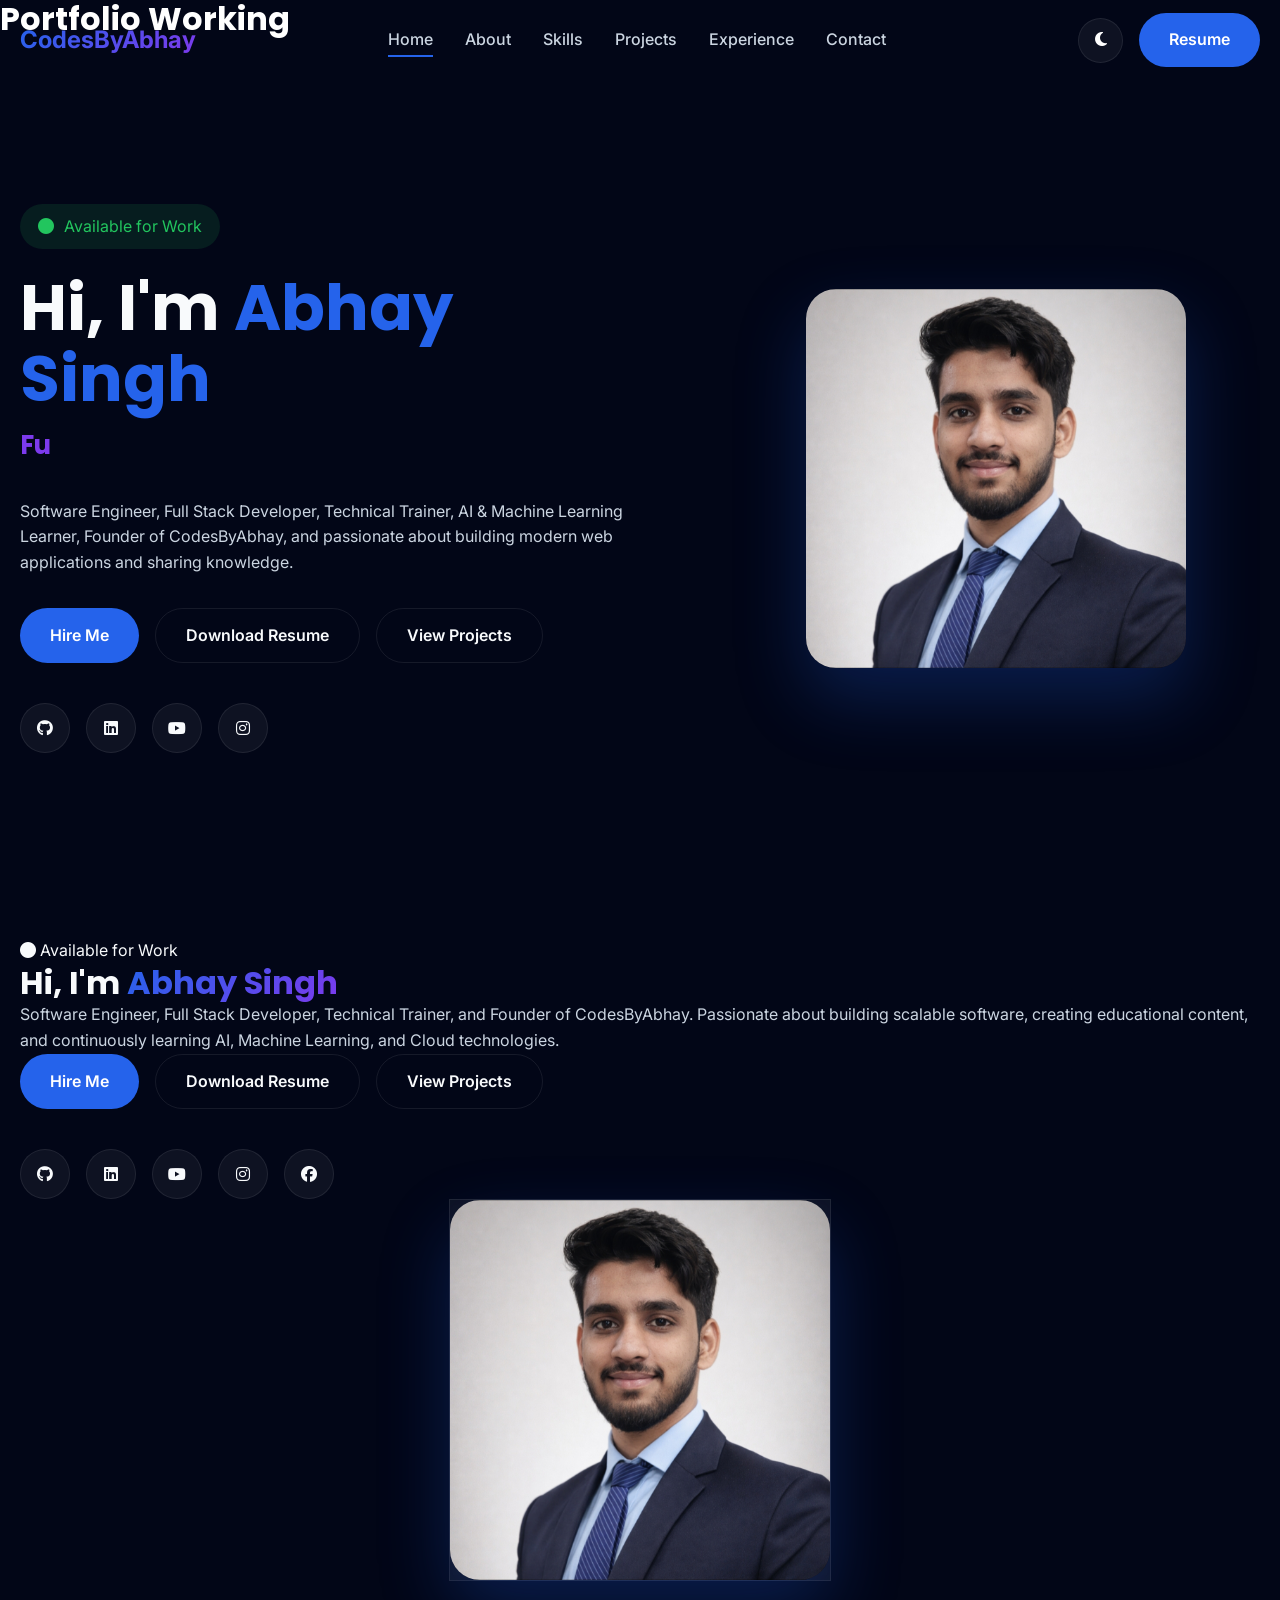
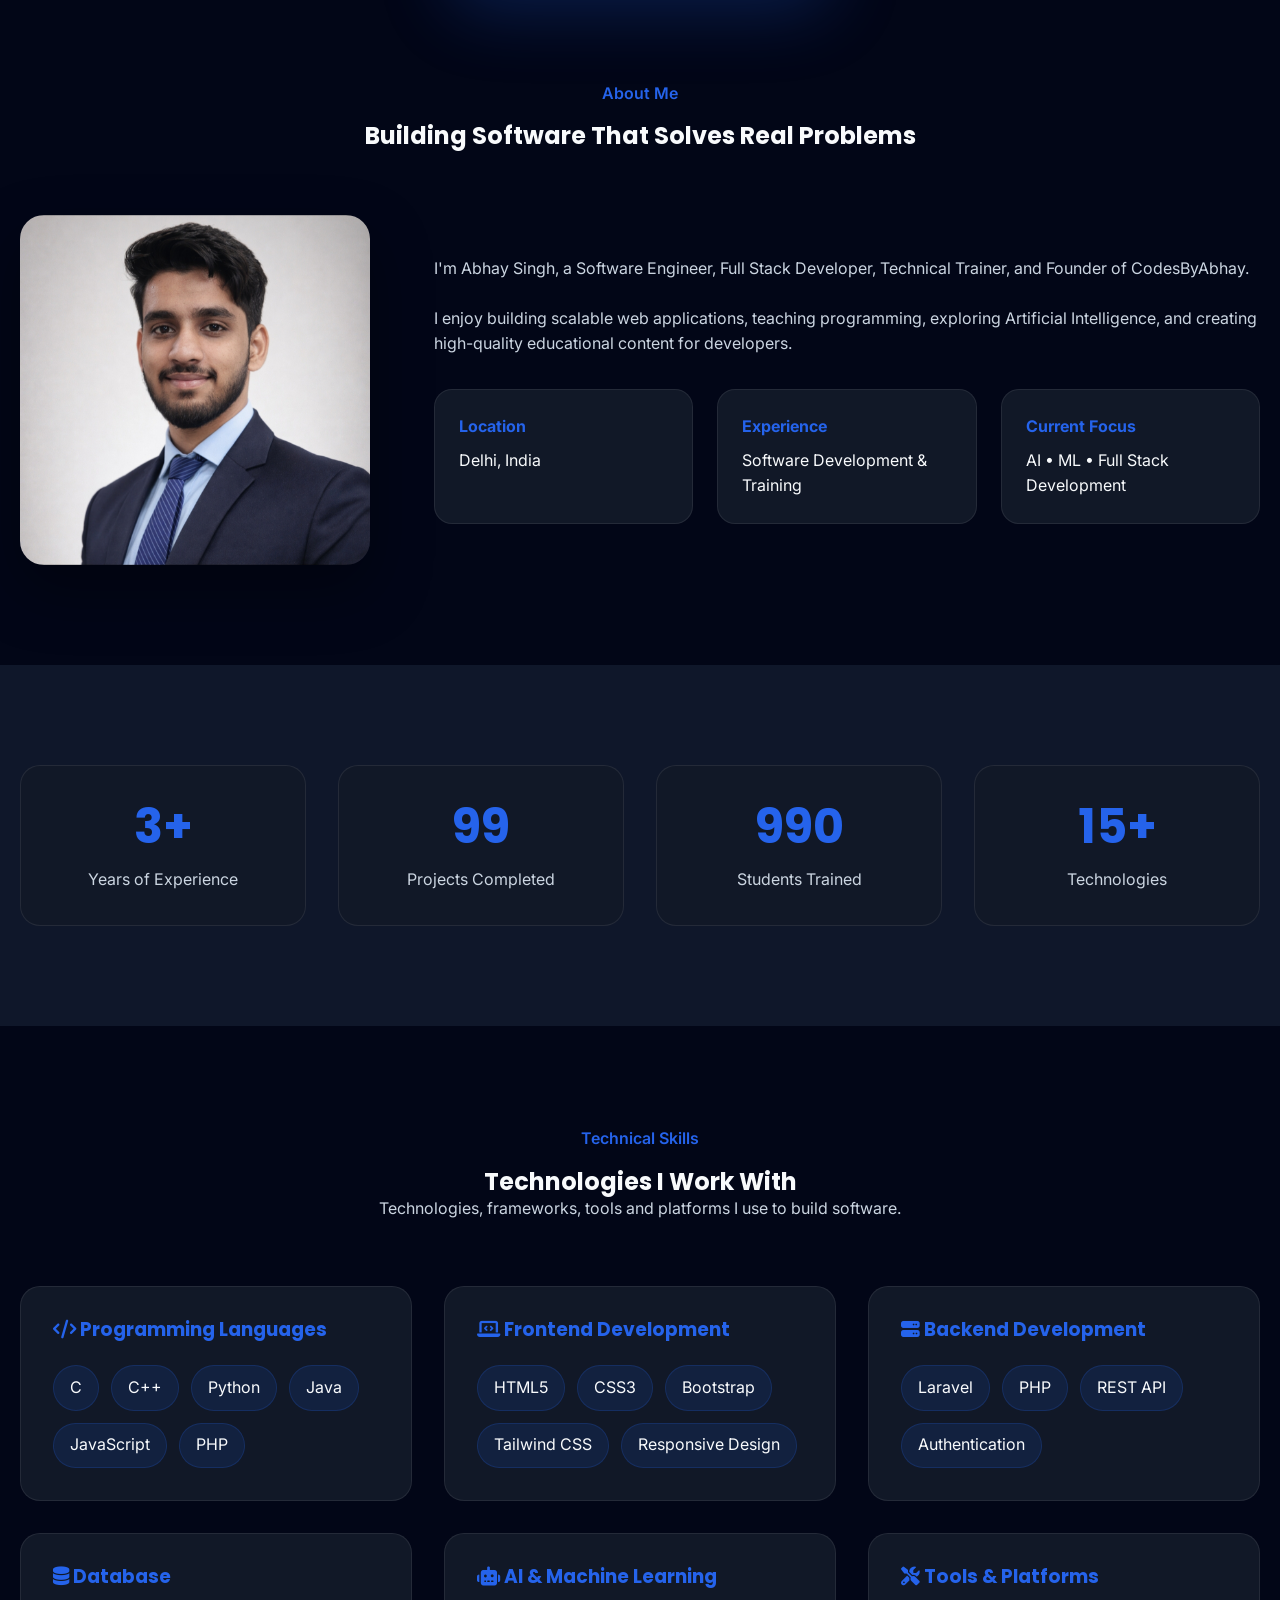
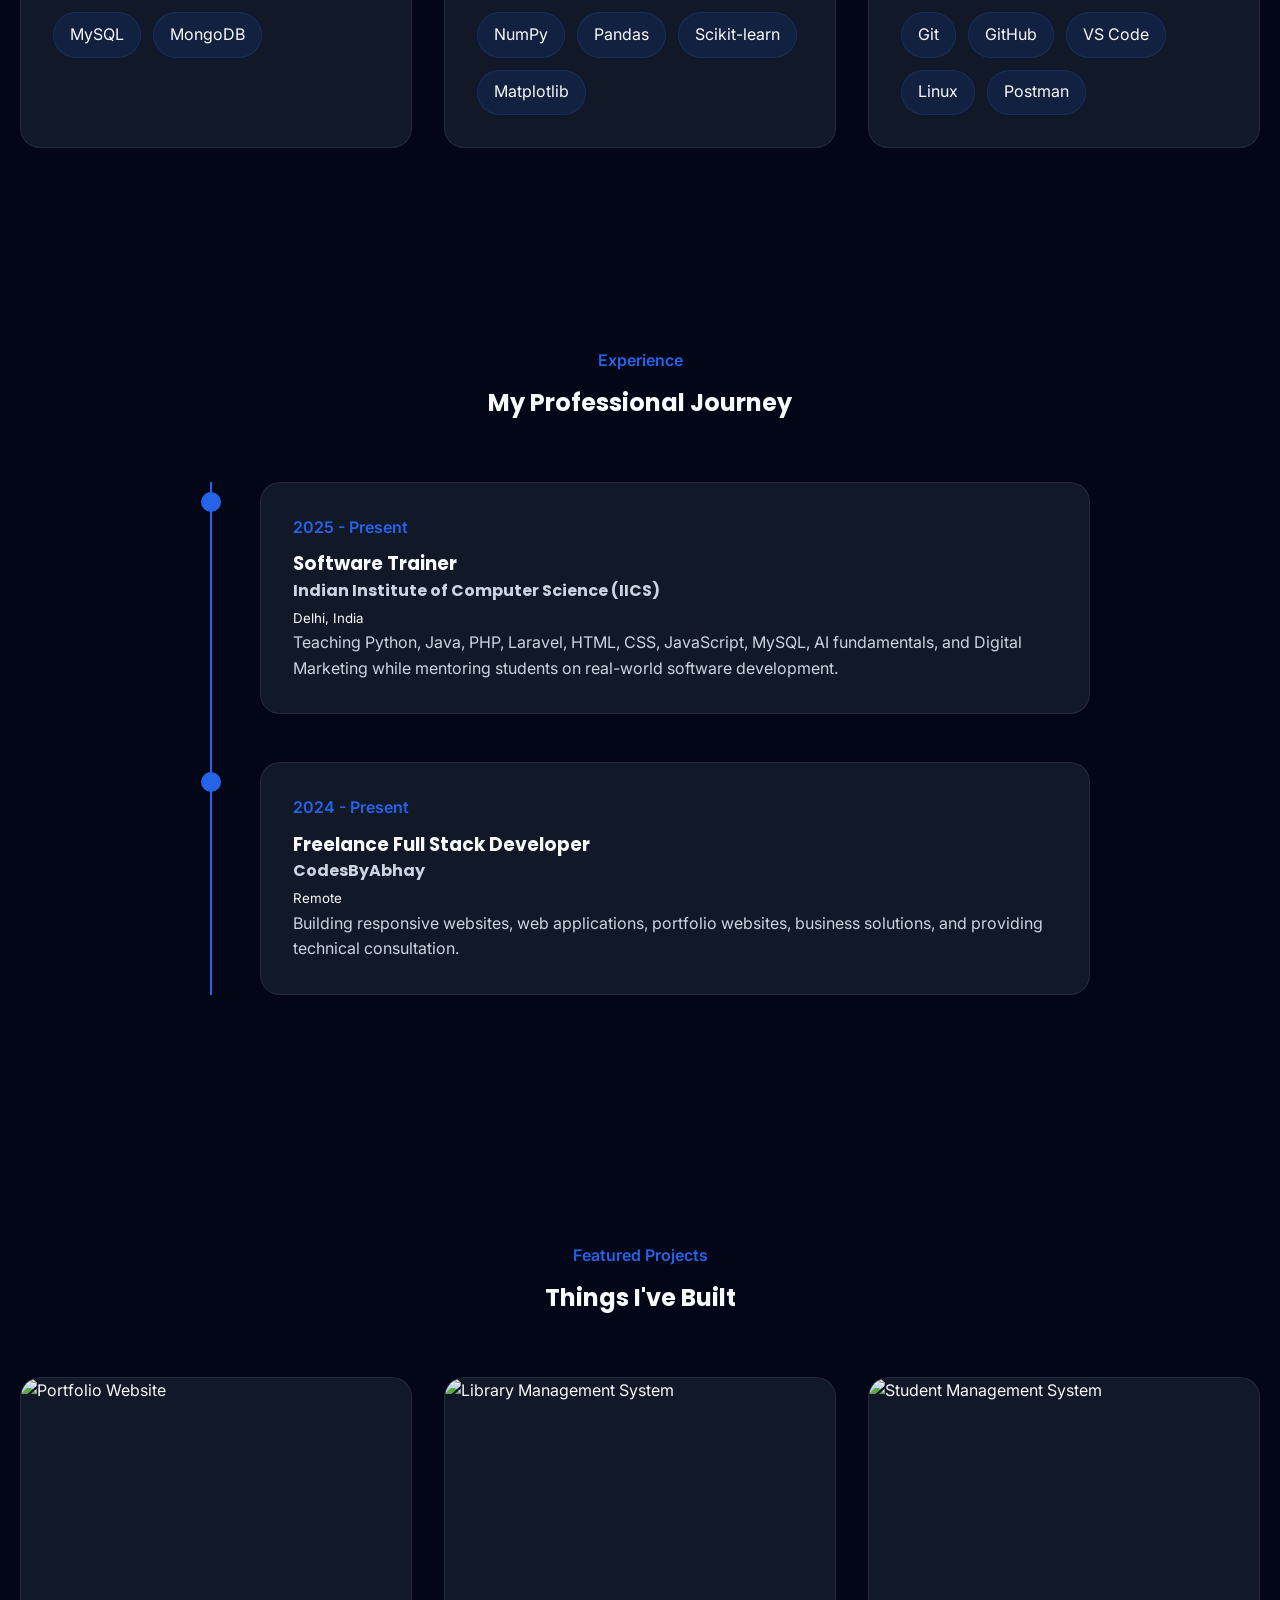
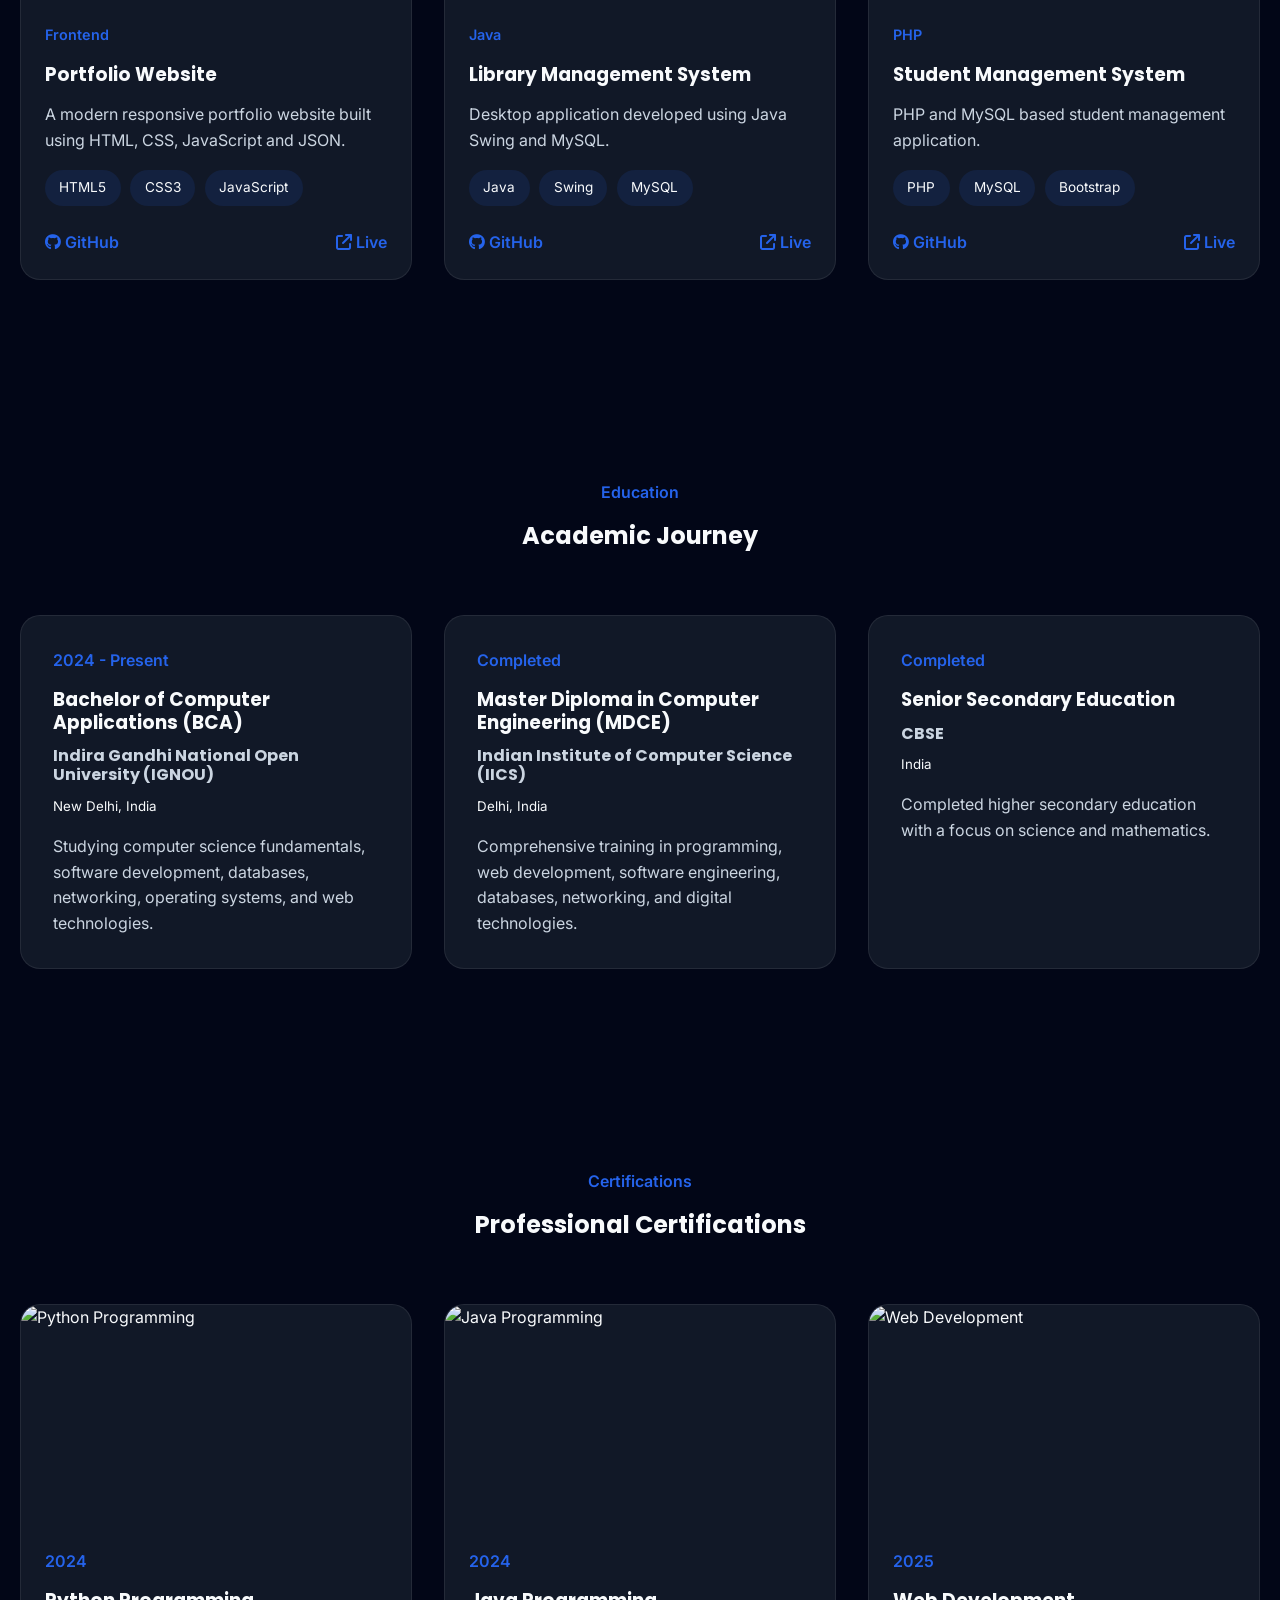
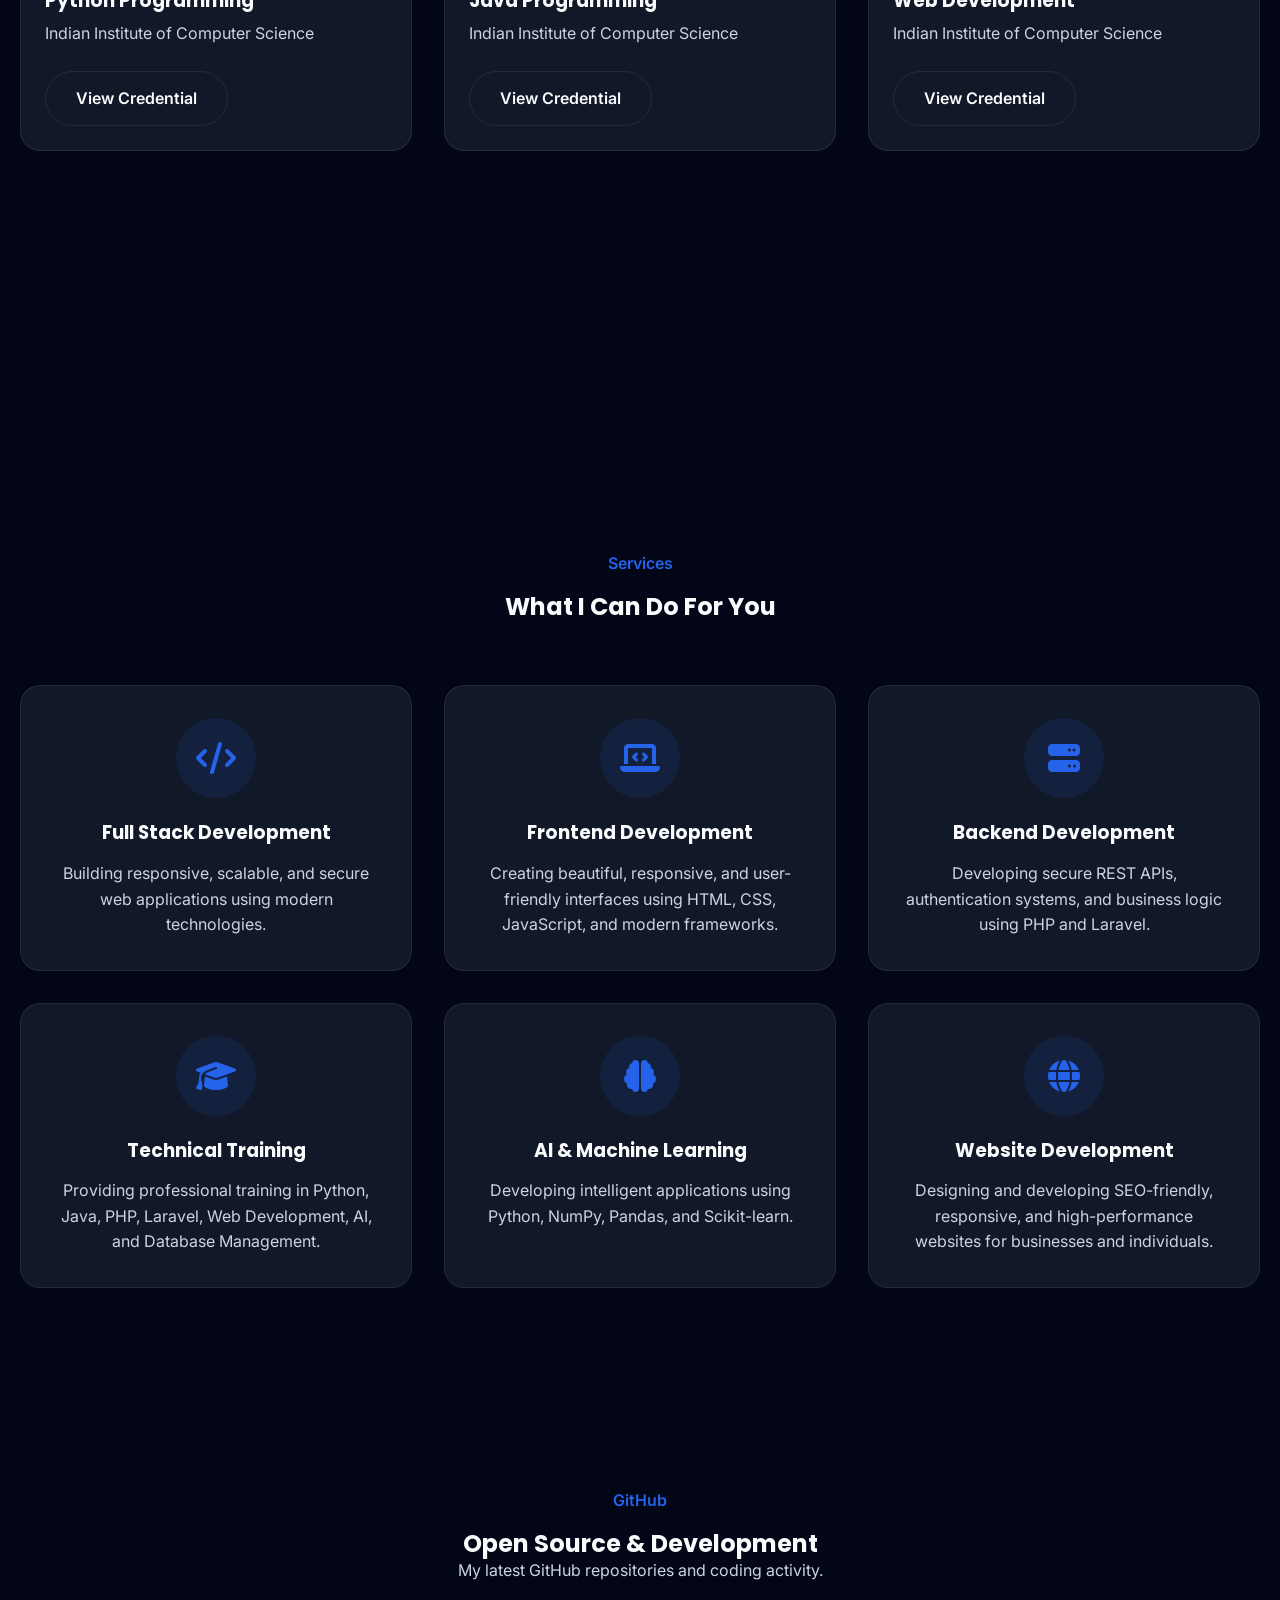
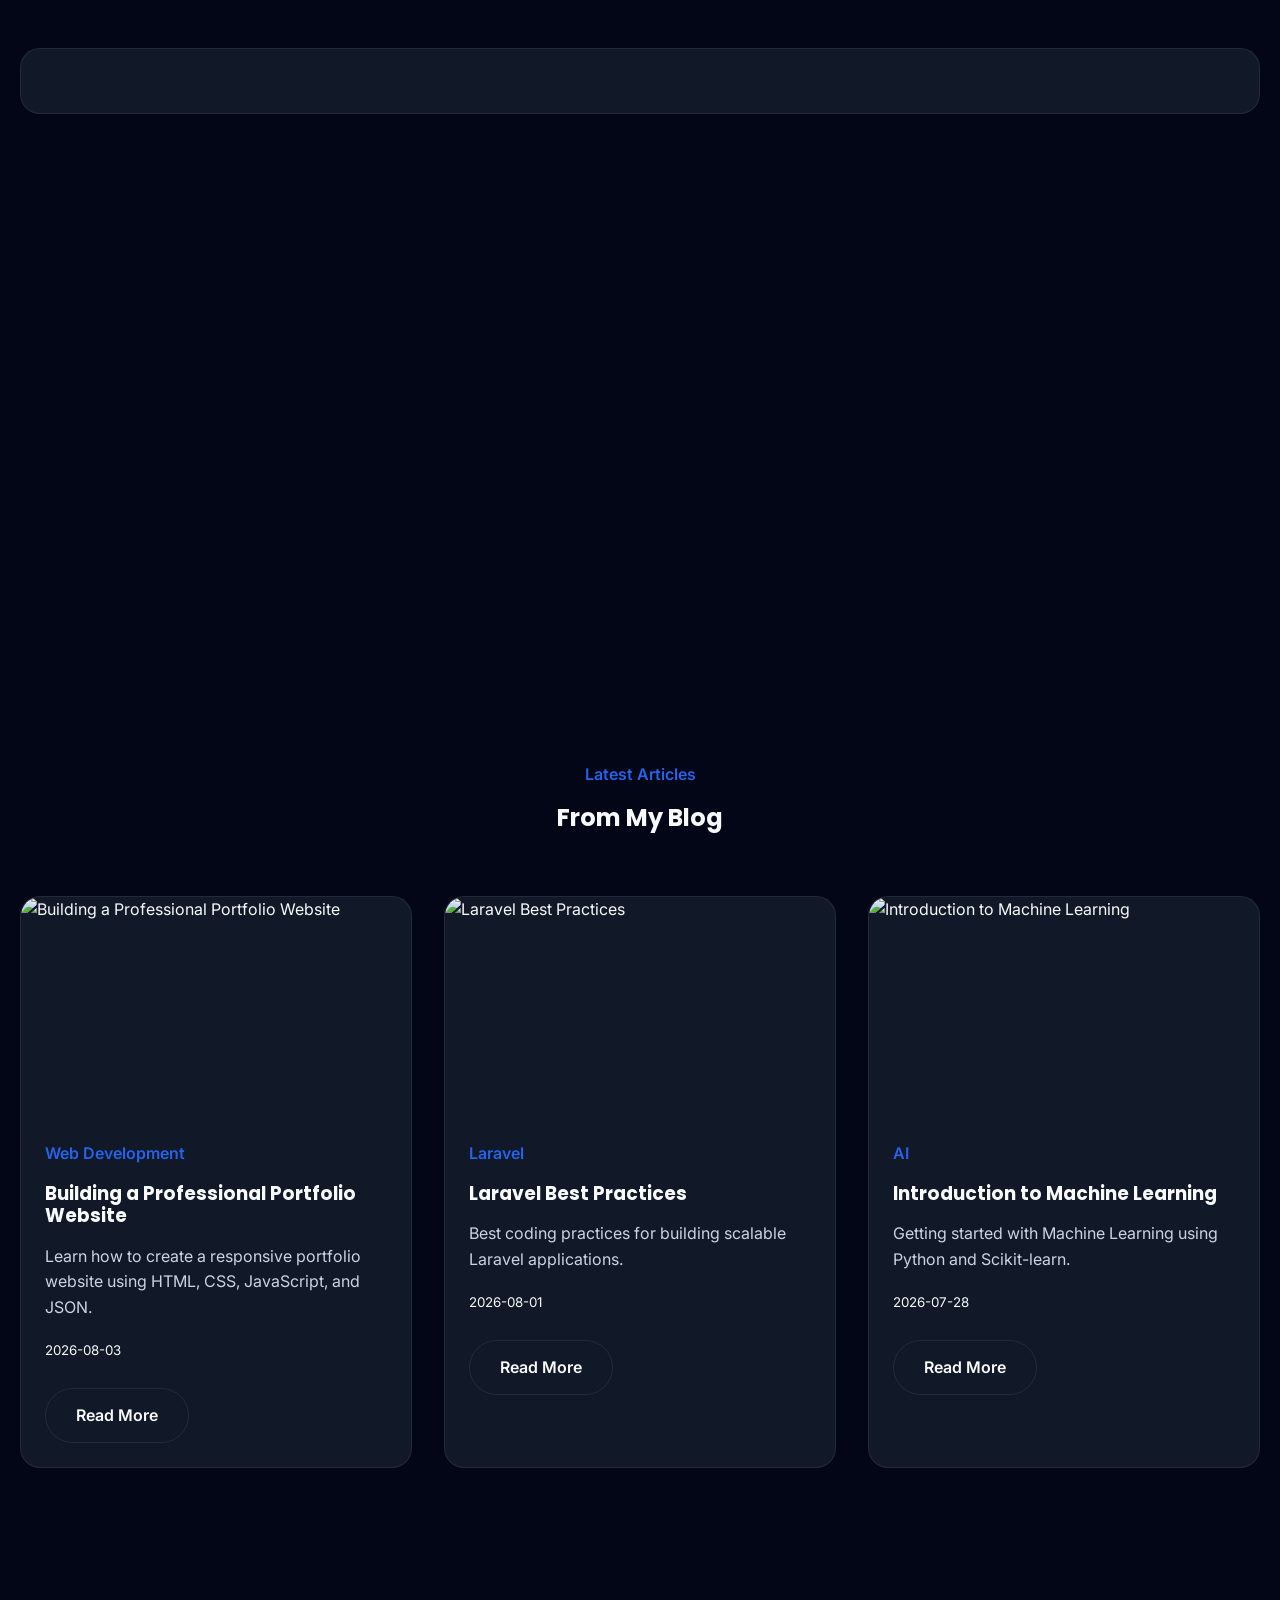
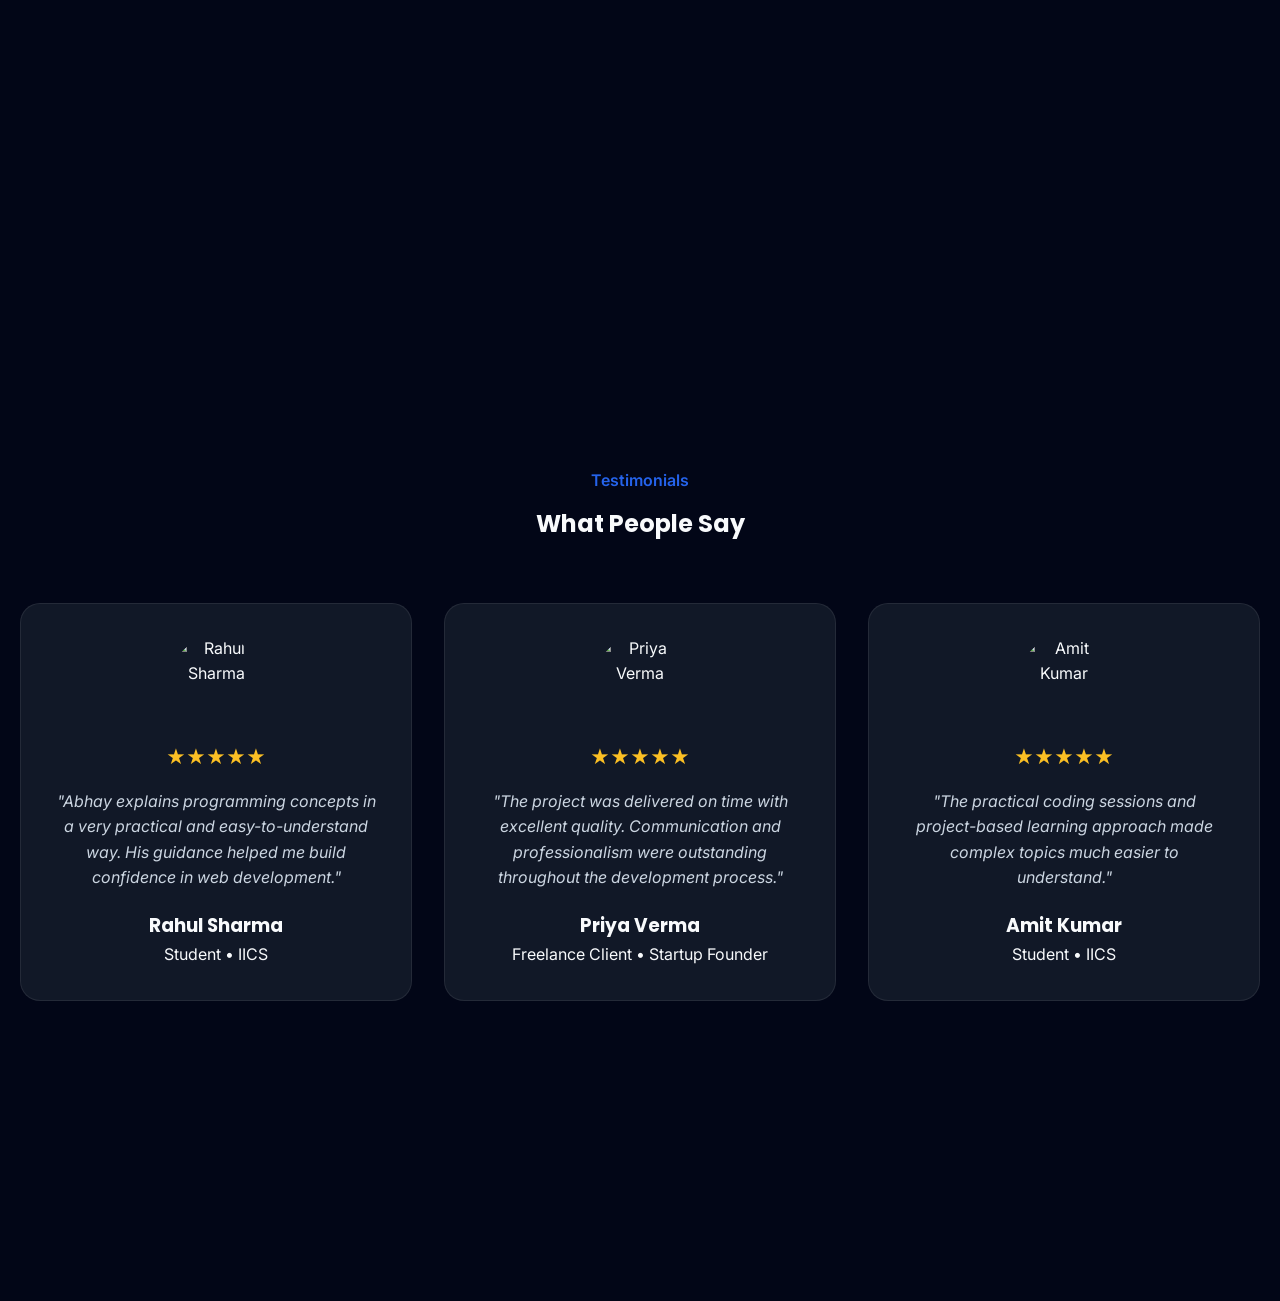
==== index.html @ 88ec28f9 "Add dynamic testimonials section" ====
<!DOCTYPE html>
<html lang="en">
  <head>
    <!-- Basic Meta -->
    <meta charset="UTF-8" />
    <meta http-equiv="X-UA-Compatible" content="IE=edge" />
    <meta name="viewport" content="width=device-width, initial-scale=1.0" />

    <!-- Primary SEO -->
    <title>Abhay Singh | Software Engineer | Full Stack Developer</title>

    <meta
      name="title"
      content="Abhay Singh | Software Engineer | Full Stack Developer"
    />
    <meta
      name="description"
      content="Official portfolio of Abhay Singh - Software Engineer, Full Stack Developer, Python Developer, Laravel Developer, AI & Machine Learning Learner, Technical Trainer and Founder of CodesByAbhay."
    />

    <meta
      name="keywords"
      content="Abhay Singh, Software Engineer, Full Stack Developer, Python Developer, Laravel Developer, PHP Developer, Java Developer, Web Developer, CodesByAbhay"
    />

    <meta name="author" content="Abhay Singh" />
    <meta name="robots" content="index, follow" />

    <!-- Theme -->
    <meta name="theme-color" content="#020617" />

    <!-- Open Graph -->
    <meta property="og:type" content="website" />
    <meta property="og:title" content="Abhay Singh | Portfolio" />
    <meta
      property="og:description"
      content="Professional Portfolio of Abhay Singh - Software Engineer & Full Stack Developer."
    />
    <meta property="og:image" content="assets/images/og/og-image.png" />
    <meta
      property="og:url"
      content="https://codesbyabhay.github.io/portfolio/"
    />

    <!-- Twitter -->
    <meta name="twitter:card" content="summary_large_image" />

    <!-- Favicon -->
    <link rel="icon" href="favicon.ico" />

    <!-- Manifest -->
    <link rel="manifest" href="manifest.json" />

    <!-- Google Fonts -->
    <link rel="preconnect" href="https://fonts.googleapis.com" />

    <link rel="preconnect" href="https://fonts.gstatic.com" crossorigin />

    <link
      href="https://fonts.googleapis.com/css2?family=Inter:wght@100..900&family=Manrope:wght@200..800&family=Poppins:wght@100..900&display=swap"
      rel="stylesheet"
    />

    <!-- Font Awesome -->
    <link
      rel="stylesheet"
      href="https://cdnjs.cloudflare.com/ajax/libs/font-awesome/6.7.2/css/all.min.css"
    />

    <!-- CSS -->
    <link rel="stylesheet" href="assets/css/variables.css">
    <link rel="stylesheet" href="assets/css/utilities.css">
    <link rel="stylesheet" href="assets/css/style.css">
    <link rel="stylesheet" href="assets/css/navbar.css">
    <link rel="stylesheet" href="assets/css/hero.css">
    <link rel="stylesheet" href="assets/css/about.css">
    <link rel="stylesheet" href="assets/css/skills.css">
    <link rel="stylesheet" href="assets/css/projects.css">
    <link rel="stylesheet" href="assets/css/footer.css">
    <link rel="stylesheet" href="assets/css/animations.css">
    <link rel="stylesheet" href="assets/css/responsive.css">
    <link rel="stylesheet" href="assets/css/statistics.css">
    <link rel="stylesheet" href="assets/css/experience.css">
    <link rel="stylesheet" href="assets/css/education.css">
    <link rel="stylesheet" href="assets/css/certifications.css">
    <link rel="stylesheet" href="assets/css/services.css">
    <link rel="stylesheet" href="assets/css/github.css">
    <link rel="stylesheet" href="assets/css/blog.css">
    <link rel="stylesheet" href="assets/css/testimonials.css">
    
    
  </head>

  <body>
    <main>
    <h1 style="color:white;">
        Portfolio Working
    </h1>
</main>
    <!-- ========================= -->
    <!-- Preloader -->
    <!-- ========================= -->

    <div id="preloader"></div>

<!-- ========================= HEADER ========================= -->

<header class="header" id="header">

    <div class="container">

        <nav class="navbar">

            <!-- Logo -->

            <a href="#" class="logo">

                <span class="logo-text">CodesByAbhay</span>

            </a>

            <!-- Navigation -->

            <ul class="nav-menu" id="navMenu">

                <li><a href="#hero" class="nav-link active">Home</a></li>

                <li><a href="#about" class="nav-link">About</a></li>

                <li><a href="#skills" class="nav-link">Skills</a></li>

                <li><a href="#projects" class="nav-link">Projects</a></li>

                <li><a href="#experience" class="nav-link">Experience</a></li>

                <li><a href="#contact" class="nav-link">Contact</a></li>

            </ul>

            <!-- Right Side -->

            <div class="nav-right">

                <button class="theme-btn" id="themeBtn">

                    <i class="fa-solid fa-moon"></i>

                </button>

                <a href="assets/resume/Abhay-Singh-Resume.pdf"
                   class="btn btn-primary"
                   download>

                    Resume

                </a>

                <button class="menu-btn" id="menuBtn">

                    <i class="fa-solid fa-bars"></i>

                </button>

            </div>

        </nav>

    </div>

</header>

    <!-- ========================= -->
    <!-- Main -->
    <!-- ========================= -->

    <main>
      <section class="hero" id="hero">

    <div class="container hero-container">

        <div>

            <div class="hero-subtitle">

                <i class="fa-solid fa-circle"></i>

                Available for Work

            </div>

            <h1 class="hero-title">

                Hi, I'm

                <span>Abhay Singh</span>

            </h1>

            <h2 class="hero-role">

                <span id="typing"></span>

            </h2>

            <p class="hero-description">

                Software Engineer, Full Stack Developer,
                Technical Trainer, AI & Machine Learning Learner,
                Founder of CodesByAbhay, and passionate about
                building modern web applications and sharing knowledge.

            </p>

            <div class="hero-buttons">

                <a href="#contact" class="btn btn-primary">

                    Hire Me

                </a>

                <a href="assets/resume/Abhay-Singh-Resume.pdf"

                   class="btn btn-outline"

                   download>

                    Download Resume

                </a>

                <a href="#projects"

                   class="btn btn-outline">

                    View Projects

                </a>

            </div>

            <div class="hero-social">

                <a href="#"><i class="fab fa-github"></i></a>

                <a href="#"><i class="fab fa-linkedin"></i></a>

                <a href="#"><i class="fab fa-youtube"></i></a>

                <a href="#"><i class="fab fa-instagram"></i></a>

            </div>

        </div>

        <div class="hero-image">

            <img
                src="assets/images/profile/profile.jpg"
                alt="Abhay Singh">

        </div>

    </div>

</section>

    <div class="container">

        <div class="hero-content">

            <!-- Left -->

            <div class="hero-text">

                <span class="badge">
                    <i class="fa-solid fa-circle"></i>
                    Available for Work
                </span>

                <h1>
                    Hi, I'm
                    <span class="gradient-text">
                        Abhay Singh
                    </span>
                </h1>

                <h2>
                    <span id="typing"></span>
                </h2>

                <p>
                    Software Engineer, Full Stack Developer, Technical Trainer,
                    and Founder of CodesByAbhay. Passionate about building
                    scalable software, creating educational content, and
                    continuously learning AI, Machine Learning, and Cloud
                    technologies.
                </p>

                <div class="hero-buttons">

                    <a href="#contact" class="btn btn-primary">
                        Hire Me
                    </a>

                    <a href="assets/resume/Abhay-Singh-Resume.pdf"
                       class="btn btn-outline"
                       download>
                        Download Resume
                    </a>

                    <a href="#projects" class="btn btn-outline">
                        View Projects
                    </a>

                </div>

                <div class="hero-social">

                    <a href="#"><i class="fab fa-github"></i></a>
                    <a href="#"><i class="fab fa-linkedin"></i></a>
                    <a href="#"><i class="fab fa-youtube"></i></a>
                    <a href="#"><i class="fab fa-instagram"></i></a>
                    <a href="#"><i class="fab fa-facebook"></i></a>

                </div>

            </div>

            <!-- Right -->

            <div class="hero-image">

                <div class="profile-card glass">

                    <img
                        src="assets/images/profile/profile.jpg"
                        alt="Abhay Singh">

                </div>

            </div>

        </div>

    </div>

</section>

      <section class="about section" id="about">

    <div class="container">

        <div class="section-header">

            <span class="section-subtitle">
                About Me
            </span>

            <h2 class="section-title">
                Building Software That Solves Real Problems
            </h2>

        </div>

        <div class="about-content">

            <div class="about-image">

                <img
                    src="assets/images/profile/profile.jpg"
                    alt="Abhay Singh">

            </div>

            <div class="about-text">

                <p>
                    I'm Abhay Singh, a Software Engineer,
                    Full Stack Developer, Technical Trainer,
                    and Founder of CodesByAbhay.
                </p>

                <p>
                    I enjoy building scalable web applications,
                    teaching programming, exploring Artificial
                    Intelligence, and creating high-quality
                    educational content for developers.
                </p>

                <div class="about-info">

                    <div>

                        <strong>Location</strong>

                        <span>Delhi, India</span>

                    </div>

                    <div>

                        <strong>Experience</strong>

                        <span>Software Development & Training</span>

                    </div>

                    <div>

                        <strong>Current Focus</strong>

                        <span>AI • ML • Full Stack Development</span>

                    </div>

                </div>

            </div>

        </div>

    </div>

</section>

      <section class="statistics section" id="statistics">

    <div class="container">

        <div class="stats-grid">

            <div class="stat-card">

                <h2 class="counter" data-target="3">0</h2>

                <p>Years of Experience</p>

            </div>

            <div class="stat-card">

                <h2 class="counter" data-target="100">0</h2>

                <p>Projects Completed</p>

            </div>

            <div class="stat-card">

                <h2 class="counter" data-target="1000">0</h2>

                <p>Students Trained</p>

            </div>

            <div class="stat-card">

                <h2 class="counter" data-target="15">0</h2>

                <p>Technologies</p>

            </div>

        </div>

    </div>

</section>

      <section class="skills section" id="skills">

    <div class="container">

        <div class="section-header">

            <span class="section-subtitle">
                Technical Skills
            </span>

            <h2 class="section-title">
                Technologies I Work With
            </h2>

            <p>
                Technologies, frameworks, tools and platforms
                I use to build software.
            </p>

        </div>

        <div
            class="skills-grid"
            id="skillsContainer">

        </div>

    </div>

</section>

      <section class="experience section" id="experience">

    <div class="container">

        <div class="section-header">

            <span class="section-subtitle">

                Experience

            </span>

            <h2 class="section-title">

                My Professional Journey

            </h2>

        </div>

        <div
            class="timeline"
            id="experienceContainer">

        </div>

    </div>

</section>

      <section class="projects section" id="projects">

    <div class="container">

        <div class="section-header">

            <span class="section-subtitle">

                Featured Projects

            </span>

            <h2 class="section-title">

                Things I've Built

            </h2>

        </div>

        <div
            class="projects-grid"
            id="projectsContainer">

        </div>

    </div>

</section>

      <section class="education section" id="education">

    <div class="container">

        <div class="section-header">

            <span class="section-subtitle">

                Education

            </span>

            <h2 class="section-title">

                Academic Journey

            </h2>

        </div>

        <div
            class="education-grid"
            id="educationContainer">

        </div>

    </div>

</section>

      <section class="certifications section" id="certifications">

    <div class="container">

        <div class="section-header">

            <span class="section-subtitle">
                Certifications
            </span>

            <h2 class="section-title">
                Professional Certifications
            </h2>

        </div>

        <div
            class="certificates-grid"
            id="certificatesContainer">

        </div>

    </div>

</section>

      <section id="achievements"></section>

      <section class="services section" id="services">

    <div class="container">

        <div class="section-header">

            <span class="section-subtitle">

                Services

            </span>

            <h2 class="section-title">

                What I Can Do For You

            </h2>

        </div>

        <div
            class="services-grid"
            id="servicesContainer">

        </div>

    </div>

</section>

      <section class="github section" id="github">

    <div class="container">

        <div class="section-header">

            <span class="section-subtitle">
                GitHub
            </span>

            <h2 class="section-title">
                Open Source & Development
            </h2>

            <p>
                My latest GitHub repositories and coding activity.
            </p>

        </div>

        <div class="github-profile" id="githubProfile"></div>

        <div class="github-grid" id="githubRepositories"></div>

    </div>

</section>

      <section id="learning"></section>

      <section id="brands"></section>

      <section class="blog section" id="blog">

    <div class="container">

        <div class="section-header">

            <span class="section-subtitle">

                Latest Articles

            </span>

            <h2 class="section-title">

                From My Blog

            </h2>

        </div>

        <div
            class="blog-grid"
            id="blogContainer">

        </div>

    </div>

</section>

      <section id="youtube"></section>

      <section id="resume"></section>

      <section class="testimonials section" id="testimonials">

    <div class="container">

        <div class="section-header">

            <span class="section-subtitle">
                Testimonials
            </span>

            <h2 class="section-title">
                What People Say
            </h2>

        </div>

        <div
            class="testimonials-grid"
            id="testimonialsContainer">

        </div>

    </div>

</section>

      <section id="contact"></section>
    </main>

    <!-- ========================= -->
    <!-- Footer -->
    <!-- ========================= -->

    <footer id="footer"></footer>

    <!-- Back To Top -->

    <button id="backToTop"></button>

    <!-- JavaScript -->

    <script src="assets/js/utils.js"></script>
    <script src="assets/js/theme.js"></script>
    <script src="assets/js/navbar.js"></script>
    <script src="assets/js/typing.js"></script>
    <script src="assets/js/counters.js"></script>
    <script src="assets/js/particles.js"></script>
    <script src="assets/js/projects.js"></script>
    <script src="assets/js/github.js"></script>
    <script src="assets/js/contact.js"></script>
    <script src="assets/js/scroll.js"></script>
    <script src="assets/js/script.js"></script>
    <script src="assets/js/skills.js"></script>
    <script src="assets/js/experience.js"></script>
    <script src="assets/js/education.js"></script>
    <script src="assets/js/certificates.js"></script>
    <script src="assets/js/services.js"></script>
    <script src="assets/js/blog.js"></script>
    <script src="assets/js/testimonials.js"></script>
  </body>
</html>
---- assets/css/variables.css ----
/* ==========================================================
   VARIABLES.CSS
   Design System
========================================================== */

:root {

    /* ===========================
       COLORS
    =========================== */

    --primary: #2563eb;
    --primary-dark: #1d4ed8;
    --secondary: #7c3aed;
    --accent: #06b6d4;

    --success: #22c55e;
    --warning: #f59e0b;
    --danger: #ef4444;

    --bg: #020617;
    --bg-secondary: #0f172a;
    --bg-card: #111827;

    --text: #f8fafc;
    --text-light: #cbd5e1;
    --text-muted: #94a3b8;

    --border: rgba(255,255,255,.08);

    /* ===========================
       FONTS
    =========================== */

    --font-primary: "Inter", sans-serif;
    --font-heading: "Poppins", sans-serif;

    /* ===========================
       FONT SIZE
    =========================== */

    --fs-xs: .75rem;
    --fs-sm: .875rem;
    --fs-md: 1rem;
    --fs-lg: 1.25rem;
    --fs-xl: 1.75rem;
    --fs-2xl: 2.5rem;
    --fs-3xl: 4rem;

    /* ===========================
       FONT WEIGHT
    =========================== */

    --fw-normal:400;
    --fw-medium:500;
    --fw-semibold:600;
    --fw-bold:700;

    /* ===========================
       SPACING
    =========================== */

    --space-1:.5rem;
    --space-2:1rem;
    --space-3:1.5rem;
    --space-4:2rem;
    --space-5:3rem;
    --space-6:4rem;
    --space-7:5rem;

    /* ===========================
       RADIUS
    =========================== */

    --radius-sm:10px;
    --radius-md:18px;
    --radius-lg:28px;
    --radius-full:999px;

    /* ===========================
       SHADOW
    =========================== */

    --shadow-sm:0 5px 15px rgba(0,0,0,.15);
    --shadow-md:0 15px 35px rgba(0,0,0,.25);
    --shadow-lg:0 25px 60px rgba(0,0,0,.35);

    /* ===========================
       GLASS
    =========================== */

    --glass-bg:rgba(255,255,255,.05);
    --glass-border:rgba(255,255,255,.08);

    /* ===========================
       CONTAINER
    =========================== */

    --container:1320px;

    /* ===========================
       NAVBAR
    =========================== */

    --navbar-height:80px;

    /* ===========================
       TRANSITION
    =========================== */

    --transition:.35s ease;

}
---- assets/css/utilities.css ----
/* ==========================================================
   UTILITIES.CSS
   Reusable Utility Classes
========================================================== */

/* =========================
   CONTAINER
========================= */

.container{
    width:min(var(--container),calc(100% - 40px));
    margin-inline:auto;
}

/* =========================
   DISPLAY
========================= */

.flex{
    display:flex;
}

.grid{
    display:grid;
}

.block{
    display:block;
}

.inline-flex{
    display:inline-flex;
}

/* =========================
   FLEX ALIGNMENT
========================= */

.items-center{
    align-items:center;
}

.items-start{
    align-items:flex-start;
}

.items-end{
    align-items:flex-end;
}

.justify-center{
    justify-content:center;
}

.justify-between{
    justify-content:space-between;
}

.justify-around{
    justify-content:space-around;
}

.flex-column{
    flex-direction:column;
}

/* =========================
   GAP
========================= */

.gap-1{gap:.5rem;}
.gap-2{gap:1rem;}
.gap-3{gap:1.5rem;}
.gap-4{gap:2rem;}
.gap-5{gap:3rem;}

/* =========================
   TEXT
========================= */

.text-center{
    text-align:center;
}

.text-left{
    text-align:left;
}

.text-right{
    text-align:right;
}

/* =========================
   WIDTH
========================= */

.w-100{
    width:100%;
}

.h-100{
    height:100%;
}

/* =========================
   BUTTONS
========================= */

.btn{

    display:inline-flex;

    align-items:center;

    justify-content:center;

    gap:.7rem;

    padding:14px 30px;

    border-radius:var(--radius-full);

    font-size:var(--fs-md);

    font-weight:var(--fw-semibold);

    text-decoration:none;

    cursor:pointer;

    transition:var(--transition);

}

.btn-primary{

    background:var(--primary);

    color:#fff;

}

.btn-primary:hover{

    background:var(--primary-dark);

    transform:translateY(-3px);

}

.btn-outline{

    border:1px solid var(--border);

    color:var(--text);

    background:transparent;

}

.btn-outline:hover{

    background:var(--primary);

    color:#fff;

}

/* =========================
   CARD
========================= */

.card{

    background:var(--bg-card);

    border:1px solid var(--border);

    border-radius:var(--radius-lg);

    padding:2rem;

    transition:var(--transition);

}

.card:hover{

    transform:translateY(-8px);

    box-shadow:var(--shadow-lg);

}

/* =========================
   GLASS
========================= */

.glass{

    background:var(--glass-bg);

    backdrop-filter:blur(20px);

    border:1px solid var(--glass-border);

}

/* =========================
   IMAGE
========================= */

.img-fluid{

    width:100%;

    height:auto;

    display:block;

}

/* =========================
   MARGIN TOP
========================= */

.mt-1{margin-top:.5rem;}
.mt-2{margin-top:1rem;}
.mt-3{margin-top:1.5rem;}
.mt-4{margin-top:2rem;}
.mt-5{margin-top:3rem;}

/* =========================
   MARGIN BOTTOM
========================= */

.mb-1{margin-bottom:.5rem;}
.mb-2{margin-bottom:1rem;}
.mb-3{margin-bottom:1.5rem;}
.mb-4{margin-bottom:2rem;}
.mb-5{margin-bottom:3rem;}

/* =========================
   PADDING
========================= */

.p-1{padding:.5rem;}
.p-2{padding:1rem;}
.p-3{padding:1.5rem;}
.p-4{padding:2rem;}
.p-5{padding:3rem;}

/* =========================
   SECTION
========================= */

.section{

    padding:100px 0;

}

/* =========================
   GRADIENT TEXT
========================= */

.gradient-text{

    background:linear-gradient(
        135deg,
        var(--primary),
        var(--secondary)
    );

    -webkit-background-clip:text;

    -webkit-text-fill-color:transparent;

    background-clip:text;

}

/* =========================
   HIDDEN
========================= */

.hidden{

    display:none!important;

}
---- assets/css/style.css ----
/* ==========================================================
   GLOBAL RESET
========================================================== */

*,
*::before,
*::after {
    margin: 0;
    padding: 0;
    box-sizing: border-box;
}

/* ==========================================================
   HTML
========================================================== */

html {
    scroll-behavior: smooth;
}

/* ==========================================================
   BODY
========================================================== */

body {
    font-family: var(--font-primary);
    background-color: var(--bg);
    color: var(--text);
    line-height: 1.6;
    overflow-x: hidden;
}

/* ==========================================================
   HEADINGS
========================================================== */

h1,
h2,
h3,
h4,
h5,
h6 {
    font-family: var(--font-heading);
    color: var(--text);
    font-weight: var(--fw-bold);
    line-height: 1.2;
}

p {
    color: var(--text-light);
}

/* ==========================================================
   LINKS
========================================================== */

a {
    text-decoration: none;
    color: inherit;
}

/* ==========================================================
   LIST
========================================================== */

ul {
    list-style: none;
}

/* ==========================================================
   IMAGE
========================================================== */

img {
    display: block;
    max-width: 100%;
}

/* ==========================================================
   BUTTON
========================================================== */

button {
    font: inherit;
    border: none;
    background: none;
    cursor: pointer;
}

/* ==========================================================
   SECTION
========================================================== */

section {
    padding: 100px 0;
}

/* ==========================================================
   SELECTION
========================================================== */

::selection {
    background: var(--primary);
    color: white;
}

/* ==========================================================
   SCROLLBAR
========================================================== */

::-webkit-scrollbar {
    width: 10px;
}

::-webkit-scrollbar-track {
    background: var(--bg);
}

::-webkit-scrollbar-thumb {
    background: var(--primary);
    border-radius: 20px;
}

/* ==========================================================
   PRELOADER
========================================================== */

#preloader {
    display: none;
}

/* ==========================================================
   BACK TO TOP
========================================================== */

#backToTop {
    display: none;
}
---- assets/css/navbar.css ----
/* ==========================================================
   NAVBAR
========================================================== */

.header{

    position:fixed;

    top:0;

    left:0;

    width:100%;

    height:80px;

    display:flex;

    align-items:center;

    z-index:1000;

    transition:.35s ease;

}

.header.scrolled{

    background:rgba(2,6,23,.85);

    backdrop-filter:blur(20px);

    border-bottom:1px solid var(--border);

}

.navbar{

    display:flex;

    justify-content:space-between;

    align-items:center;

    height:100%;

}

/* Logo */

.logo{

    font-size:1.5rem;

    font-weight:700;

}

.logo-text{

    background:linear-gradient(
        135deg,
        var(--primary),
        var(--secondary)
    );

    background-clip:text;
    -webkit-background-clip:text;

    color:transparent;
    -webkit-text-fill-color:transparent;

}

/* Menu */

.nav-menu{

    display:flex;

    align-items:center;

    gap:2rem;

}

.nav-link{

    position:relative;

    color:var(--text-light);

    font-weight:500;

    transition:.3s;

}

.nav-link:hover{

    color:var(--text);

}

.nav-link::after{

    content:"";

    position:absolute;

    left:0;

    bottom:-8px;

    width:0;

    height:2px;

    background:var(--primary);

    transition:.3s;

}

.nav-link:hover::after,

.nav-link.active::after{

    width:100%;

}

/* Right */

.nav-right{

    display:flex;

    align-items:center;

    gap:1rem;

}

.theme-btn{

    width:45px;

    height:45px;

    border-radius:50%;

    background:var(--glass-bg);

    color:white;

    border:1px solid var(--border);

    transition:.3s;

}

.theme-btn:hover{

    background:var(--primary);

}

.menu-btn{

    display:none;

    font-size:1.5rem;

    color:white;

}
---- assets/css/hero.css ----
/* ==========================================================
   HERO
========================================================== */

.hero{

    min-height:100vh;

    display:flex;

    align-items:center;

    padding-top:80px;

}

.hero-container{

    display:grid;

    grid-template-columns:1.2fr 1fr;

    align-items:center;

    gap:5rem;

}

/* Left */

.hero-subtitle{

    display:inline-flex;

    align-items:center;

    gap:.6rem;

    padding:10px 18px;

    border-radius:50px;

    background:rgba(34,197,94,.12);

    color:#22c55e;

    margin-bottom:1.5rem;

}

.hero-title{

    font-size:4rem;

    line-height:1.1;

    margin-bottom:1rem;

}

.hero-title span{

    color:var(--primary);

}

.hero-role{

    font-size:1.6rem;

    color:var(--secondary);

    min-height:45px;

    margin-bottom:1.5rem;

}

.hero-description{

    max-width:650px;

    margin-bottom:2rem;

}

/* Buttons */

.hero-buttons{

    display:flex;

    gap:1rem;

    flex-wrap:wrap;

}

/* Social */

.hero-social{

    display:flex;

    gap:1rem;

    margin-top:2.5rem;

}

.hero-social a{

    width:50px;

    height:50px;

    display:flex;

    align-items:center;

    justify-content:center;

    border-radius:50%;

    background:var(--glass-bg);

    border:1px solid var(--border);

    transition:.35s;

}

.hero-social a:hover{

    background:var(--primary);

    transform:translateY(-6px);

}

/* Right */

.hero-image{

    display:flex;

    justify-content:center;

}

.hero-image img{

    width:380px;

    border-radius:30px;

    box-shadow:0 30px 70px rgba(37,99,235,.25);

}
---- assets/css/about.css ----
/* ==========================================================
   ABOUT
========================================================== */

.about-content{

    display:grid;

    grid-template-columns:350px 1fr;

    gap:4rem;

    align-items:center;

}

.about-image img{

    border-radius:24px;

    width:100%;

    box-shadow:var(--shadow-lg);

}

.about-text p{

    margin-bottom:1.5rem;

}

.about-info{

    display:grid;

    grid-template-columns:repeat(3,1fr);

    gap:1.5rem;

    margin-top:2rem;

}

.about-info div{

    background:var(--bg-card);

    border:1px solid var(--border);

    padding:1.5rem;

    border-radius:18px;

}

.about-info strong{

    display:block;

    margin-bottom:.5rem;

    color:var(--primary);

}

.section-header{

    text-align:center;

    margin-bottom:4rem;

}

.section-subtitle{

    color:var(--primary);

    font-weight:600;

}

.section-title{

    margin-top:1rem;

}
---- assets/css/skills.css ----
/* ==========================================================
   SKILLS
========================================================== */

.skills-grid{

    display:grid;

    grid-template-columns:repeat(3,1fr);

    gap:2rem;

}

.skill-card{

    background:var(--bg-card);

    border:1px solid var(--border);

    border-radius:20px;

    padding:2rem;

    transition:var(--transition);

}

.skill-card:hover{

    transform:translateY(-8px);

    box-shadow:var(--shadow-lg);

}

.skill-card h3{

    margin-bottom:1.5rem;

    color:var(--primary);

}

.skill-tags{

    display:flex;

    flex-wrap:wrap;

    gap:.75rem;

}

.skill-tags span{

    padding:.55rem 1rem;

    background:rgba(37,99,235,.12);

    border:1px solid rgba(37,99,235,.20);

    border-radius:50px;

    transition:var(--transition);

}

.skill-tags span:hover{

    background:var(--primary);

    color:#fff;

}
---- assets/css/projects.css ----
/* ==========================================================
   PROJECTS
========================================================== */

.projects-grid{

    display:grid;

    grid-template-columns:repeat(3,1fr);

    gap:2rem;

}

.project-card{

    background:var(--bg-card);

    border-radius:20px;

    overflow:hidden;

    border:1px solid var(--border);

    transition:var(--transition);

}

.project-card:hover{

    transform:translateY(-10px);

    box-shadow:var(--shadow-lg);

}

.project-card img{

    width:100%;

    height:220px;

    object-fit:cover;

}

.project-content{

    padding:1.5rem;

}

.project-category{

    color:var(--primary);

    font-size:.9rem;

    font-weight:600;

}

.project-content h3{

    margin:1rem 0;

}

.project-tech{

    display:flex;

    flex-wrap:wrap;

    gap:.6rem;

    margin:1rem 0;

}

.project-tech span{

    background:rgba(37,99,235,.12);

    border-radius:50px;

    padding:.45rem .9rem;

    font-size:.85rem;

}

.project-links{

    display:flex;

    justify-content:space-between;

    margin-top:1.5rem;

}

.project-links a{

    color:var(--primary);

    font-weight:600;

}
---- assets/css/animations.css ----
@keyframes float{

0%,100%{

transform:translateY(0);

}

50%{

transform:translateY(-15px);

}

}
---- assets/css/responsive.css ----
/* ==========================================================
   NAVBAR
========================================================== */

@media(max-width:992px){

.nav-menu{

    position:fixed;

    top:80px;

    left:-100%;

    width:100%;

    background:var(--bg-secondary);

    flex-direction:column;

    padding:2rem;

    transition:.4s;
}

.nav-menu.active{

    left:0;
}

.menu-btn{

    display:block;
}

.btn-primary{

    display:none;
}

}

/* ==========================================================
   HERO
========================================================== */

@media(max-width:992px){

.hero-container{

grid-template-columns:1fr;

text-align:center;

}

.hero-buttons{

justify-content:center;

}

.hero-social{

justify-content:center;

}

.hero-image{

margin-top:3rem;

}

.hero-image img{

width:300px;

}

.hero-title{

font-size:3rem;

}

}

/* ==========================================================
   NAVBAR RESPONSIVE
========================================================== */

@media (max-width:992px){

    .nav-menu{

        position:fixed;

        top:80px;

        left:-100%;

        width:100%;

        background:var(--bg-secondary);

        flex-direction:column;

        padding:2rem;

        transition:.35s;

    }

    .nav-menu.active{

        left:0;

    }

    .menu-btn{

        display:block;

    }

    .nav-right .btn{

        display:none;

    }

}

@media(max-width:992px){

    .about-content{

        grid-template-columns:1fr;

        text-align:center;

    }

    .about-image{

        max-width:320px;

        margin:auto;

    }

    .about-info{

        grid-template-columns:1fr;

    }

}

@media (max-width:992px){

    .stats-grid{

        grid-template-columns:repeat(2,1fr);

    }

}

@media (max-width:576px){

    .stats-grid{

        grid-template-columns:1fr;

    }

}

@media (max-width:992px){

    .skills-grid{

        grid-template-columns:repeat(2,1fr);

    }

}

@media (max-width:576px){

    .skills-grid{

        grid-template-columns:1fr;

    }

}

@media(max-width:992px){

.projects-grid{

grid-template-columns:repeat(2,1fr);

}

}

@media(max-width:576px){

.projects-grid{

grid-template-columns:1fr;

}

}

@media (max-width:768px){

    .timeline::before{

        left:12px;

    }

    .timeline-item{

        padding-left:45px;

    }

    .timeline-dot{

        left:3px;

    }

}

@media (max-width:992px){

    .education-grid{

        grid-template-columns:repeat(2,1fr);

    }

}

@media (max-width:576px){

    .education-grid{

        grid-template-columns:1fr;

    }

}

@media (max-width:992px){

    .certificates-grid{

        grid-template-columns:repeat(2,1fr);

    }

}

@media (max-width:576px){

    .certificates-grid{

        grid-template-columns:1fr;

    }

}

@media (max-width:992px){

    .services-grid{

        grid-template-columns:repeat(2,1fr);

    }

}

@media (max-width:576px){

    .services-grid{

        grid-template-columns:1fr;

    }

}

@media(max-width:992px){

.github-profile{

flex-direction:column;

text-align:center;

}

.github-grid{

grid-template-columns:repeat(2,1fr);

}

}

@media(max-width:576px){

.github-grid{

grid-template-columns:1fr;

}

}

@media(max-width:992px){

.blog-grid{

grid-template-columns:repeat(2,1fr);

}

}

@media(max-width:576px){

.blog-grid{

grid-template-columns:1fr;

}

}

@media (max-width:992px){

    .testimonials-grid{

        grid-template-columns:repeat(2,1fr);

    }

}

@media (max-width:576px){

    .testimonials-grid{

        grid-template-columns:1fr;

    }

}
---- assets/css/statistics.css ----
/* ==========================================================
   STATISTICS
========================================================== */

.statistics{

    background:var(--bg-secondary);

}

.stats-grid{

    display:grid;

    grid-template-columns:repeat(4,1fr);

    gap:2rem;

}

.stat-card{

    text-align:center;

    background:var(--bg-card);

    border:1px solid var(--border);

    border-radius:20px;

    padding:2rem;

    transition:var(--transition);

}

.stat-card:hover{

    transform:translateY(-8px);

    box-shadow:var(--shadow-lg);

}

.stat-card h2{

    font-size:3rem;

    color:var(--primary);

    margin-bottom:.75rem;

}

.stat-card p{

    color:var(--text-light);

    margin:0;

}
---- assets/css/experience.css ----
/* ==========================================================
   EXPERIENCE
========================================================== */

.timeline{

    position:relative;

    max-width:900px;

    margin:auto;

}

.timeline::before{

    content:"";

    position:absolute;

    left:20px;

    top:0;

    width:2px;

    height:100%;

    background:var(--primary);

}

.timeline-item{

    position:relative;

    padding-left:70px;

    margin-bottom:3rem;

}

.timeline-dot{

    position:absolute;

    left:11px;

    top:10px;

    width:20px;

    height:20px;

    border-radius:50%;

    background:var(--primary);

}

.timeline-content{

    background:var(--bg-card);

    border:1px solid var(--border);

    border-radius:20px;

    padding:2rem;

    transition:var(--transition);

}

.timeline-content:hover{

    transform:translateY(-6px);

    box-shadow:var(--shadow-lg);

}

.timeline-duration{

    color:var(--primary);

    font-weight:600;

}

.timeline-content h3{

    margin:.8rem 0 .3rem;

}

.timeline-content h4{

    color:var(--text-light);

    margin-bottom:.3rem;

}
---- assets/css/education.css ----
/* ==========================================================
   EDUCATION
========================================================== */

.education-grid{

    display:grid;

    grid-template-columns:repeat(3,1fr);

    gap:2rem;

}

.education-card{

    background:var(--bg-card);

    border:1px solid var(--border);

    border-radius:20px;

    padding:2rem;

    transition:var(--transition);

}

.education-card:hover{

    transform:translateY(-8px);

    box-shadow:var(--shadow-lg);

}

.education-duration{

    display:inline-block;

    color:var(--primary);

    font-weight:600;

    margin-bottom:1rem;

}

.education-card h3{

    margin-bottom:.75rem;

}

.education-card h4{

    color:var(--text-light);

    margin-bottom:.5rem;

}

.education-card p{

    margin-top:1rem;

}
---- assets/css/certifications.css ----
/* ==========================================================
   CERTIFICATIONS
========================================================== */

.certificates-grid{

    display:grid;

    grid-template-columns:repeat(3,1fr);

    gap:2rem;

}

.certificate-card{

    background:var(--bg-card);

    border:1px solid var(--border);

    border-radius:20px;

    overflow:hidden;

    transition:var(--transition);

}

.certificate-card:hover{

    transform:translateY(-8px);

    box-shadow:var(--shadow-lg);

}

.certificate-card img{

    width:100%;

    height:220px;

    object-fit:cover;

}

.certificate-content{

    padding:1.5rem;

}

.certificate-date{

    color:var(--primary);

    font-weight:600;

}

.certificate-content h3{

    margin:1rem 0 .5rem;

}

.certificate-content p{

    margin-bottom:1.5rem;

}
---- assets/css/services.css ----
/* ==========================================================
   SERVICES
========================================================== */

.services-grid{

    display:grid;

    grid-template-columns:repeat(3,1fr);

    gap:2rem;

}

.service-card{

    background:var(--bg-card);

    border:1px solid var(--border);

    border-radius:20px;

    padding:2rem;

    text-align:center;

    transition:var(--transition);

}

.service-card:hover{

    transform:translateY(-8px);

    box-shadow:var(--shadow-lg);

}

.service-icon{

    width:80px;

    height:80px;

    margin:auto;

    margin-bottom:1.5rem;

    display:flex;

    justify-content:center;

    align-items:center;

    border-radius:50%;

    background:rgba(37,99,235,.12);

    color:var(--primary);

    font-size:2rem;

}

.service-card h3{

    margin-bottom:1rem;

}

.service-card p{

    margin:0;

}
---- assets/css/github.css ----
/* ==========================================================
   GITHUB
========================================================== */

.github-profile{

    background:var(--bg-card);

    border:1px solid var(--border);

    border-radius:20px;

    padding:2rem;

    margin-bottom:3rem;

    display:flex;

    align-items:center;

    gap:2rem;

}

.github-avatar{

    width:120px;

    height:120px;

    border-radius:50%;

}

.github-info h3{

    margin-bottom:.5rem;

}

.github-stats{

    display:flex;

    gap:2rem;

    margin-top:1rem;

    flex-wrap:wrap;

}

.github-grid{

    display:grid;

    grid-template-columns:repeat(3,1fr);

    gap:2rem;

}

.github-card{

    background:var(--bg-card);

    border:1px solid var(--border);

    border-radius:20px;

    padding:2rem;

    transition:var(--transition);

}

.github-card:hover{

    transform:translateY(-8px);

    box-shadow:var(--shadow-lg);

}

.github-card h3{

    margin-bottom:1rem;

}

.github-card a{

    color:var(--primary);

    font-weight:600;

}
---- assets/css/blog.css ----
/* ==========================================================
   BLOG
========================================================== */

.blog-grid{

    display:grid;

    grid-template-columns:repeat(3,1fr);

    gap:2rem;

}

.blog-card{

    background:var(--bg-card);

    border:1px solid var(--border);

    border-radius:20px;

    overflow:hidden;

    transition:var(--transition);

}

.blog-card:hover{

    transform:translateY(-8px);

    box-shadow:var(--shadow-lg);

}

.blog-card img{

    width:100%;

    height:220px;

    object-fit:cover;

}

.blog-content{

    padding:1.5rem;

}

.blog-category{

    color:var(--primary);

    font-weight:600;

}

.blog-content h3{

    margin:1rem 0;

}

.blog-content p{

    margin-bottom:1rem;

}
---- assets/css/testimonials.css ----
/* ==========================================================
   TESTIMONIALS
========================================================== */

.testimonials-grid{

    display:grid;

    grid-template-columns:repeat(3,1fr);

    gap:2rem;

}

.testimonial-card{

    background:var(--bg-card);

    border:1px solid var(--border);

    border-radius:20px;

    padding:2rem;

    text-align:center;

    transition:var(--transition);

}

.testimonial-card:hover{

    transform:translateY(-8px);

    box-shadow:var(--shadow-lg);

}

.testimonial-image{

    width:90px;

    height:90px;

    object-fit:cover;

    border-radius:50%;

    margin:0 auto 1rem;

}

.testimonial-rating{

    color:#fbbf24;

    font-size:1.2rem;

    margin-bottom:1rem;

}

.testimonial-message{

    font-style:italic;

    margin-bottom:1.5rem;

}

.testimonial-card h3{

    margin-bottom:.3rem;

}
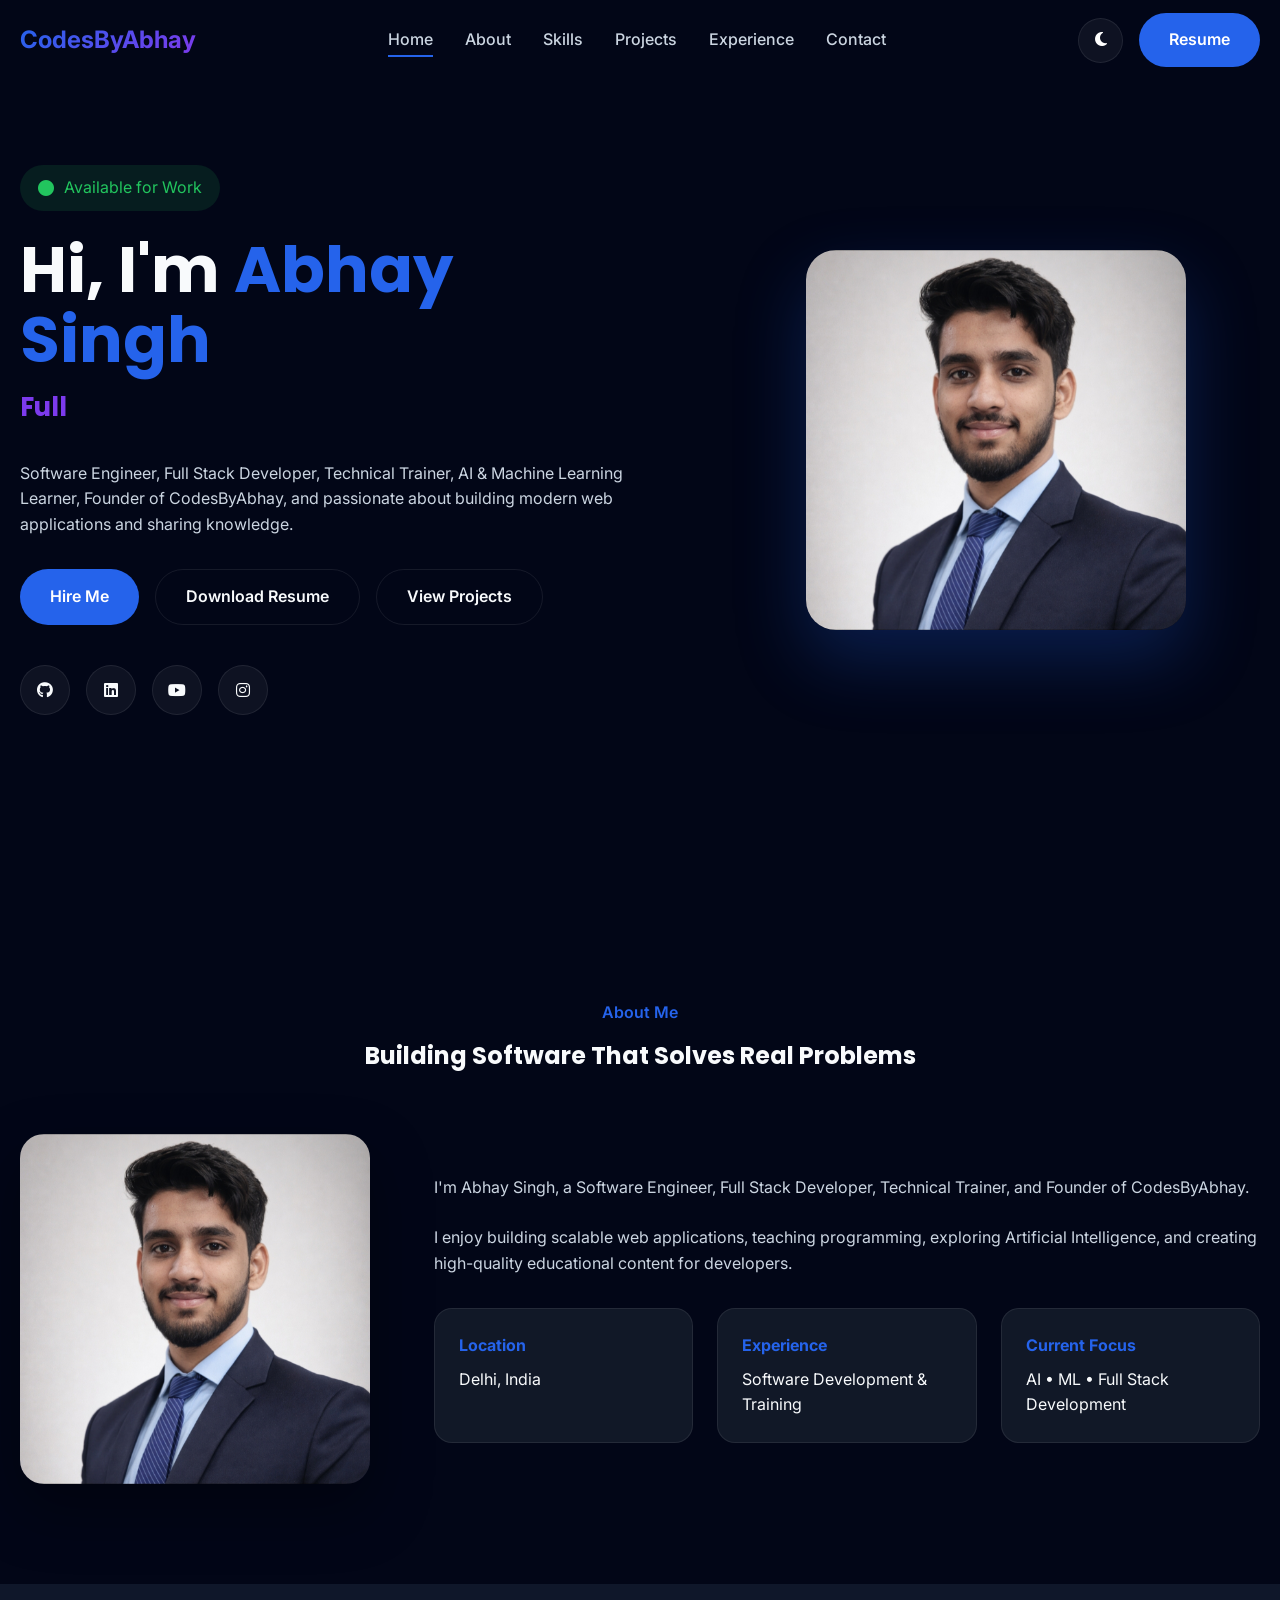
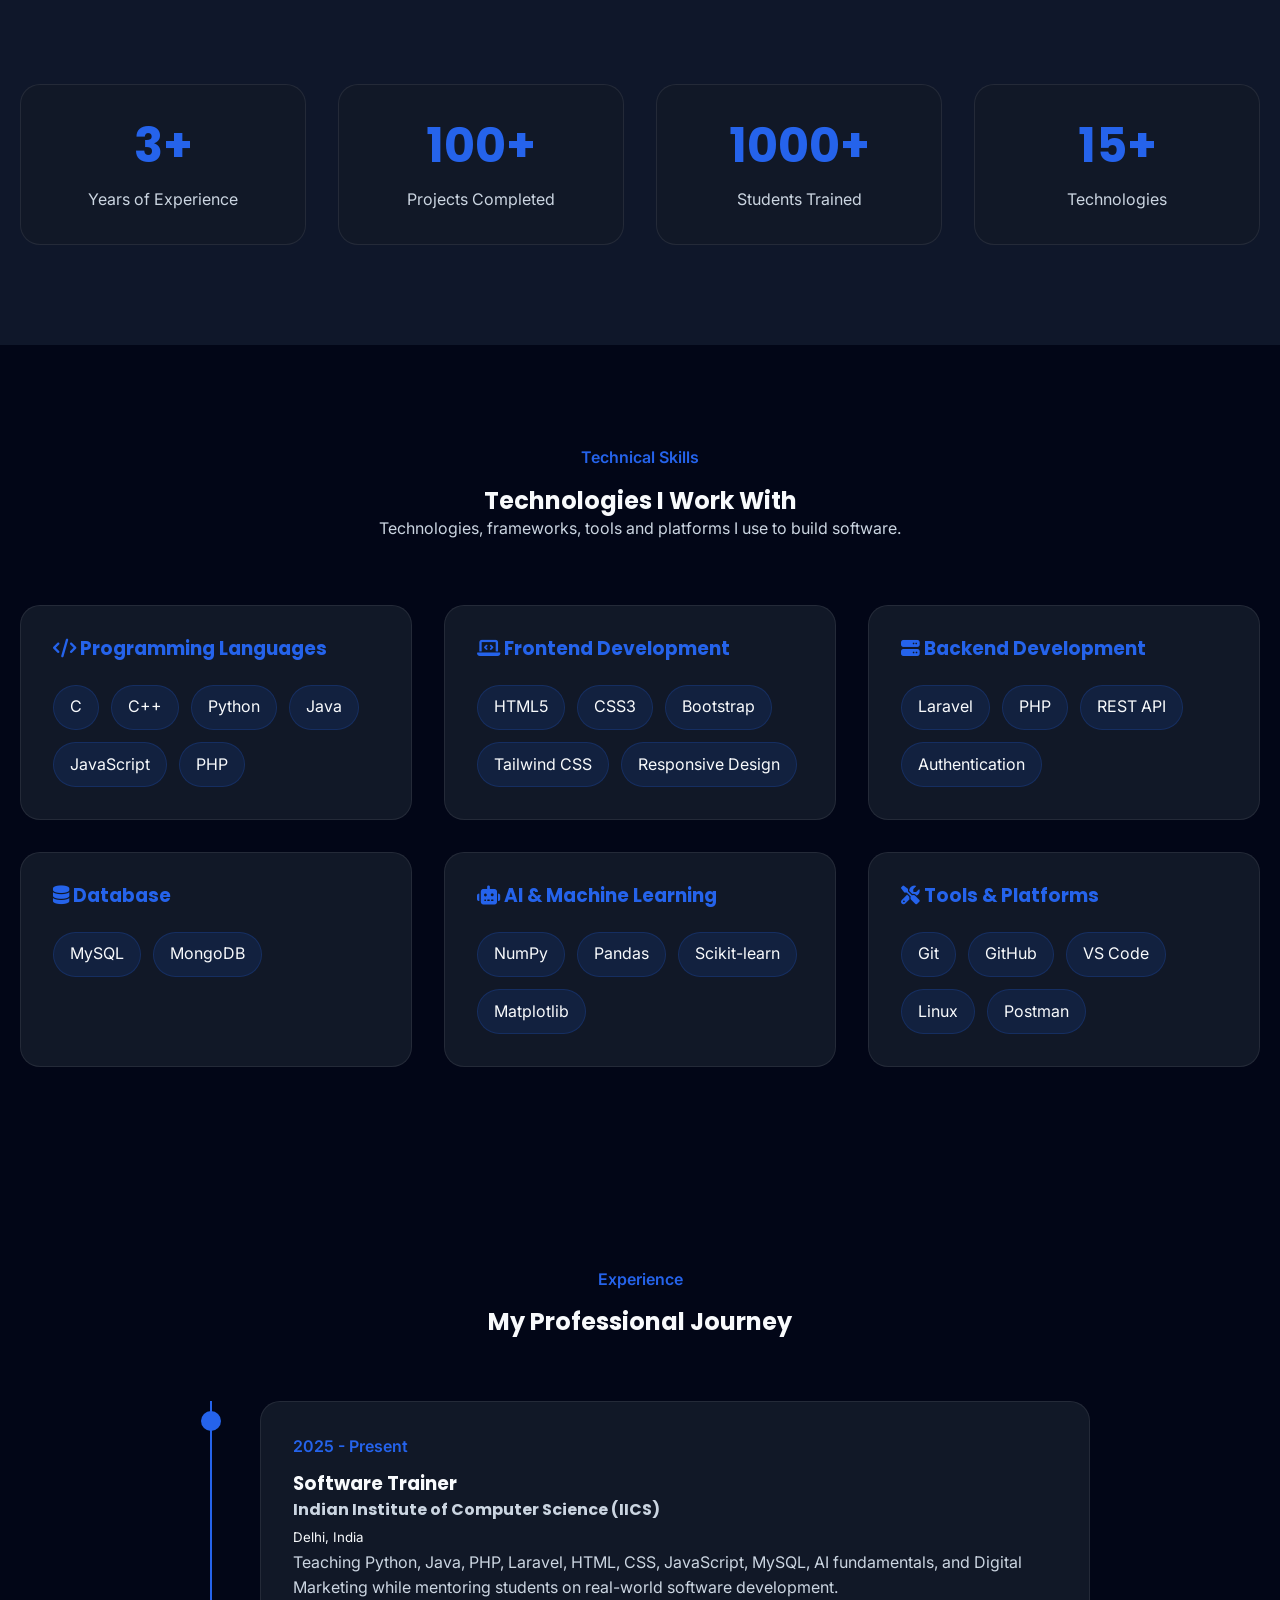
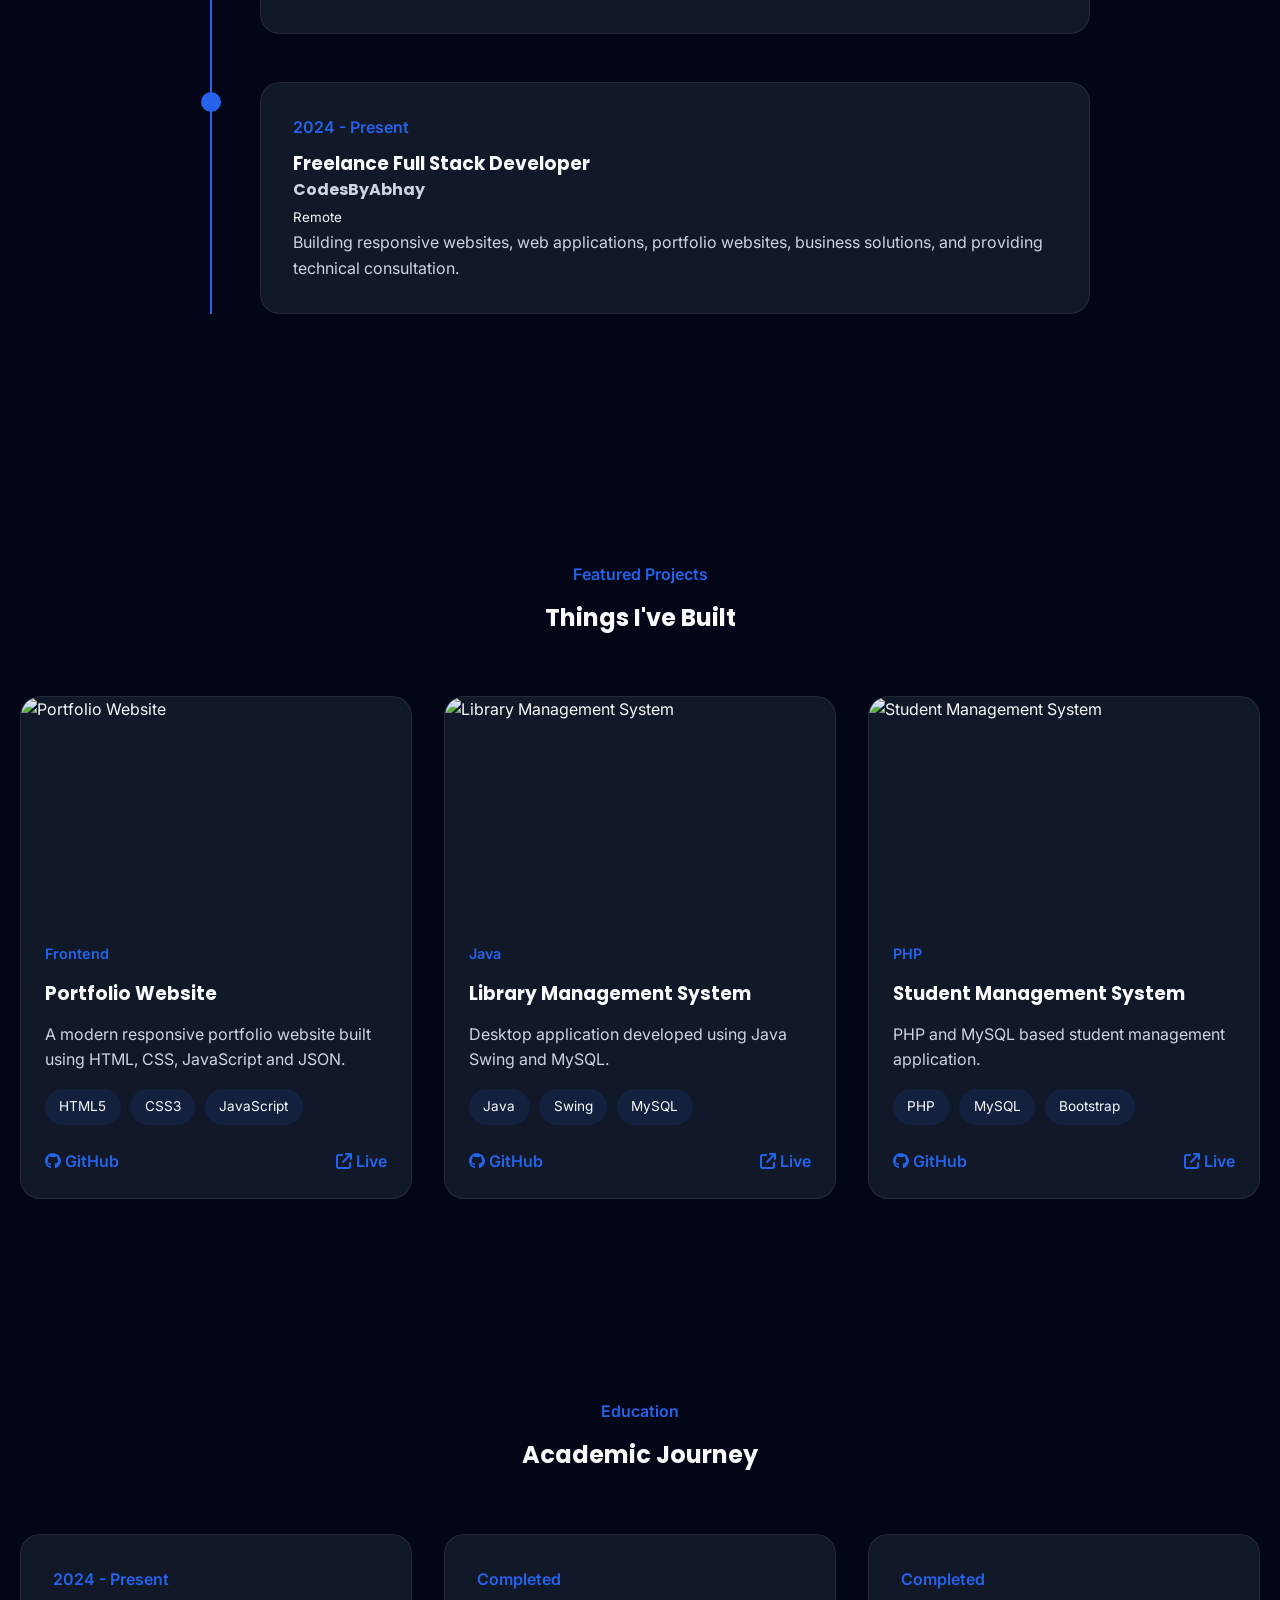
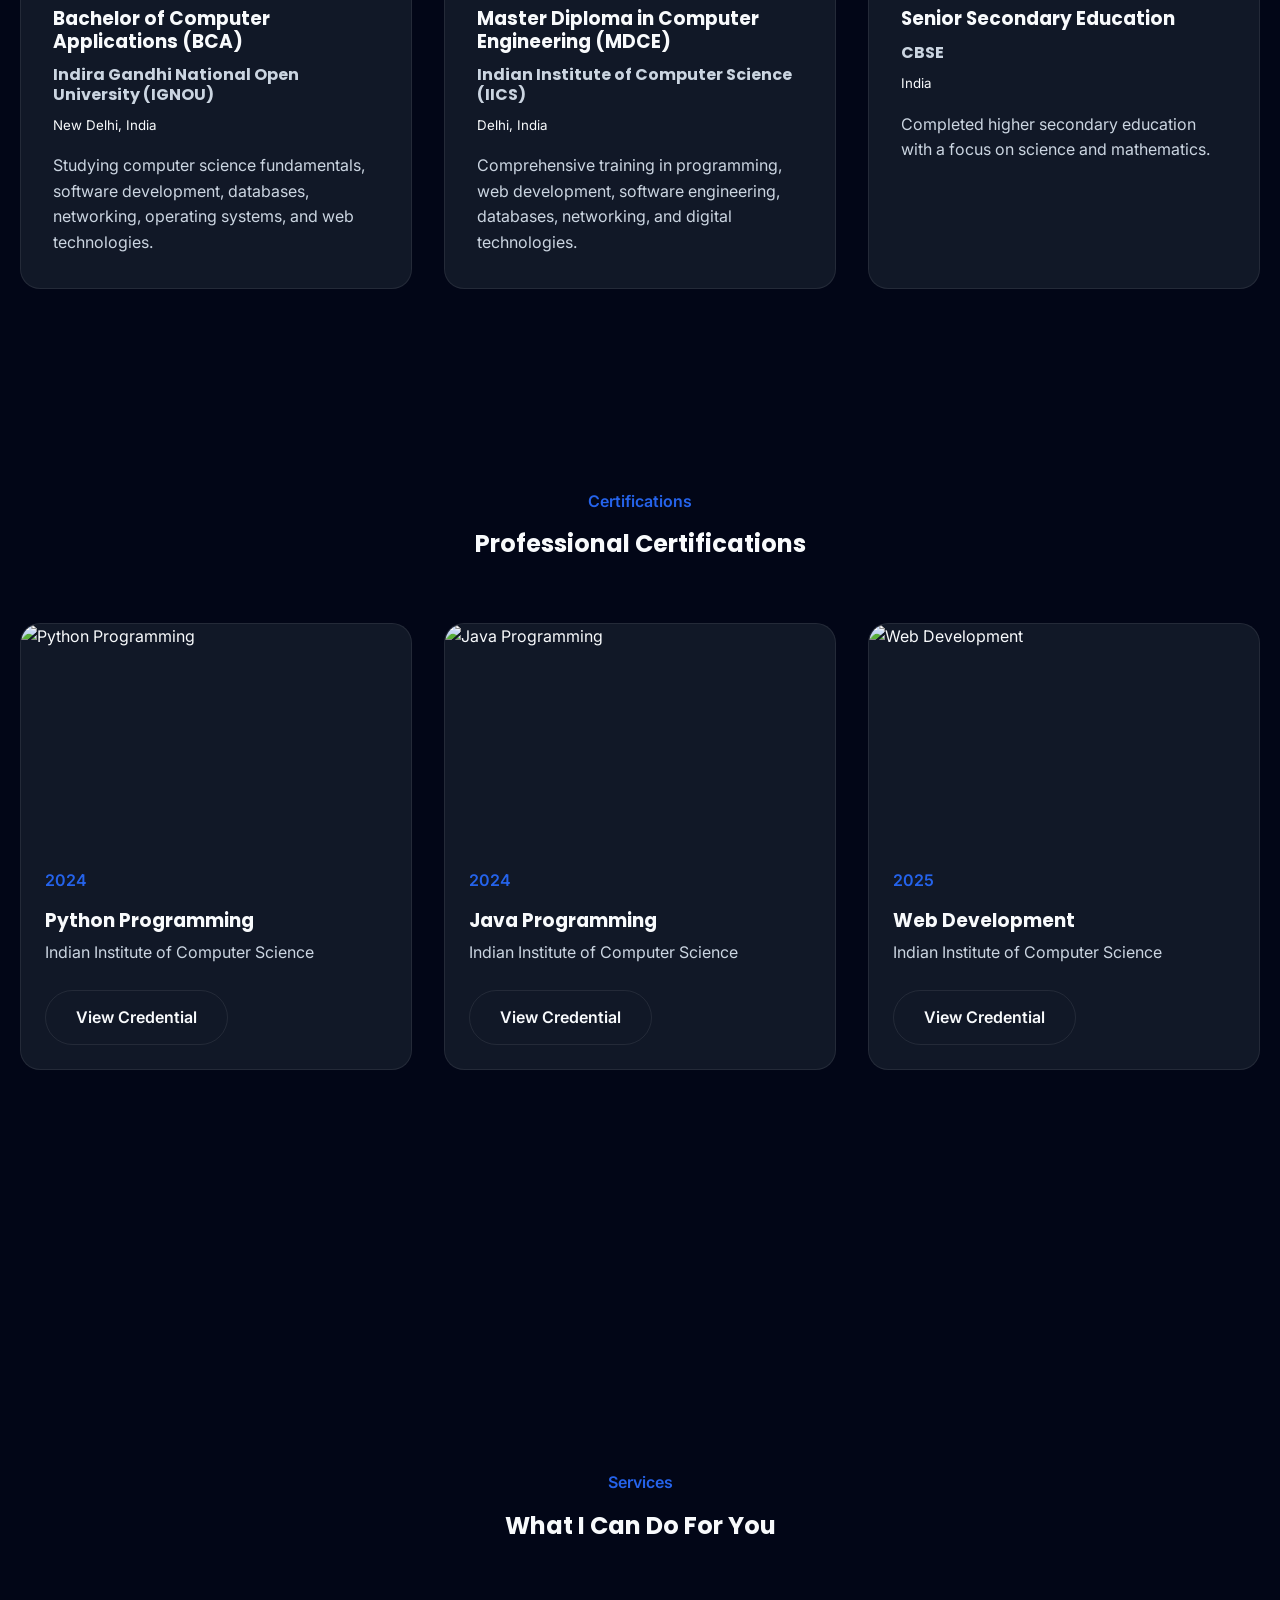
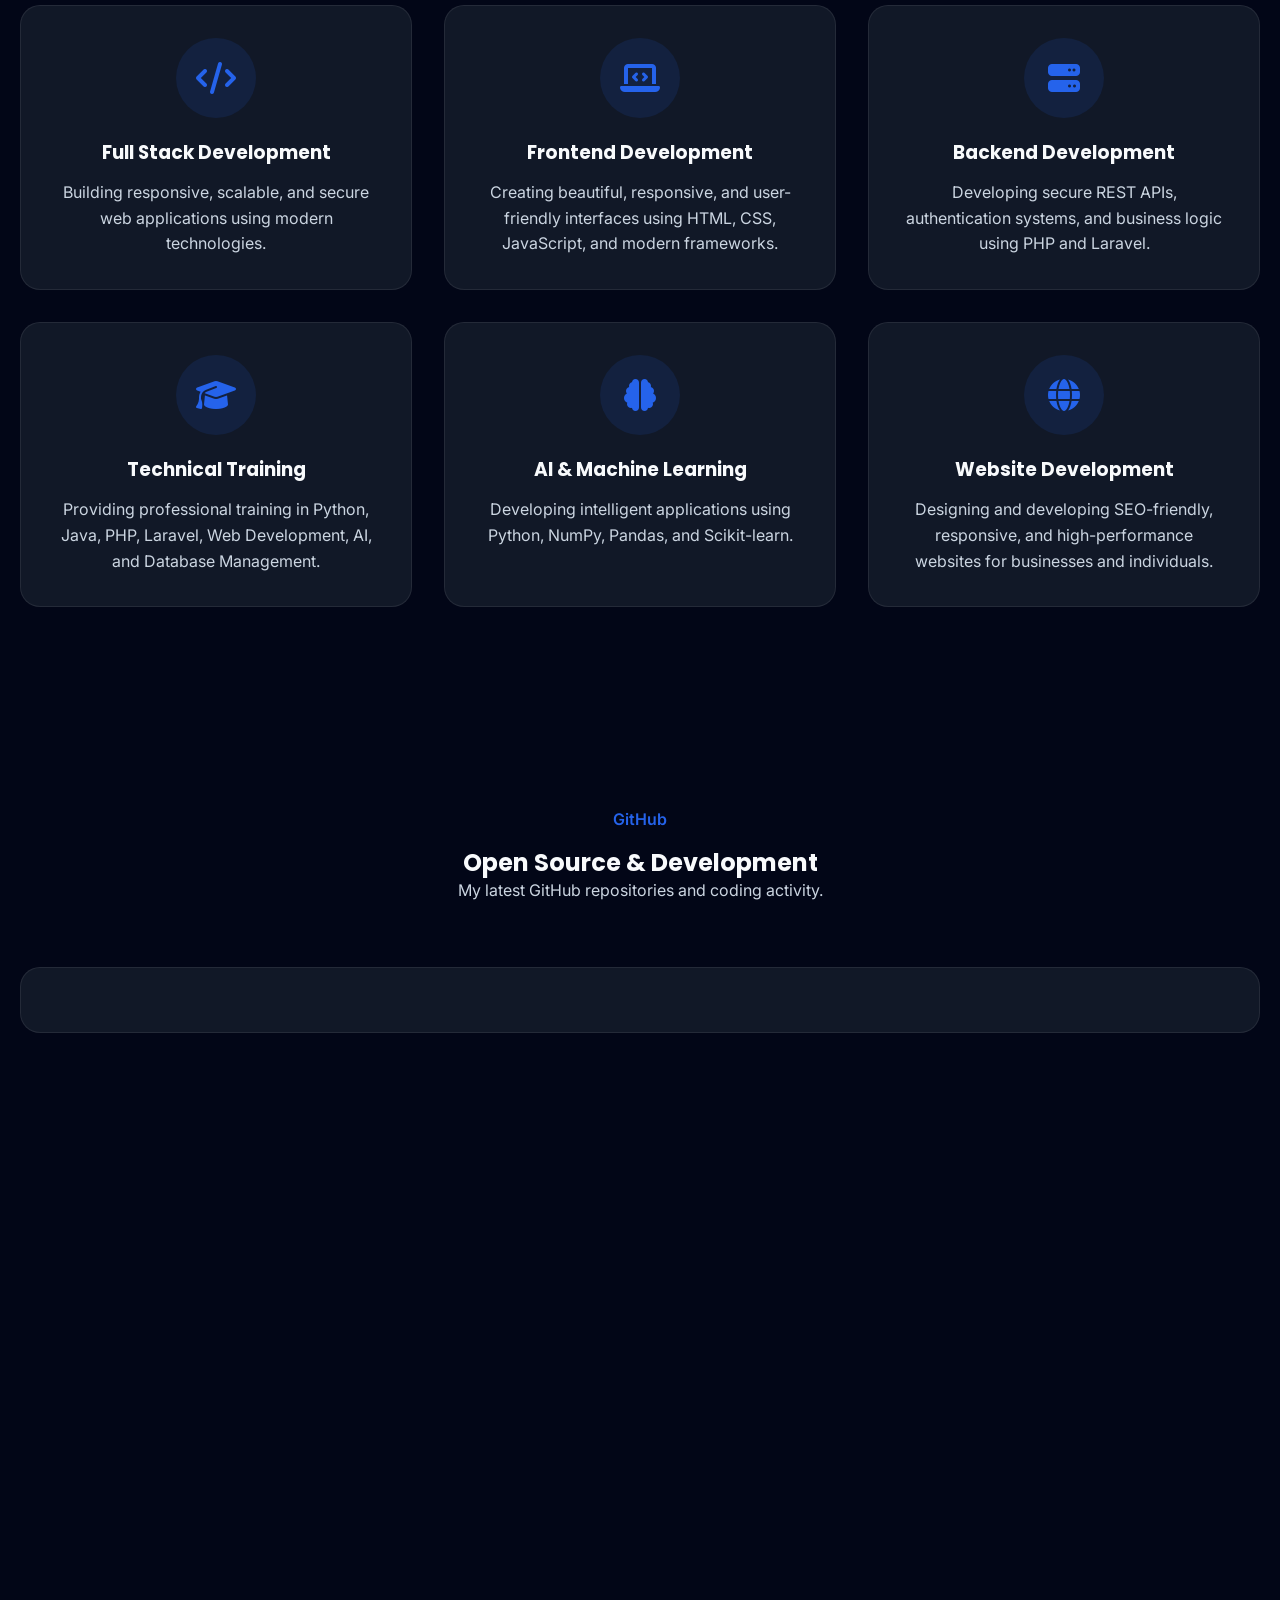
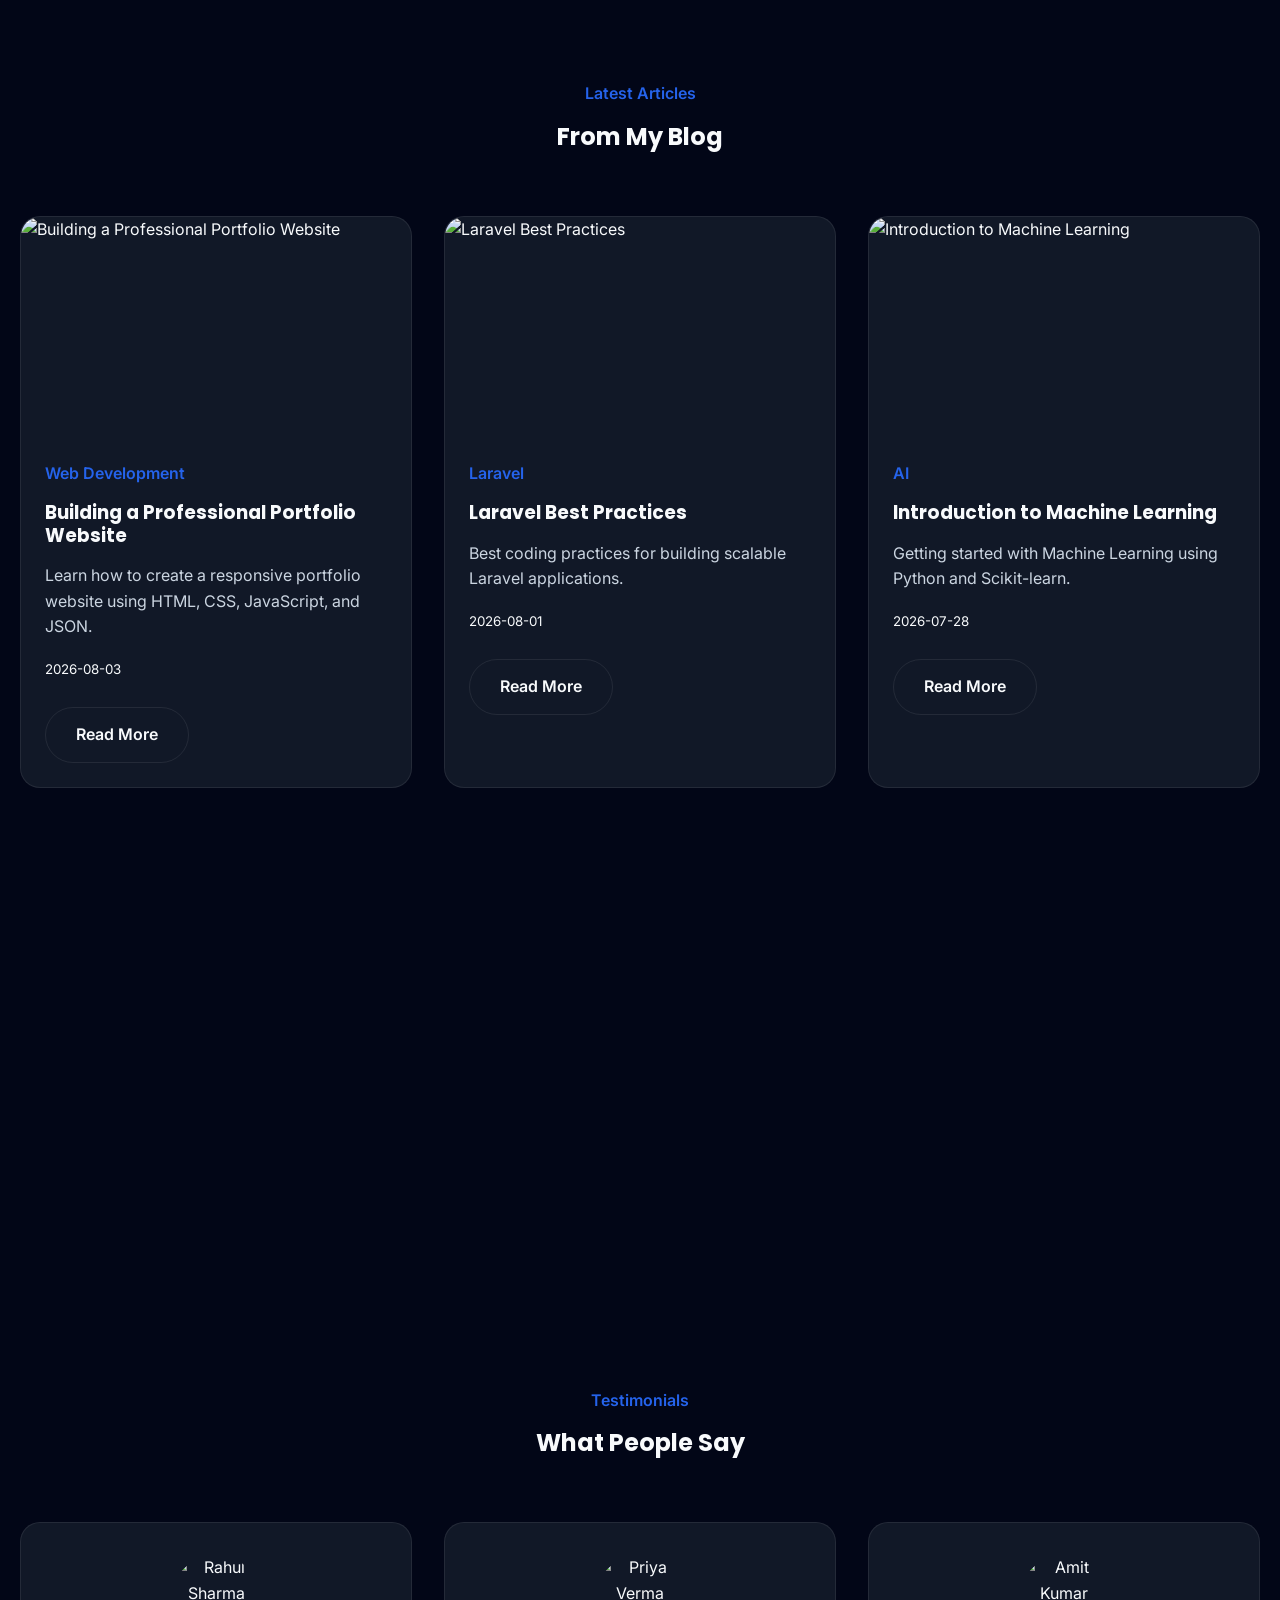
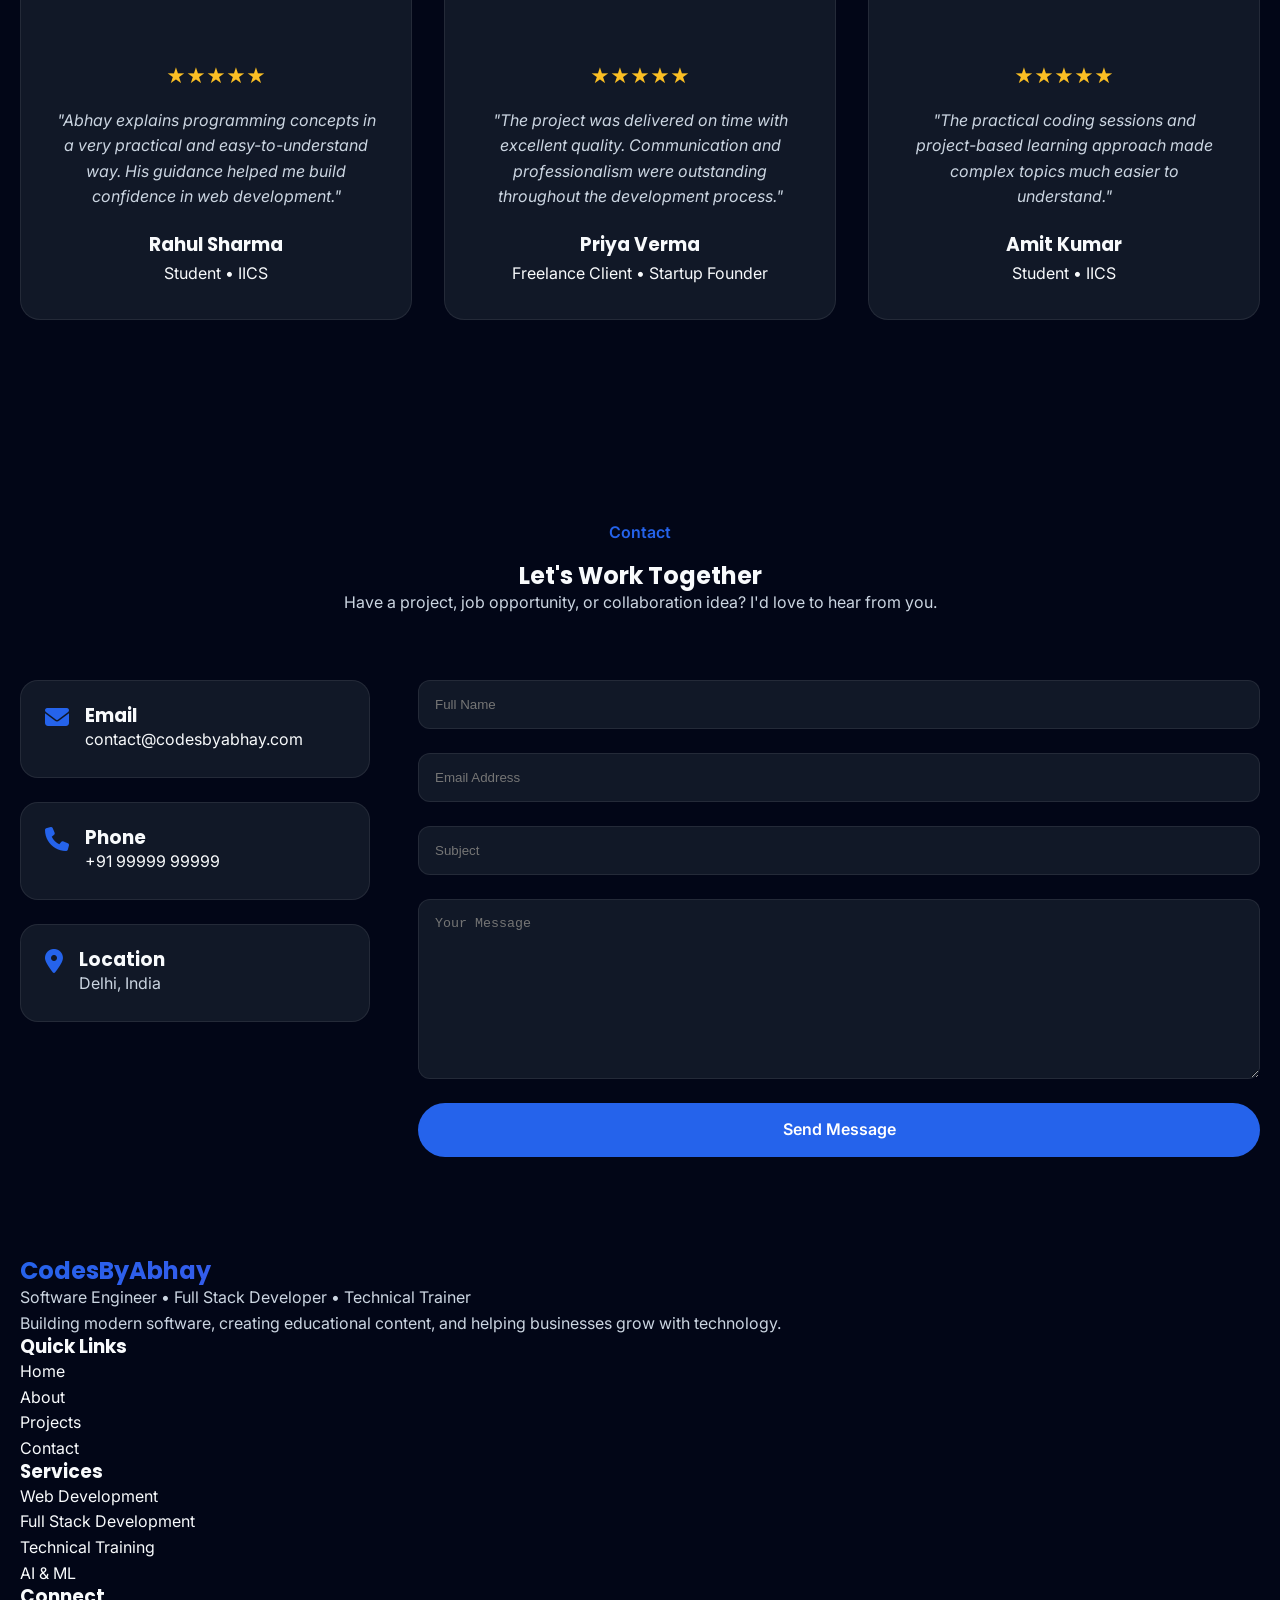
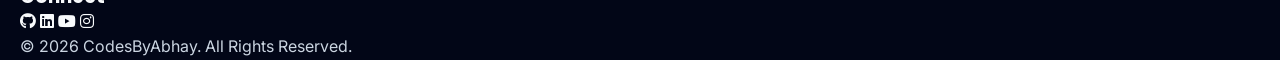
==== commit c27c51b7: "Add responsive contact section" ====
--- a/index.html
+++ b/index.html
@@ -87,16 +87,12 @@
     <link rel="stylesheet" href="assets/css/github.css">
     <link rel="stylesheet" href="assets/css/blog.css">
     <link rel="stylesheet" href="assets/css/testimonials.css">
+    <link rel="stylesheet" href="assets/css/contact.css">
     
     
   </head>
 
   <body>
-    <main>
-    <h1 style="color:white;">
-        Portfolio Working
-    </h1>
-</main>
     <!-- ========================= -->
     <!-- Preloader -->
     <!-- ========================= -->
@@ -264,87 +260,6 @@
     </div>
 
 </section>
-
-    <div class="container">
-
-        <div class="hero-content">
-
-            <!-- Left -->
-
-            <div class="hero-text">
-
-                <span class="badge">
-                    <i class="fa-solid fa-circle"></i>
-                    Available for Work
-                </span>
-
-                <h1>
-                    Hi, I'm
-                    <span class="gradient-text">
-                        Abhay Singh
-                    </span>
-                </h1>
-
-                <h2>
-                    <span id="typing"></span>
-                </h2>
-
-                <p>
-                    Software Engineer, Full Stack Developer, Technical Trainer,
-                    and Founder of CodesByAbhay. Passionate about building
-                    scalable software, creating educational content, and
-                    continuously learning AI, Machine Learning, and Cloud
-                    technologies.
-                </p>
-
-                <div class="hero-buttons">
-
-                    <a href="#contact" class="btn btn-primary">
-                        Hire Me
-                    </a>
-
-                    <a href="assets/resume/Abhay-Singh-Resume.pdf"
-                       class="btn btn-outline"
-                       download>
-                        Download Resume
-                    </a>
-
-                    <a href="#projects" class="btn btn-outline">
-                        View Projects
-                    </a>
-
-                </div>
-
-                <div class="hero-social">
-
-                    <a href="#"><i class="fab fa-github"></i></a>
-                    <a href="#"><i class="fab fa-linkedin"></i></a>
-                    <a href="#"><i class="fab fa-youtube"></i></a>
-                    <a href="#"><i class="fab fa-instagram"></i></a>
-                    <a href="#"><i class="fab fa-facebook"></i></a>
-
-                </div>
-
-            </div>
-
-            <!-- Right -->
-
-            <div class="hero-image">
-
-                <div class="profile-card glass">
-
-                    <img
-                        src="assets/images/profile/profile.jpg"
-                        alt="Abhay Singh">
-
-                </div>
-
-            </div>
-
-        </div>
-
-    </div>
-
 </section>
 
       <section class="about section" id="about">
@@ -739,14 +654,254 @@
 
 </section>
 
-      <section id="contact"></section>
+      <section class="contact section" id="contact">
+
+    <div class="container">
+
+        <div class="section-header">
+
+            <span class="section-subtitle">
+                Contact
+            </span>
+
+            <h2 class="section-title">
+                Let's Work Together
+            </h2>
+
+            <p>
+                Have a project, job opportunity, or collaboration idea?
+                I'd love to hear from you.
+            </p>
+
+        </div>
+
+        <div class="contact-wrapper">
+
+            <!-- Left -->
+
+            <div class="contact-info">
+
+                <div class="contact-card">
+
+                    <i class="fa-solid fa-envelope"></i>
+
+                    <div>
+
+                        <h3>Email</h3>
+
+                        <a href="mailto:contact@codesbyabhay.com">
+                            contact@codesbyabhay.com
+                        </a>
+
+                    </div>
+
+                </div>
+
+                <div class="contact-card">
+
+                    <i class="fa-solid fa-phone"></i>
+
+                    <div>
+
+                        <h3>Phone</h3>
+
+                        <a href="tel:+919999999999">
+                            +91 99999 99999
+                        </a>
+
+                    </div>
+
+                </div>
+
+                <div class="contact-card">
+
+                    <i class="fa-solid fa-location-dot"></i>
+
+                    <div>
+
+                        <h3>Location</h3>
+
+                        <p>Delhi, India</p>
+
+                    </div>
+
+                </div>
+
+            </div>
+
+            <!-- Right -->
+
+            <form id="contactForm" class="contact-form">
+
+                <input
+                    type="text"
+                    id="name"
+                    placeholder="Full Name"
+                    required>
+
+                <input
+                    type="email"
+                    id="email"
+                    placeholder="Email Address"
+                    required>
+
+                <input
+                    type="text"
+                    id="subject"
+                    placeholder="Subject"
+                    required>
+
+                <textarea
+                    id="message"
+                    rows="6"
+                    placeholder="Your Message"
+                    required></textarea>
+
+                <button
+                    type="submit"
+                    class="btn btn-primary">
+
+                    Send Message
+
+                </button>
+
+            </form>
+
+        </div>
+
+    </div>
+
+</section>
     </main>
 
     <!-- ========================= -->
     <!-- Footer -->
     <!-- ========================= -->
 
-    <footer id="footer"></footer>
+    <footer class="footer">
+
+    <div class="container">
+
+        <div class="footer-grid">
+
+            <!-- Brand -->
+
+            <div class="footer-brand">
+
+                <h2 class="logo-text">
+
+                    CodesByAbhay
+
+                </h2>
+
+                <p>
+
+                    Software Engineer • Full Stack Developer • Technical Trainer
+
+                </p>
+
+                <p>
+
+                    Building modern software, creating educational content,
+                    and helping businesses grow with technology.
+
+                </p>
+
+            </div>
+
+            <!-- Quick Links -->
+
+            <div>
+
+                <h3>Quick Links</h3>
+
+                <ul class="footer-links">
+
+                    <li><a href="#hero">Home</a></li>
+                    <li><a href="#about">About</a></li>
+                    <li><a href="#projects">Projects</a></li>
+                    <li><a href="#contact">Contact</a></li>
+
+                </ul>
+
+            </div>
+
+            <!-- Services -->
+
+            <div>
+
+                <h3>Services</h3>
+
+                <ul class="footer-links">
+
+                    <li>Web Development</li>
+                    <li>Full Stack Development</li>
+                    <li>Technical Training</li>
+                    <li>AI & ML</li>
+
+                </ul>
+
+            </div>
+
+            <!-- Social -->
+
+            <div>
+
+                <h3>Connect</h3>
+
+                <div class="footer-social">
+
+                    <a href="https://github.com/codesbyabhay" target="_blank">
+
+                        <i class="fab fa-github"></i>
+
+                    </a>
+
+                    <a href="#" target="_blank">
+
+                        <i class="fab fa-linkedin"></i>
+
+                    </a>
+
+                    <a href="#" target="_blank">
+
+                        <i class="fab fa-youtube"></i>
+
+                    </a>
+
+                    <a href="#" target="_blank">
+
+                        <i class="fab fa-instagram"></i>
+
+                    </a>
+
+                </div>
+
+            </div>
+
+        </div>
+
+        <div class="footer-bottom">
+
+            <p>
+
+                © 2026 CodesByAbhay. All Rights Reserved.
+
+            </p>
+
+        </div>
+
+    </div>
+
+</footer>
+
+<!-- Back To Top -->
+
+<button id="backToTop">
+
+    <i class="fa-solid fa-arrow-up"></i>
+
+</button>
 
     <!-- Back To Top -->
 
--- a/assets/css/responsive.css
+++ b/assets/css/responsive.css
@@ -366,4 +366,14 @@
 
     }
 
+}
+
+@media(max-width:992px){
+
+.contact-wrapper{
+
+grid-template-columns:1fr;
+
+}
+
 }
--- a/assets/css/contact.css
+++ b/assets/css/contact.css
@@ -0,0 +1,83 @@
+/* ==========================================================
+   CONTACT
+========================================================== */
+
+.contact-wrapper{
+
+    display:grid;
+
+    grid-template-columns:350px 1fr;
+
+    gap:3rem;
+
+}
+
+.contact-card{
+
+    display:flex;
+
+    gap:1rem;
+
+    align-items:flex-start;
+
+    background:var(--bg-card);
+
+    border:1px solid var(--border);
+
+    padding:1.5rem;
+
+    border-radius:18px;
+
+    margin-bottom:1.5rem;
+
+}
+
+.contact-card i{
+
+    font-size:1.5rem;
+
+    color:var(--primary);
+
+}
+
+.contact-form{
+
+    display:flex;
+
+    flex-direction:column;
+
+    gap:1.5rem;
+
+}
+
+.contact-form input,
+
+.contact-form textarea{
+
+    background:var(--bg-card);
+
+    border:1px solid var(--border);
+
+    padding:1rem;
+
+    border-radius:12px;
+
+    color:var(--text);
+
+}
+
+.contact-form textarea{
+
+    resize:vertical;
+
+    min-height:180px;
+
+}
+
+.contact-form input:focus,
+
+.contact-form textarea:focus{
+
+    border-color:var(--primary);
+
+}
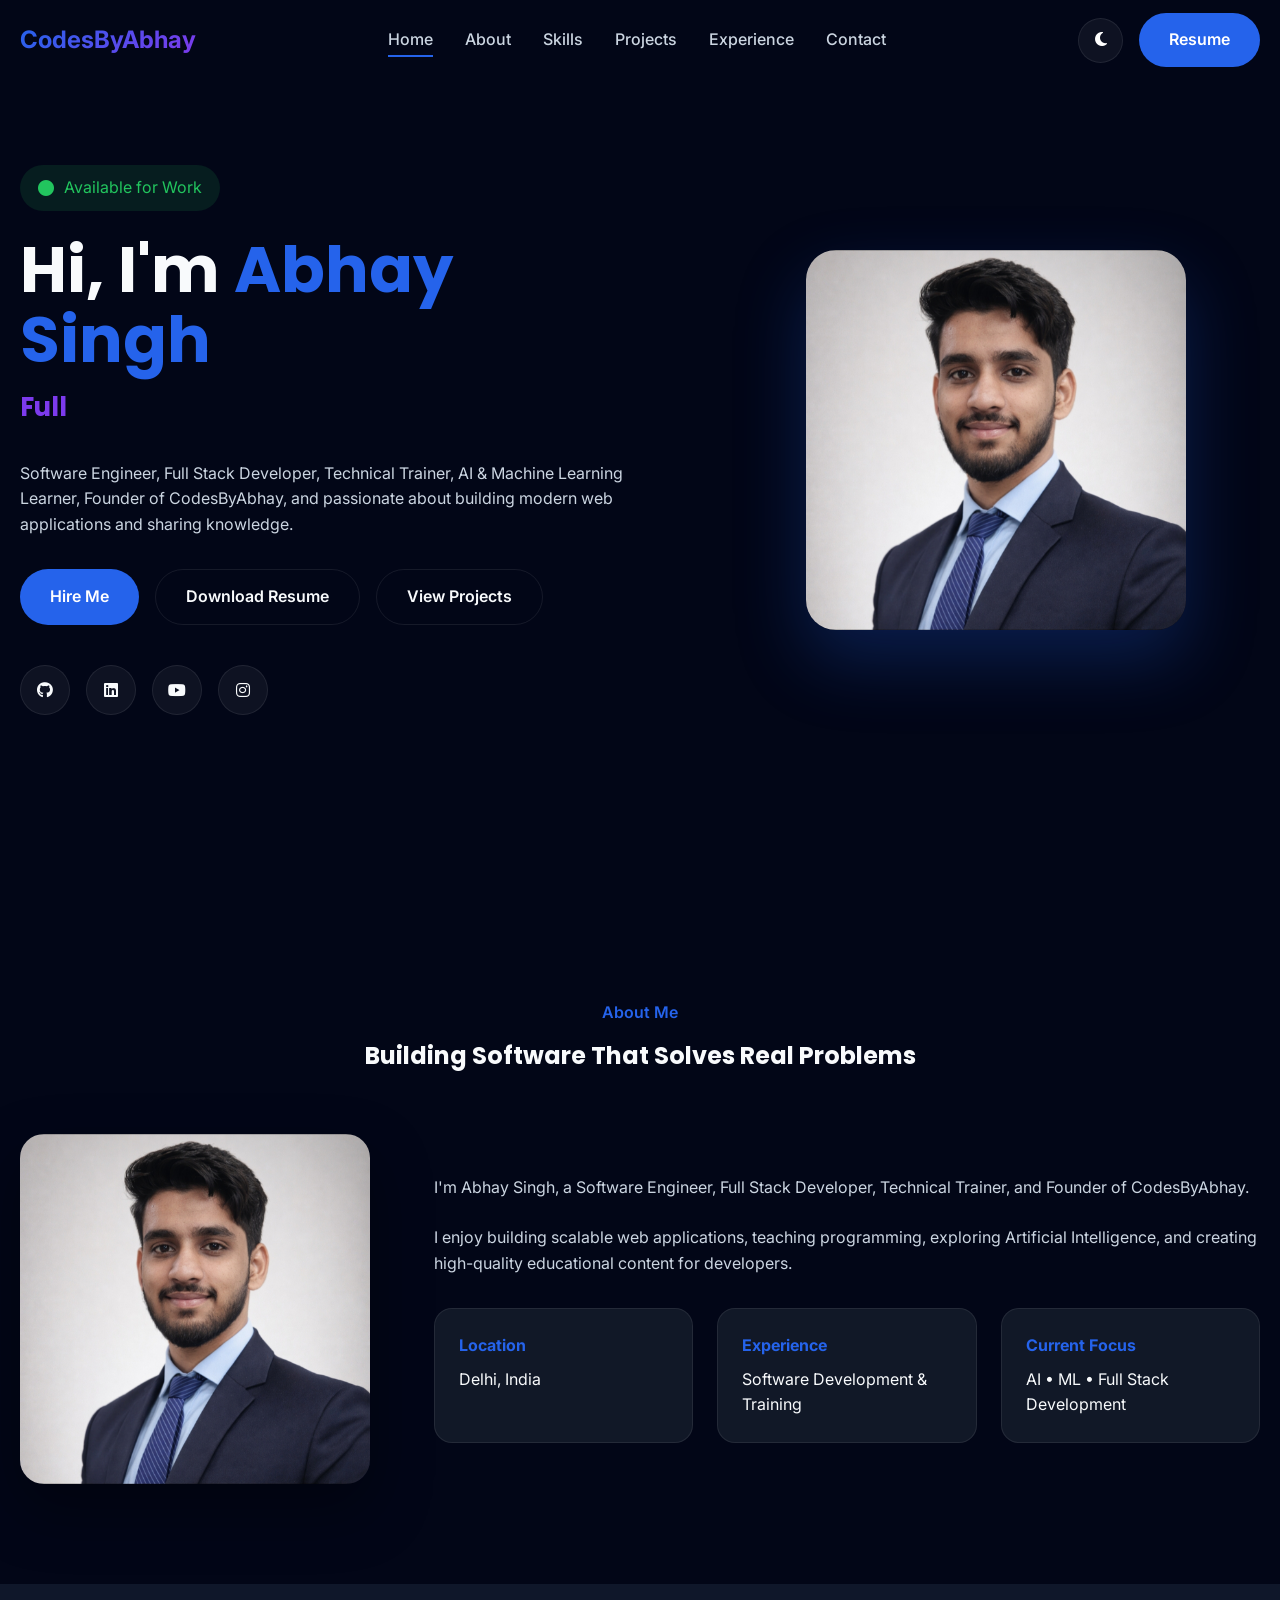
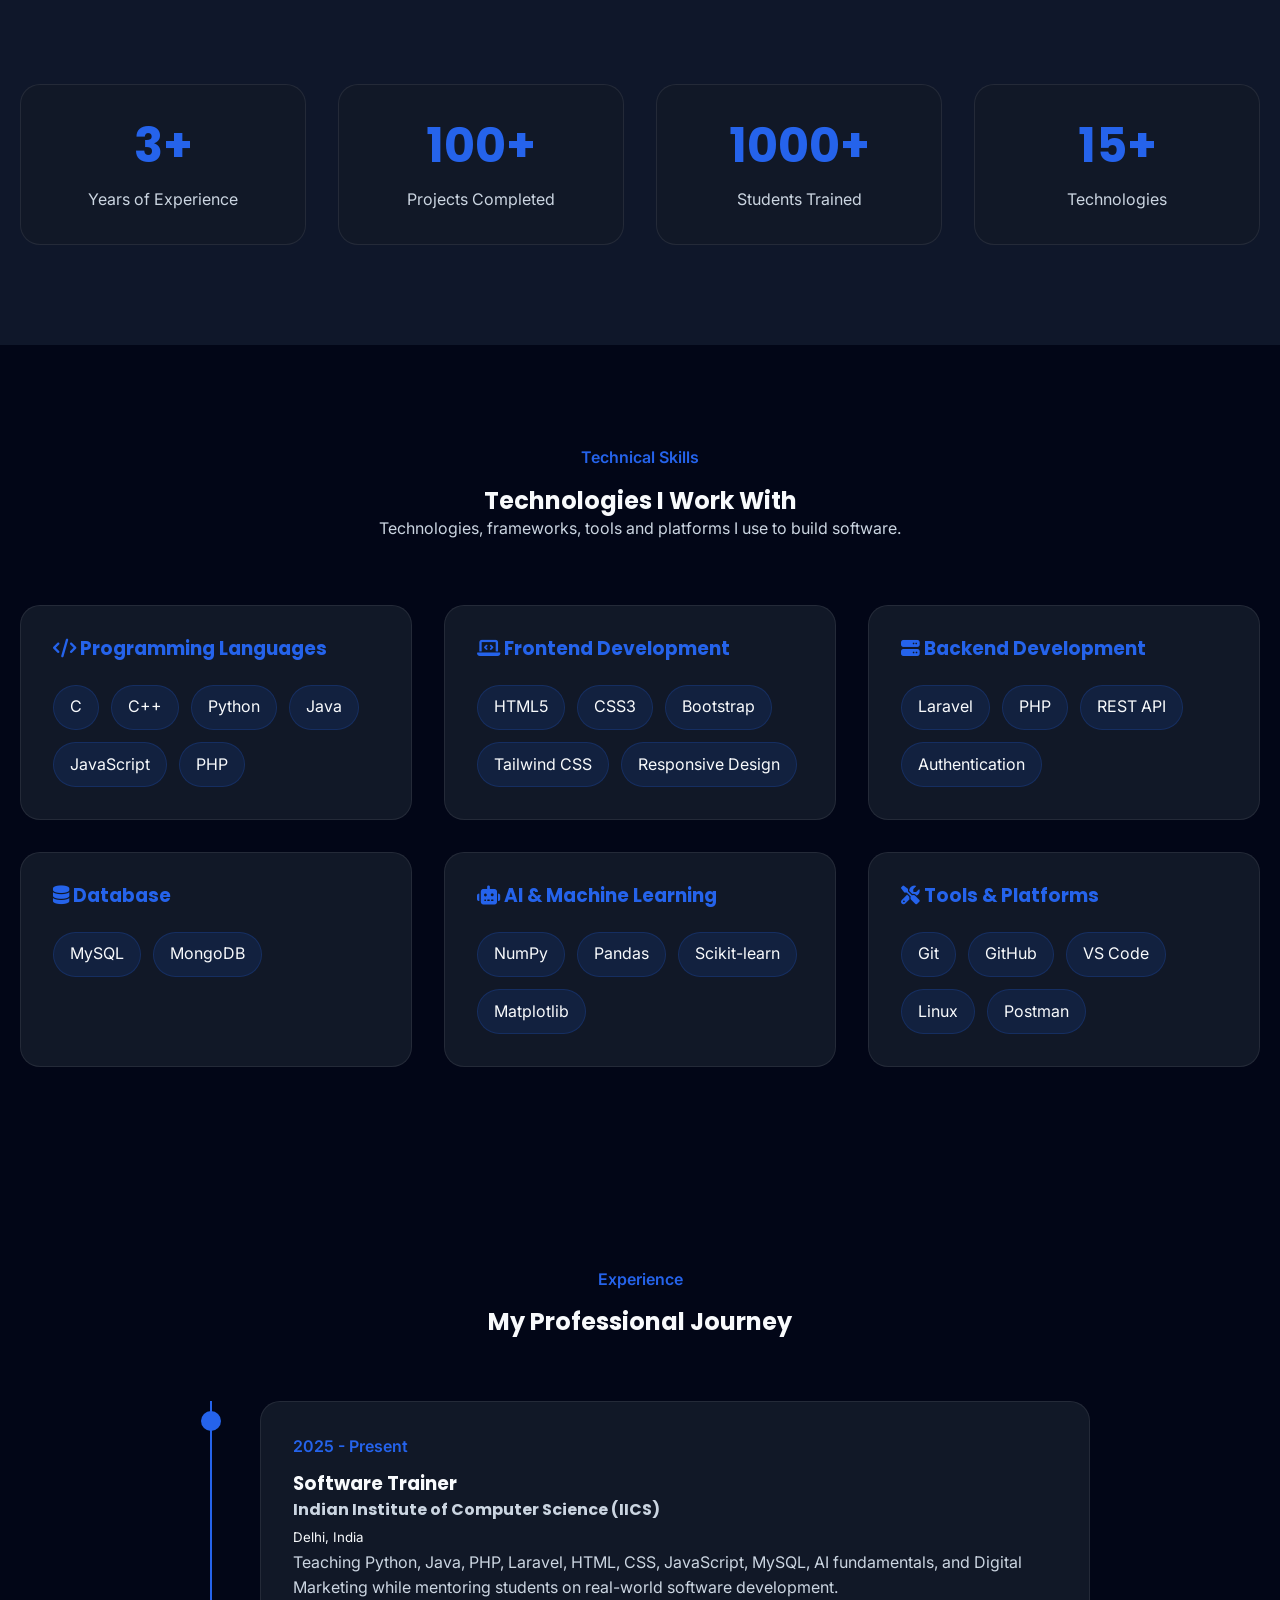
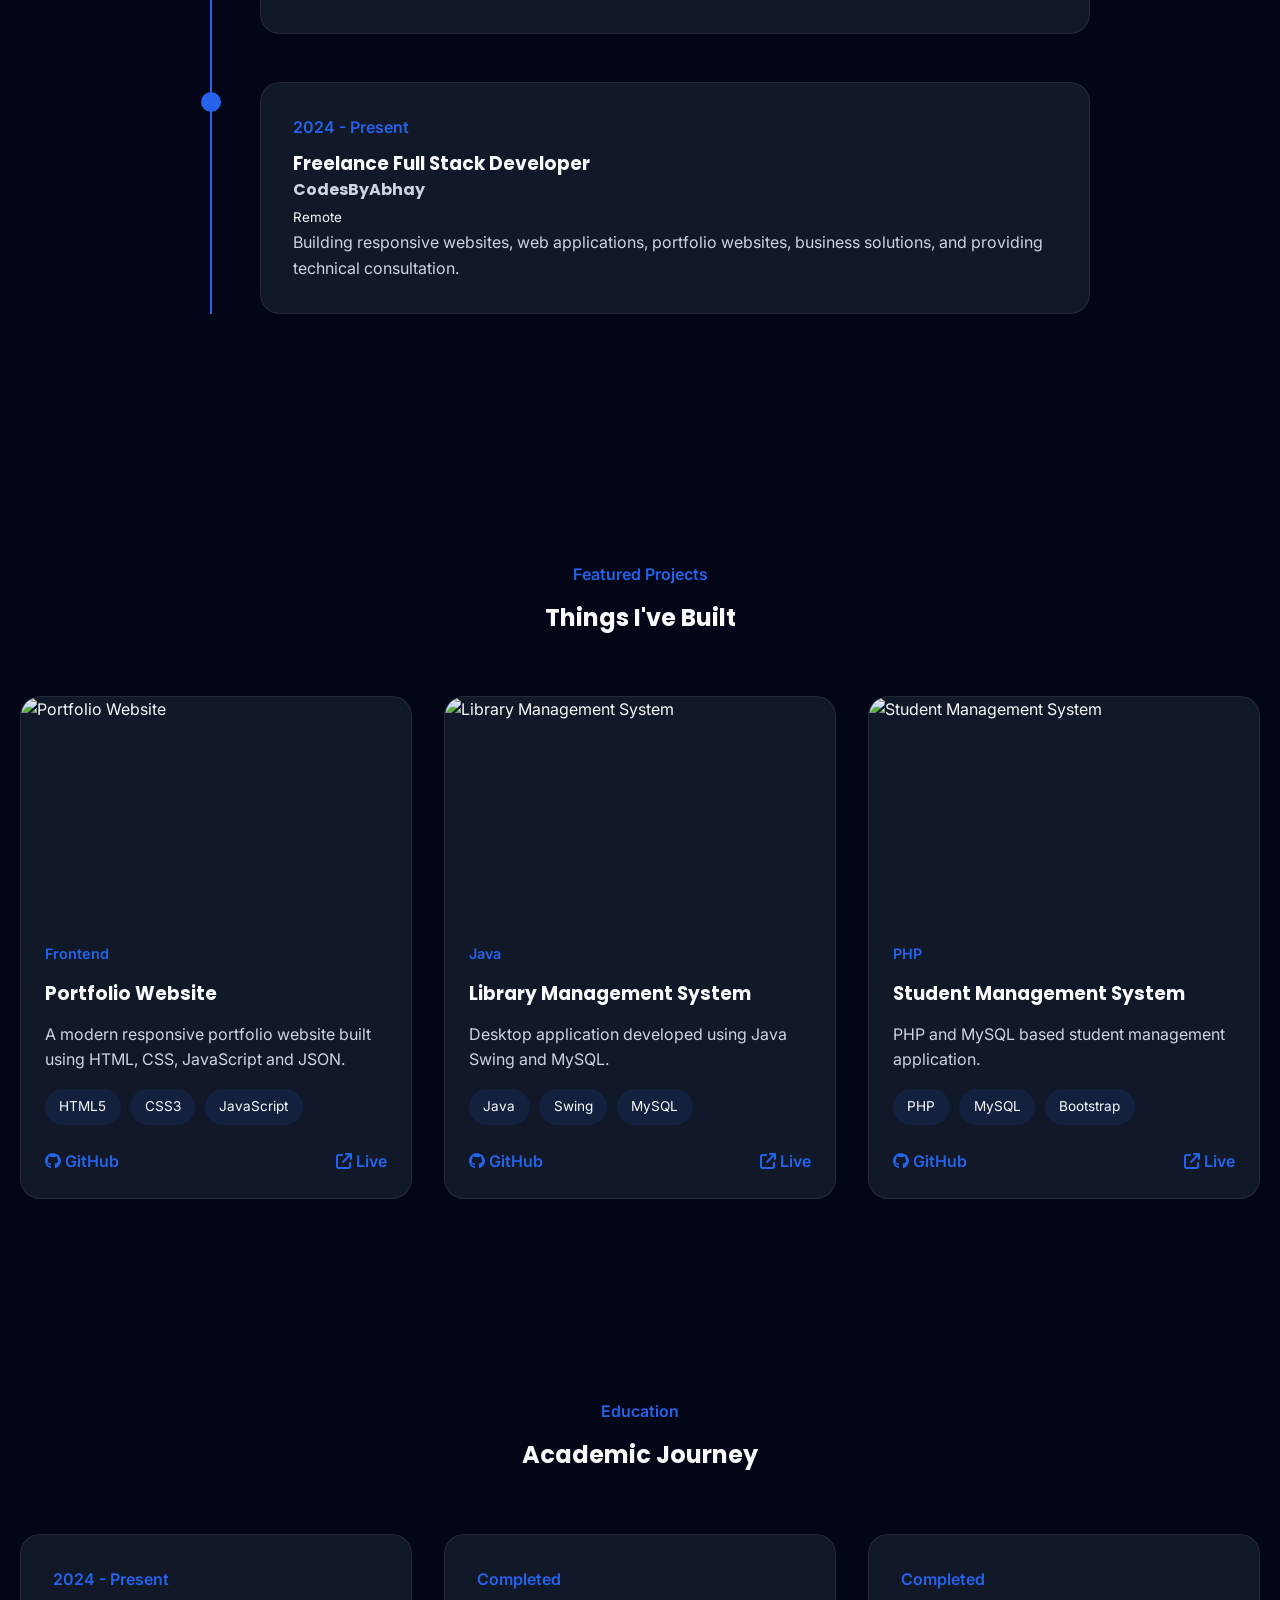
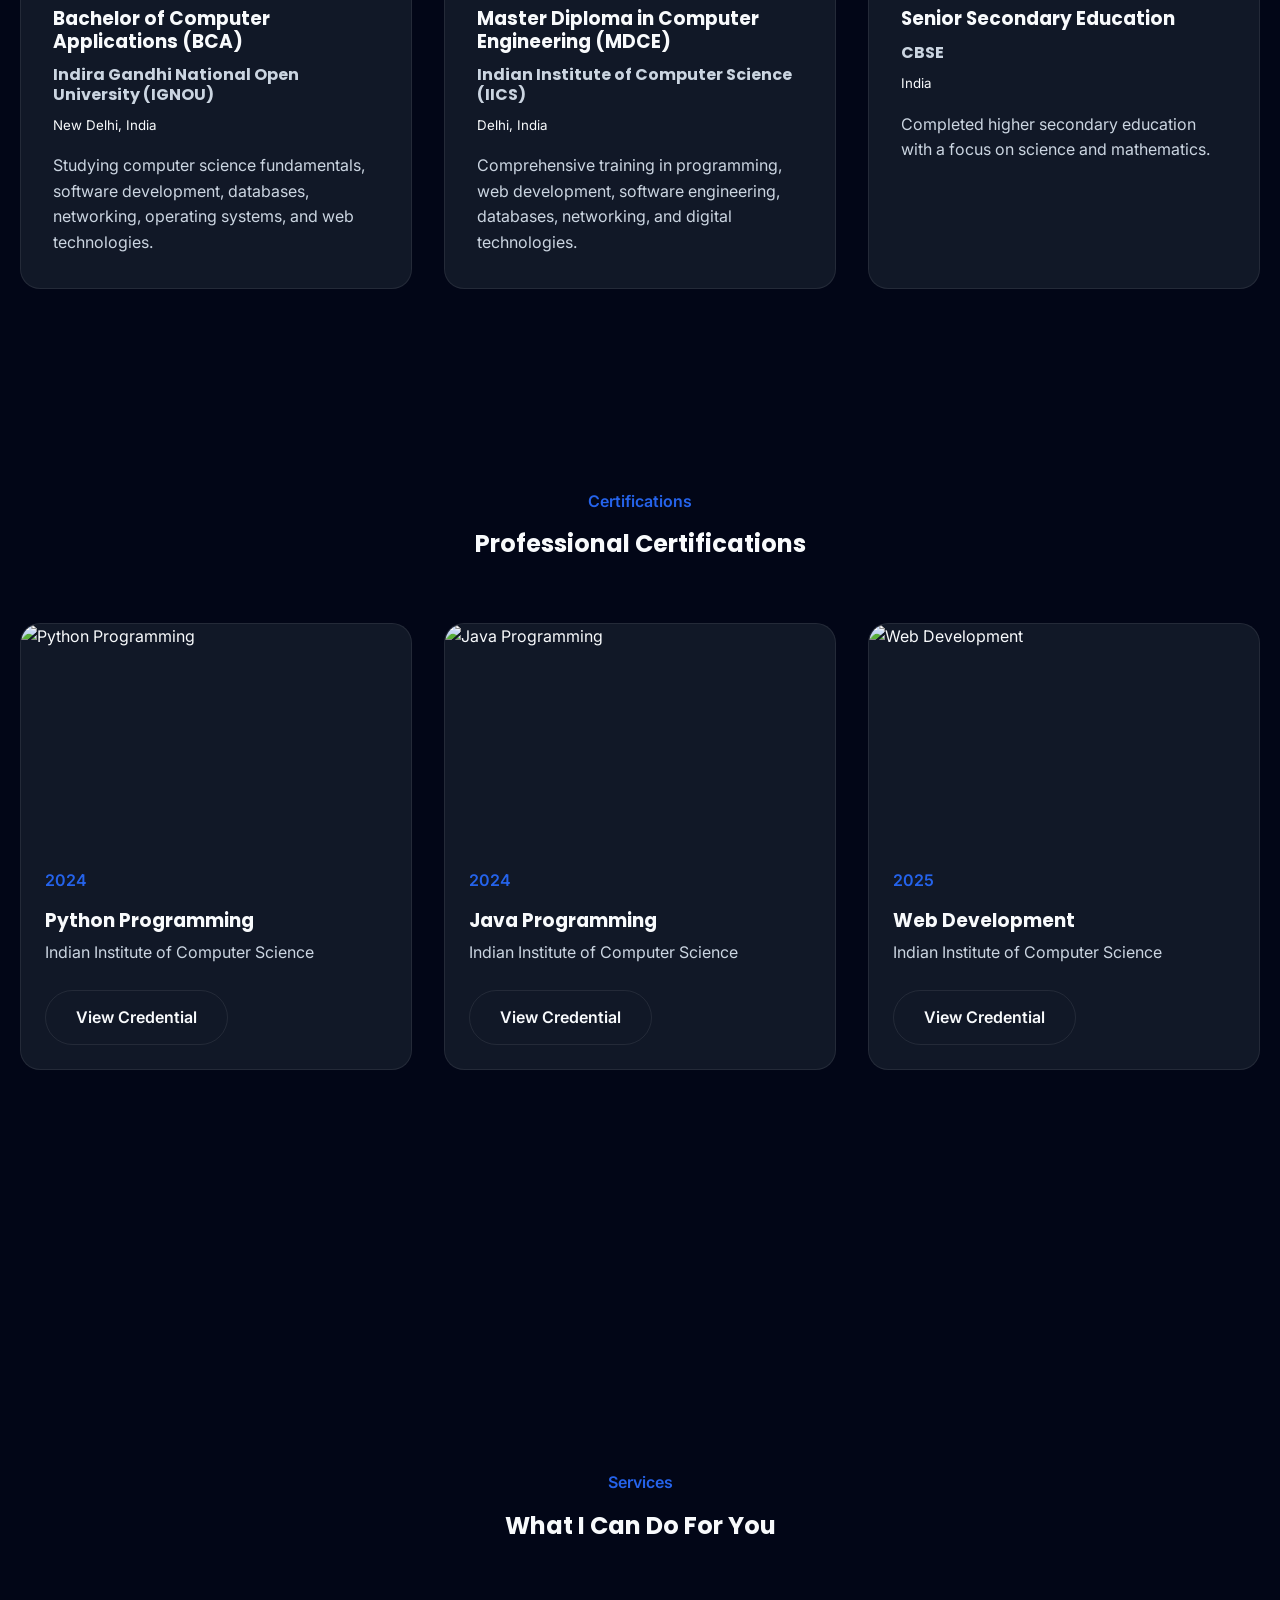
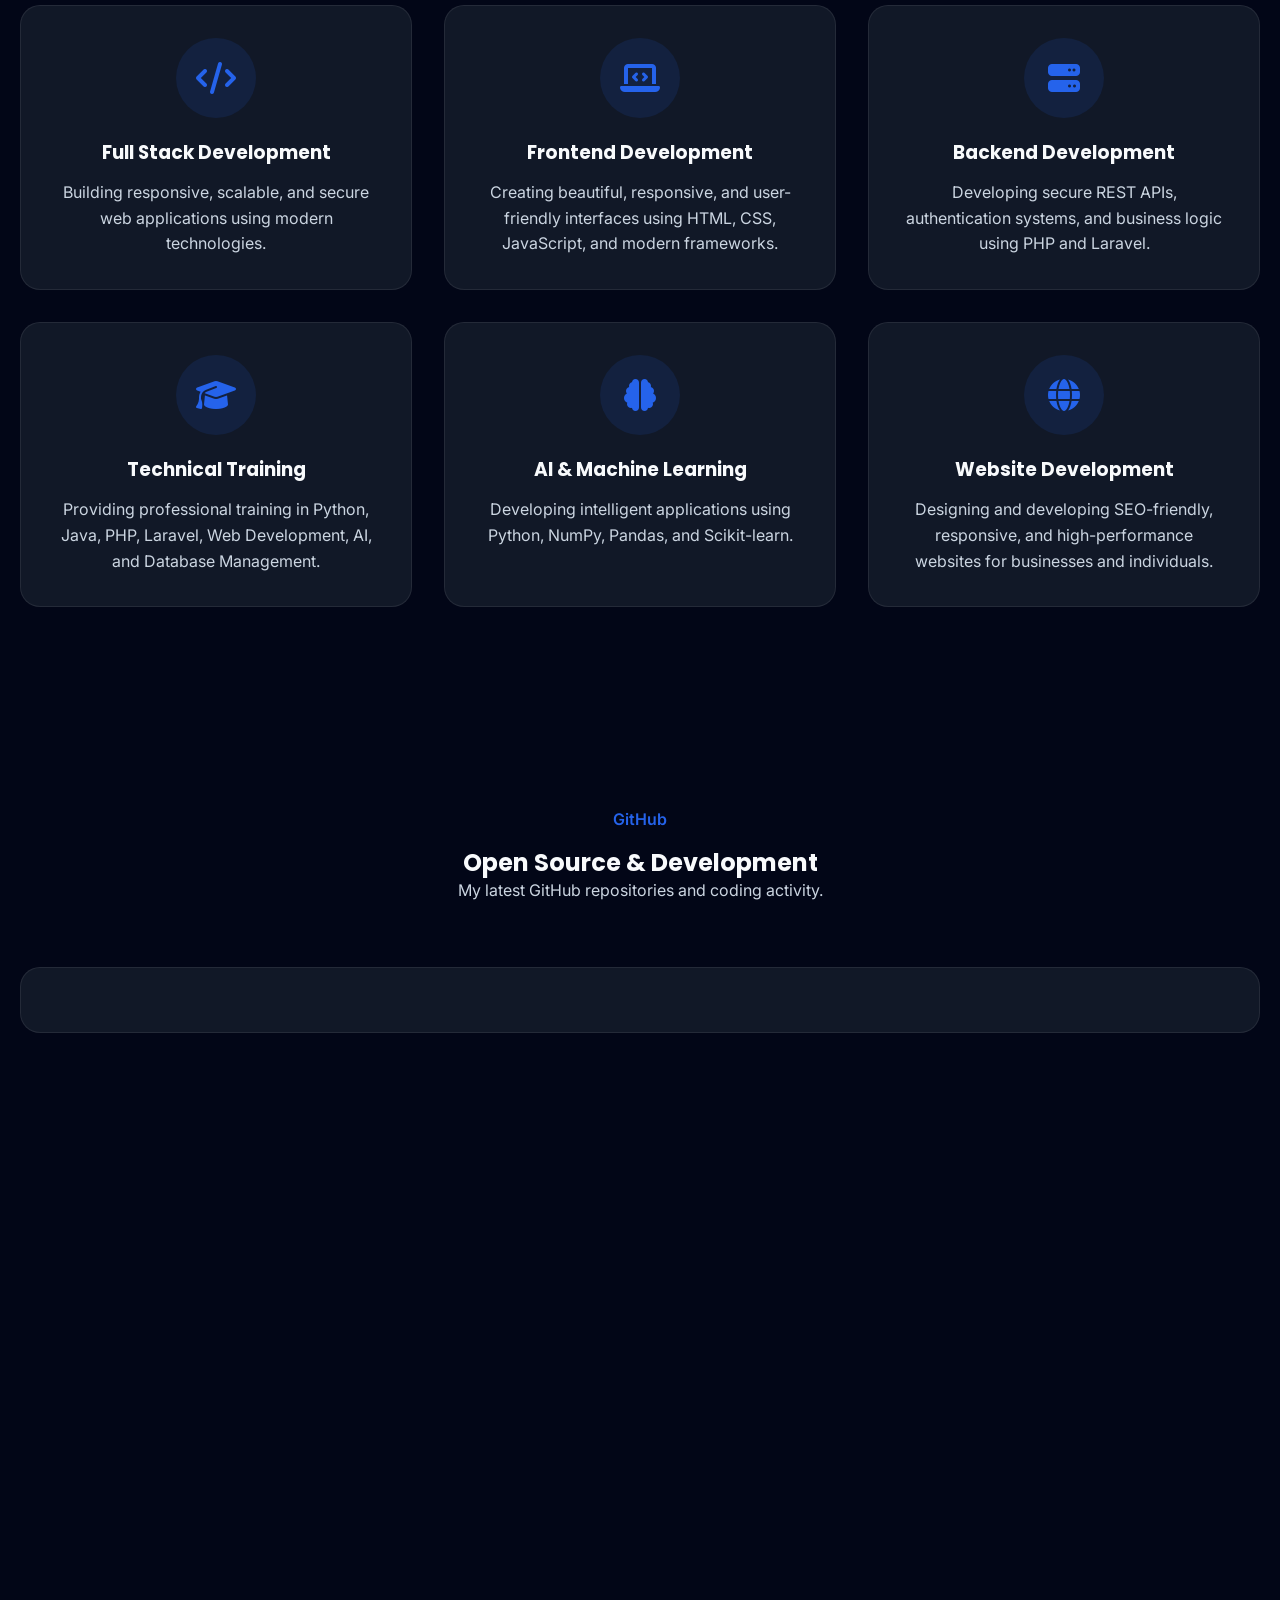
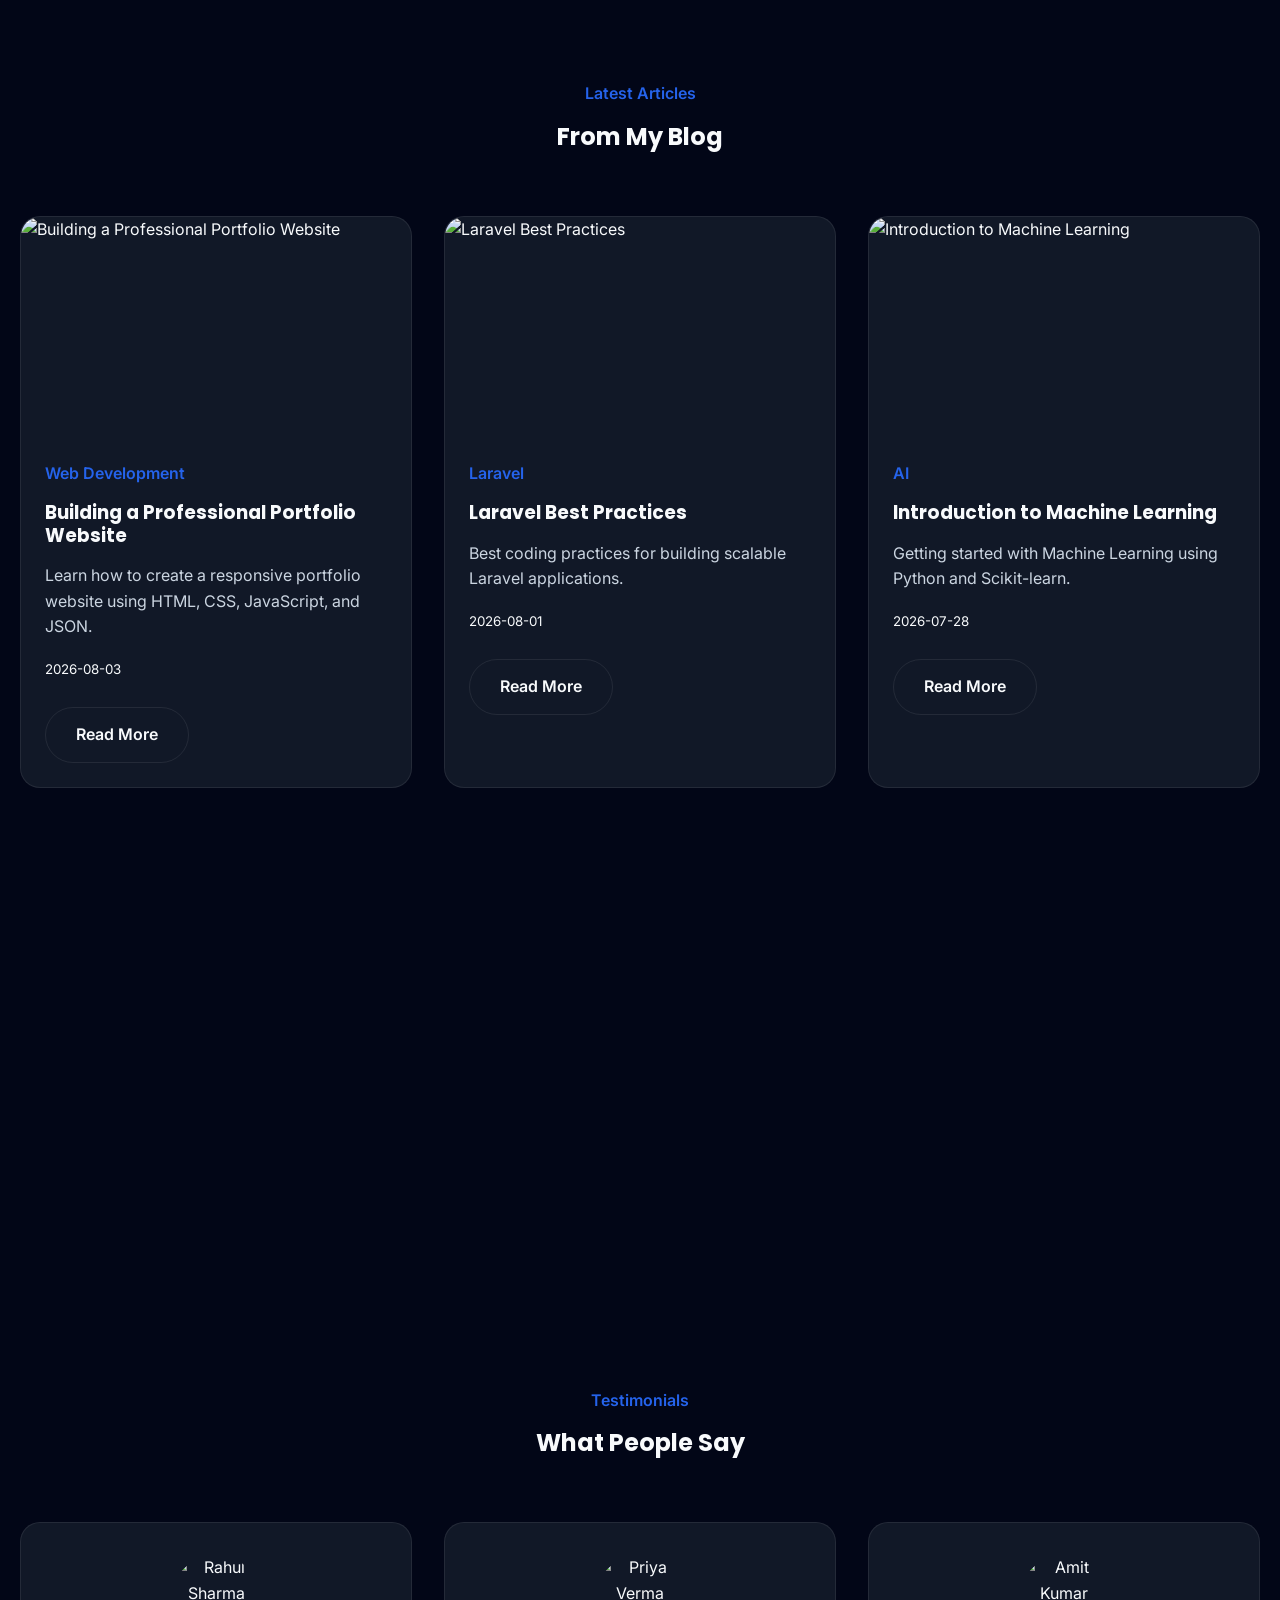
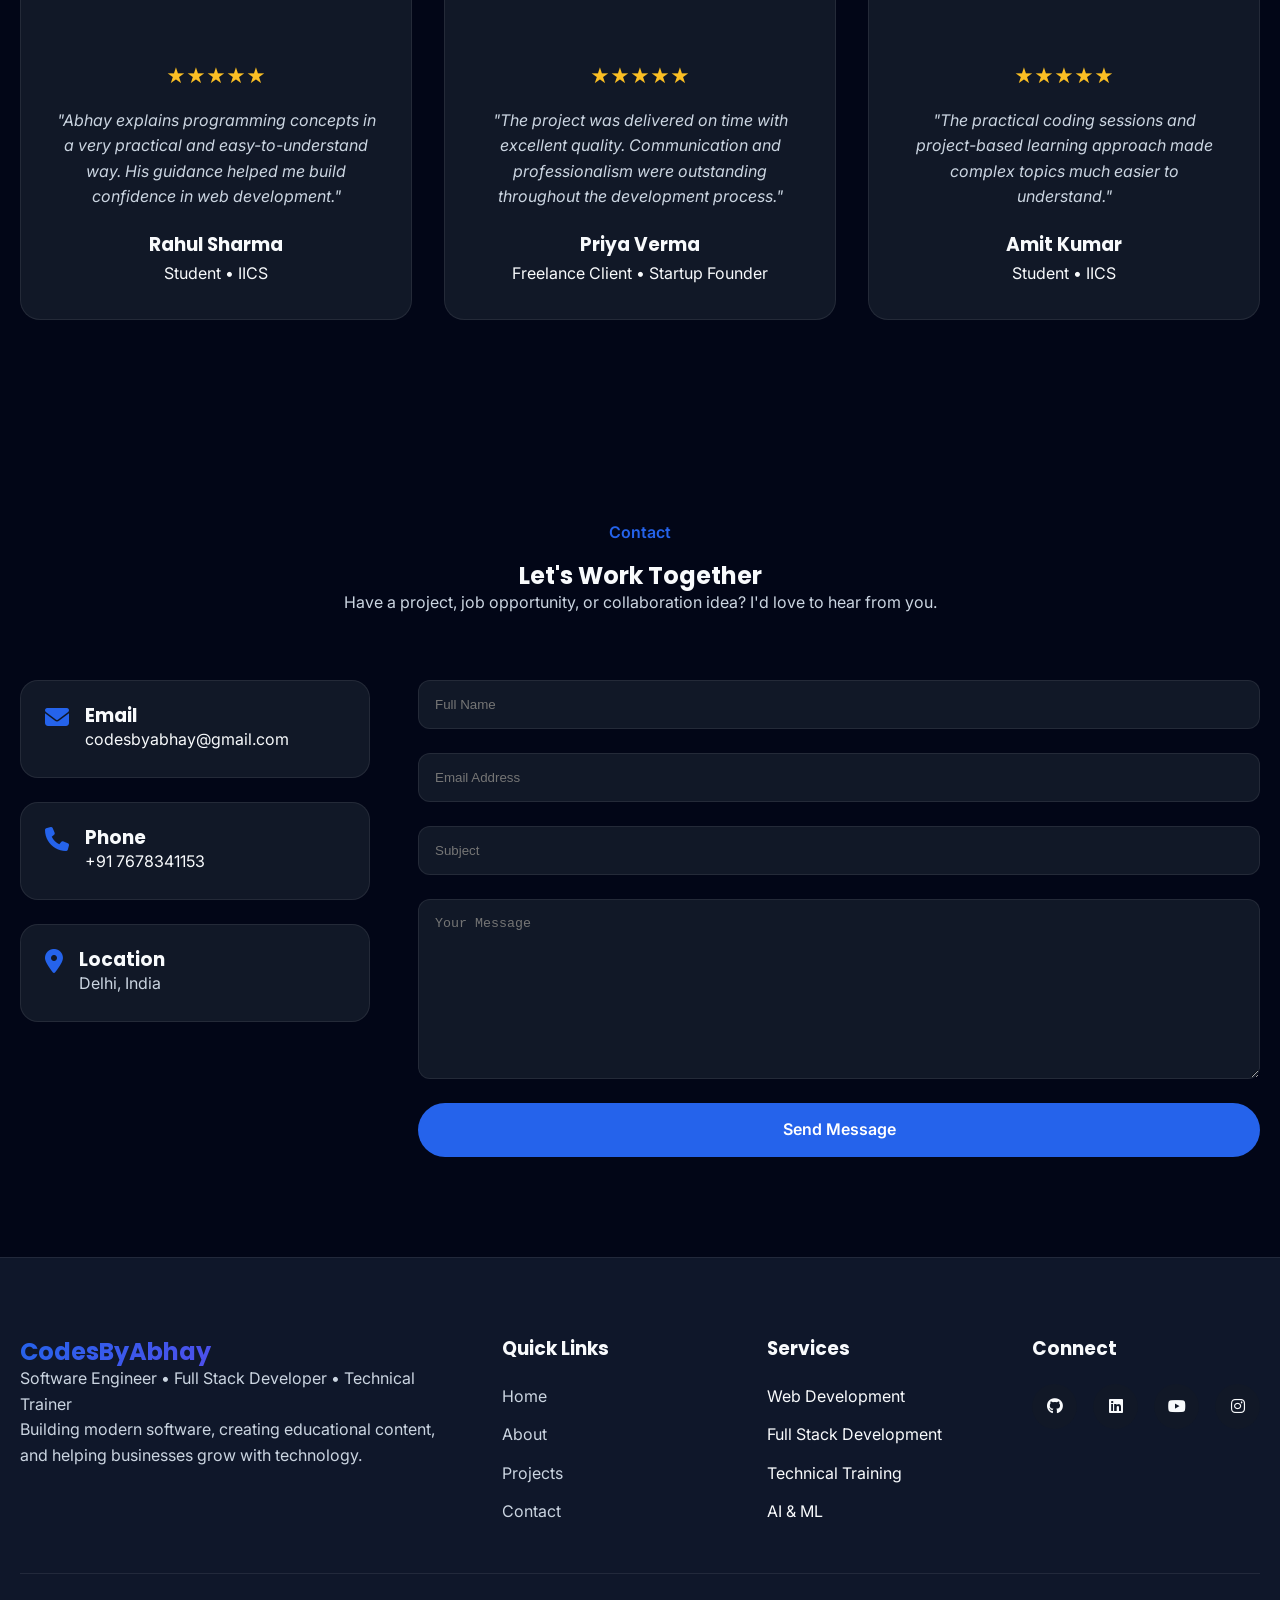
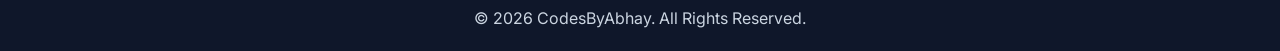
==== commit eee3c721: "Add professional footer and back-to-top button" ====
--- a/index.html
+++ b/index.html
@@ -689,8 +689,8 @@
 
                         <h3>Email</h3>
 
-                        <a href="mailto:contact@codesbyabhay.com">
-                            contact@codesbyabhay.com
+                        <a href="mailto:codesbyabhay@gmail.com">
+                            codesbyabhay@gmail.com
                         </a>
 
                     </div>
@@ -705,8 +705,8 @@
 
                         <h3>Phone</h3>
 
-                        <a href="tel:+919999999999">
-                            +91 99999 99999
+                        <a href="tel:+917678341153">
+                            +91 7678341153
                         </a>
 
                     </div>
--- a/assets/css/footer.css
+++ b/assets/css/footer.css
@@ -0,0 +1,97 @@
+/* ==========================================================
+   FOOTER
+========================================================== */
+
+.footer{
+
+    background:var(--bg-secondary);
+
+    border-top:1px solid var(--border);
+
+    padding:80px 0 20px;
+
+}
+
+.footer-grid{
+
+    display:grid;
+
+    grid-template-columns:2fr 1fr 1fr 1fr;
+
+    gap:3rem;
+
+}
+
+.footer h3{
+
+    margin-bottom:1.5rem;
+
+}
+
+.footer-links{
+
+    display:flex;
+
+    flex-direction:column;
+
+    gap:.8rem;
+
+}
+
+.footer-links a{
+
+    color:var(--text-light);
+
+}
+
+.footer-links a:hover{
+
+    color:var(--primary);
+
+}
+
+.footer-social{
+
+    display:flex;
+
+    gap:1rem;
+
+}
+
+.footer-social a{
+
+    width:45px;
+
+    height:45px;
+
+    display:flex;
+
+    justify-content:center;
+
+    align-items:center;
+
+    border-radius:50%;
+
+    background:var(--bg-card);
+
+    transition:var(--transition);
+
+}
+
+.footer-social a:hover{
+
+    background:var(--primary);
+
+}
+
+.footer-bottom{
+
+    text-align:center;
+
+    border-top:1px solid var(--border);
+
+    margin-top:3rem;
+
+    padding-top:2rem;
+
+}
--- a/assets/css/responsive.css
+++ b/assets/css/responsive.css
@@ -376,4 +376,32 @@
 
 }
 
+}
+
+@media(max-width:992px){
+
+.footer-grid{
+
+grid-template-columns:1fr 1fr;
+
+}
+
+}
+
+@media(max-width:576px){
+
+.footer-grid{
+
+grid-template-columns:1fr;
+
+text-align:center;
+
+}
+
+.footer-social{
+
+justify-content:center;
+
+}
+
 }
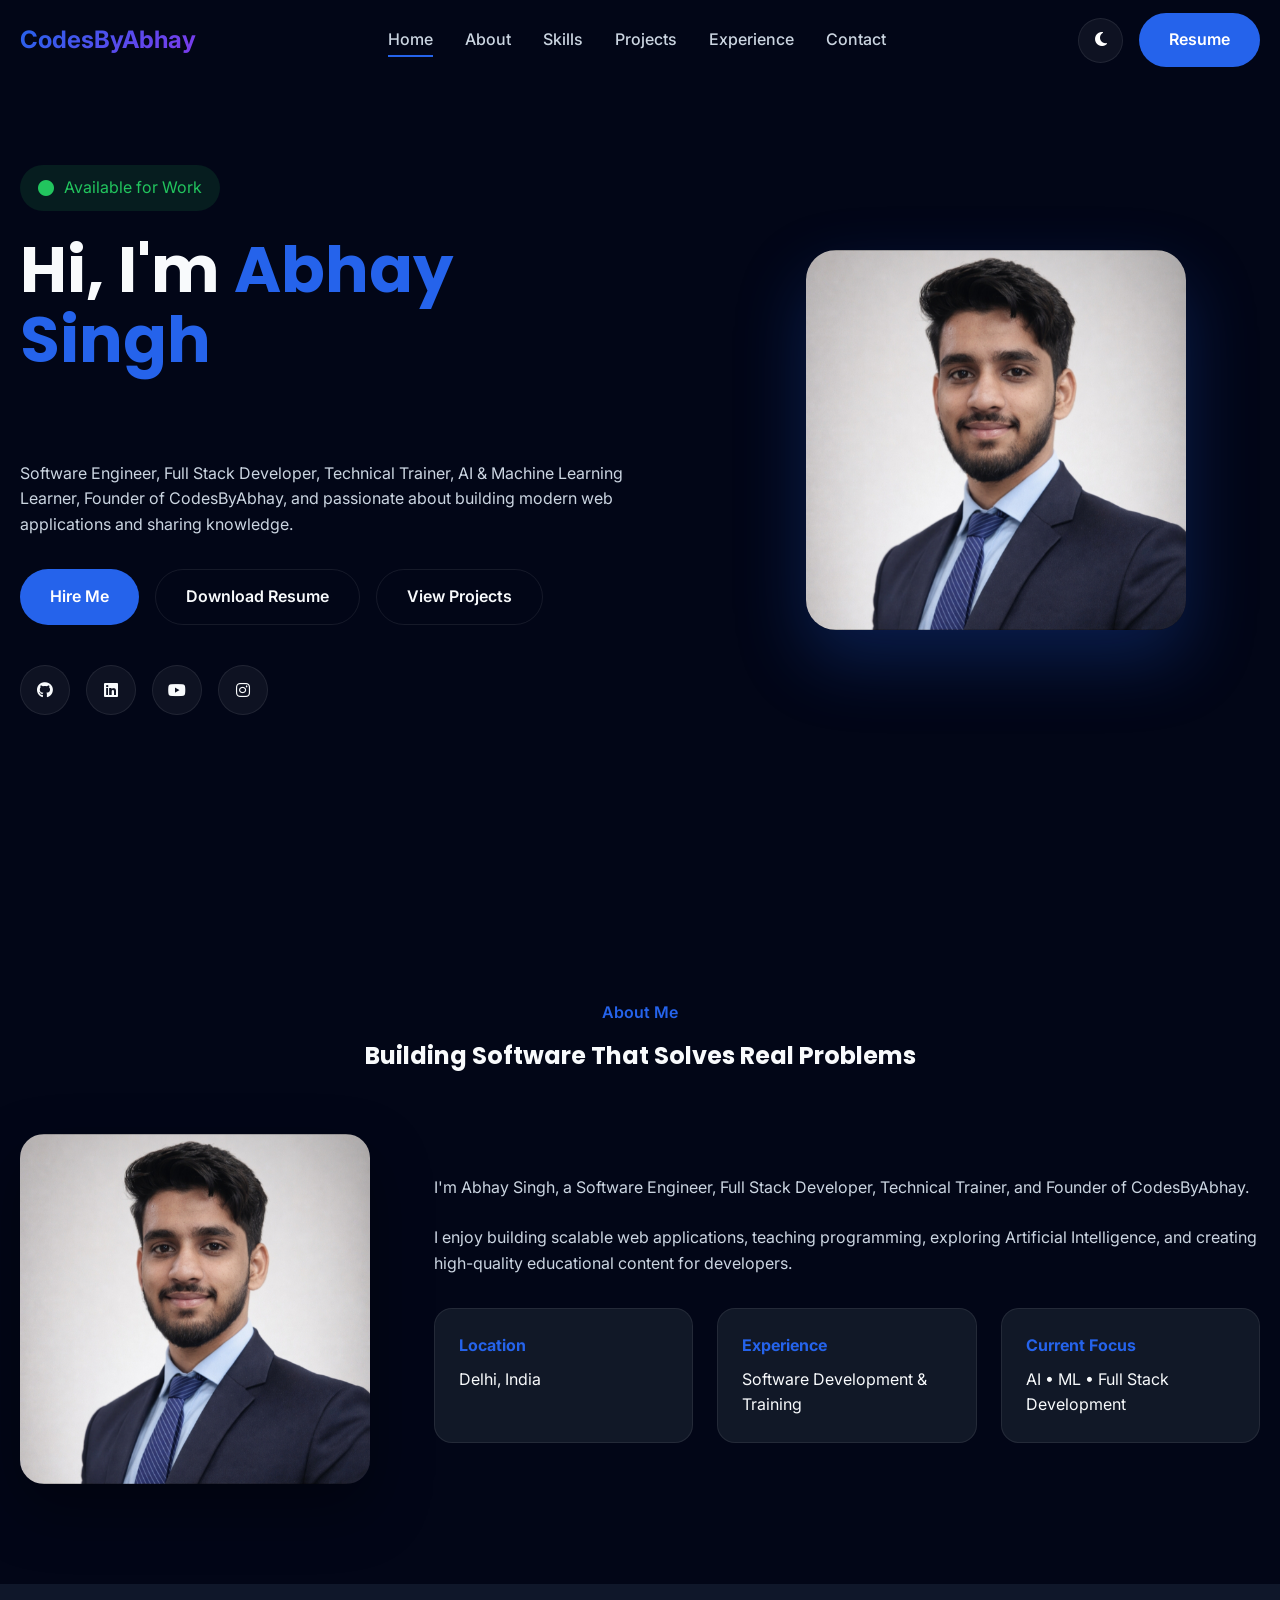
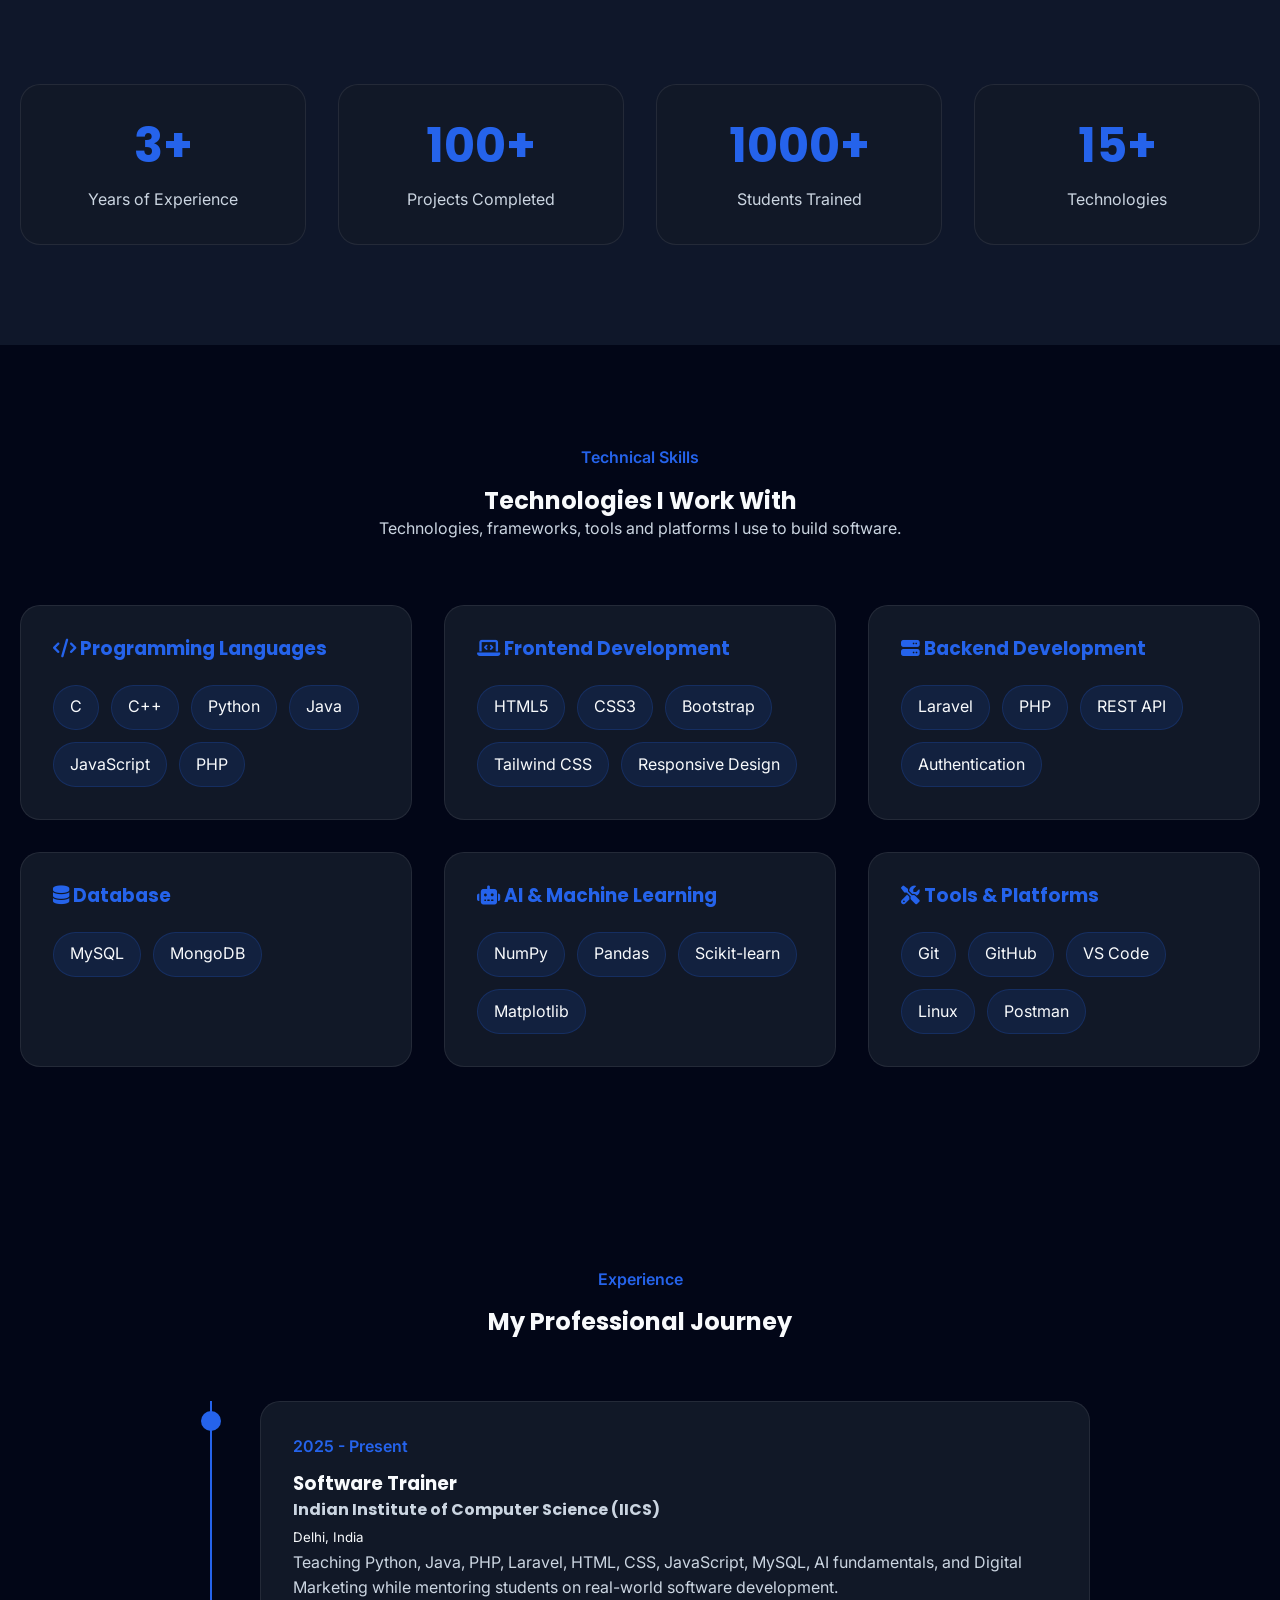
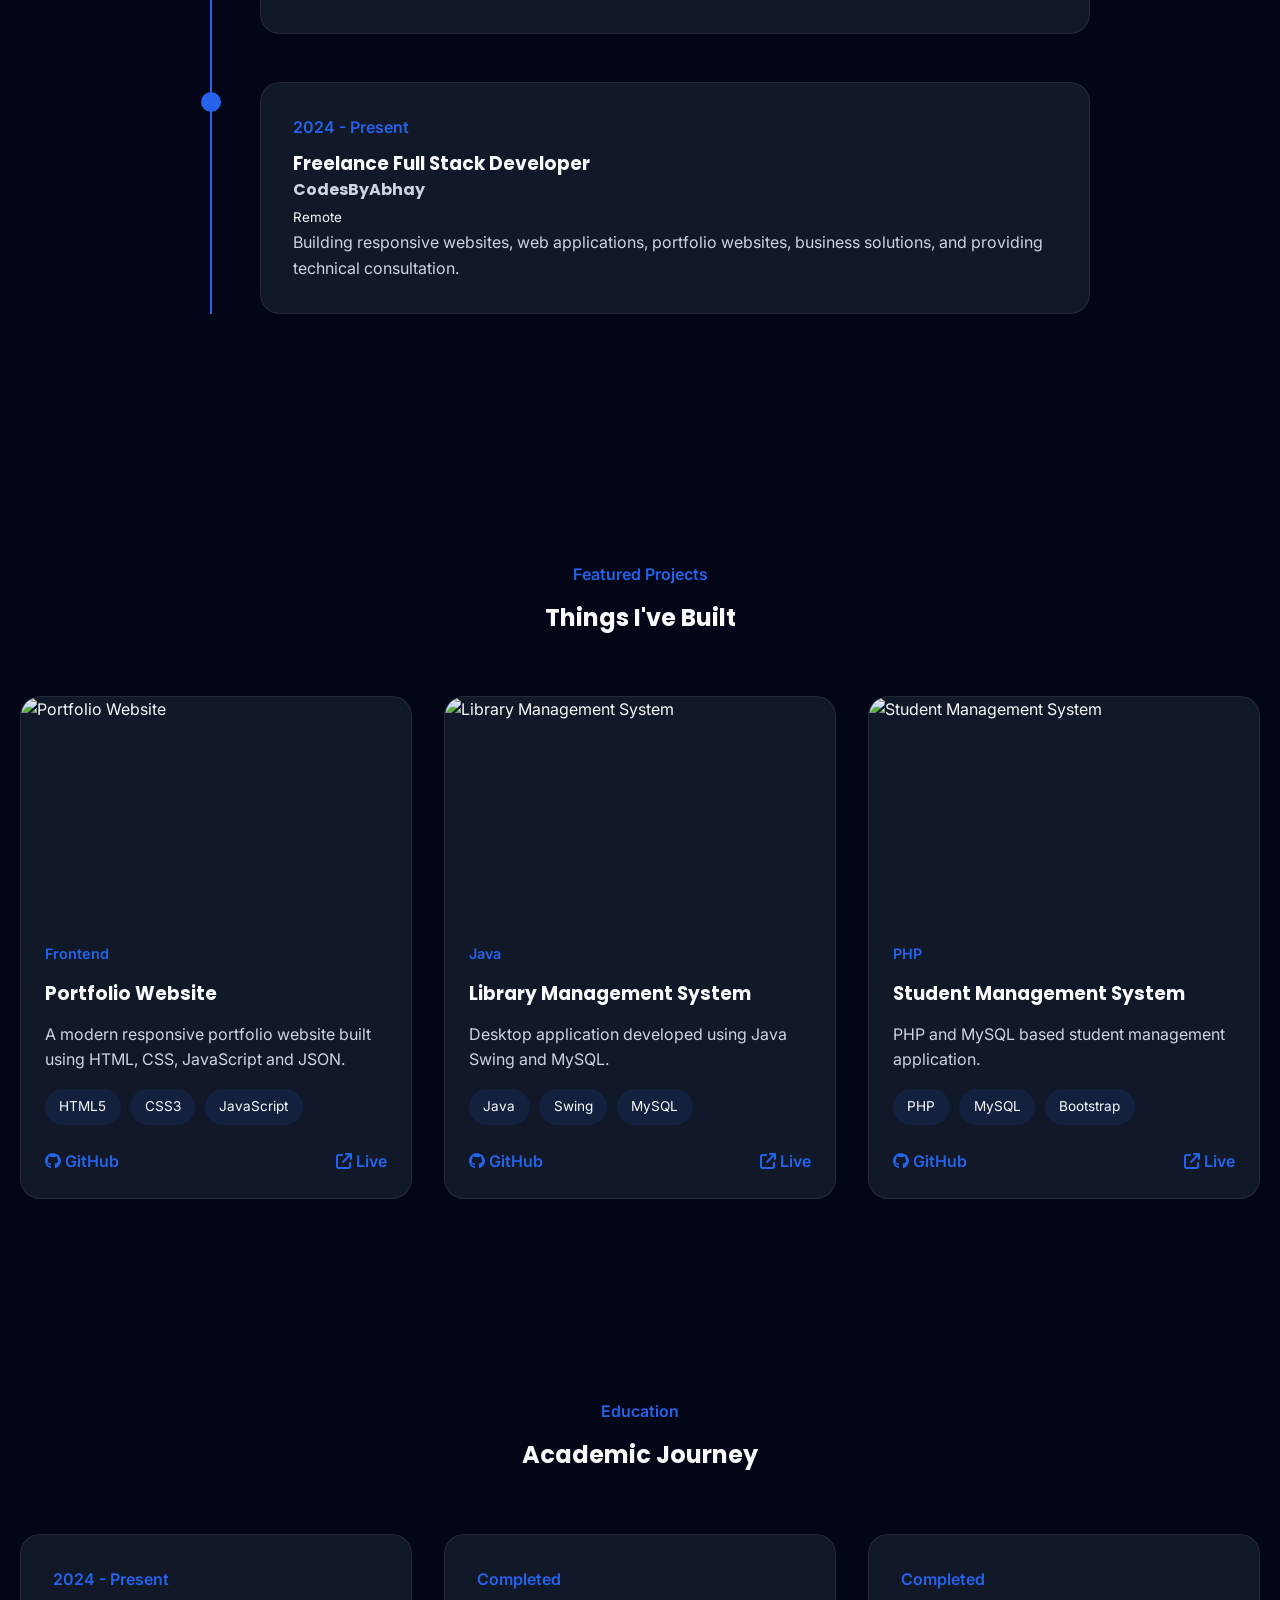
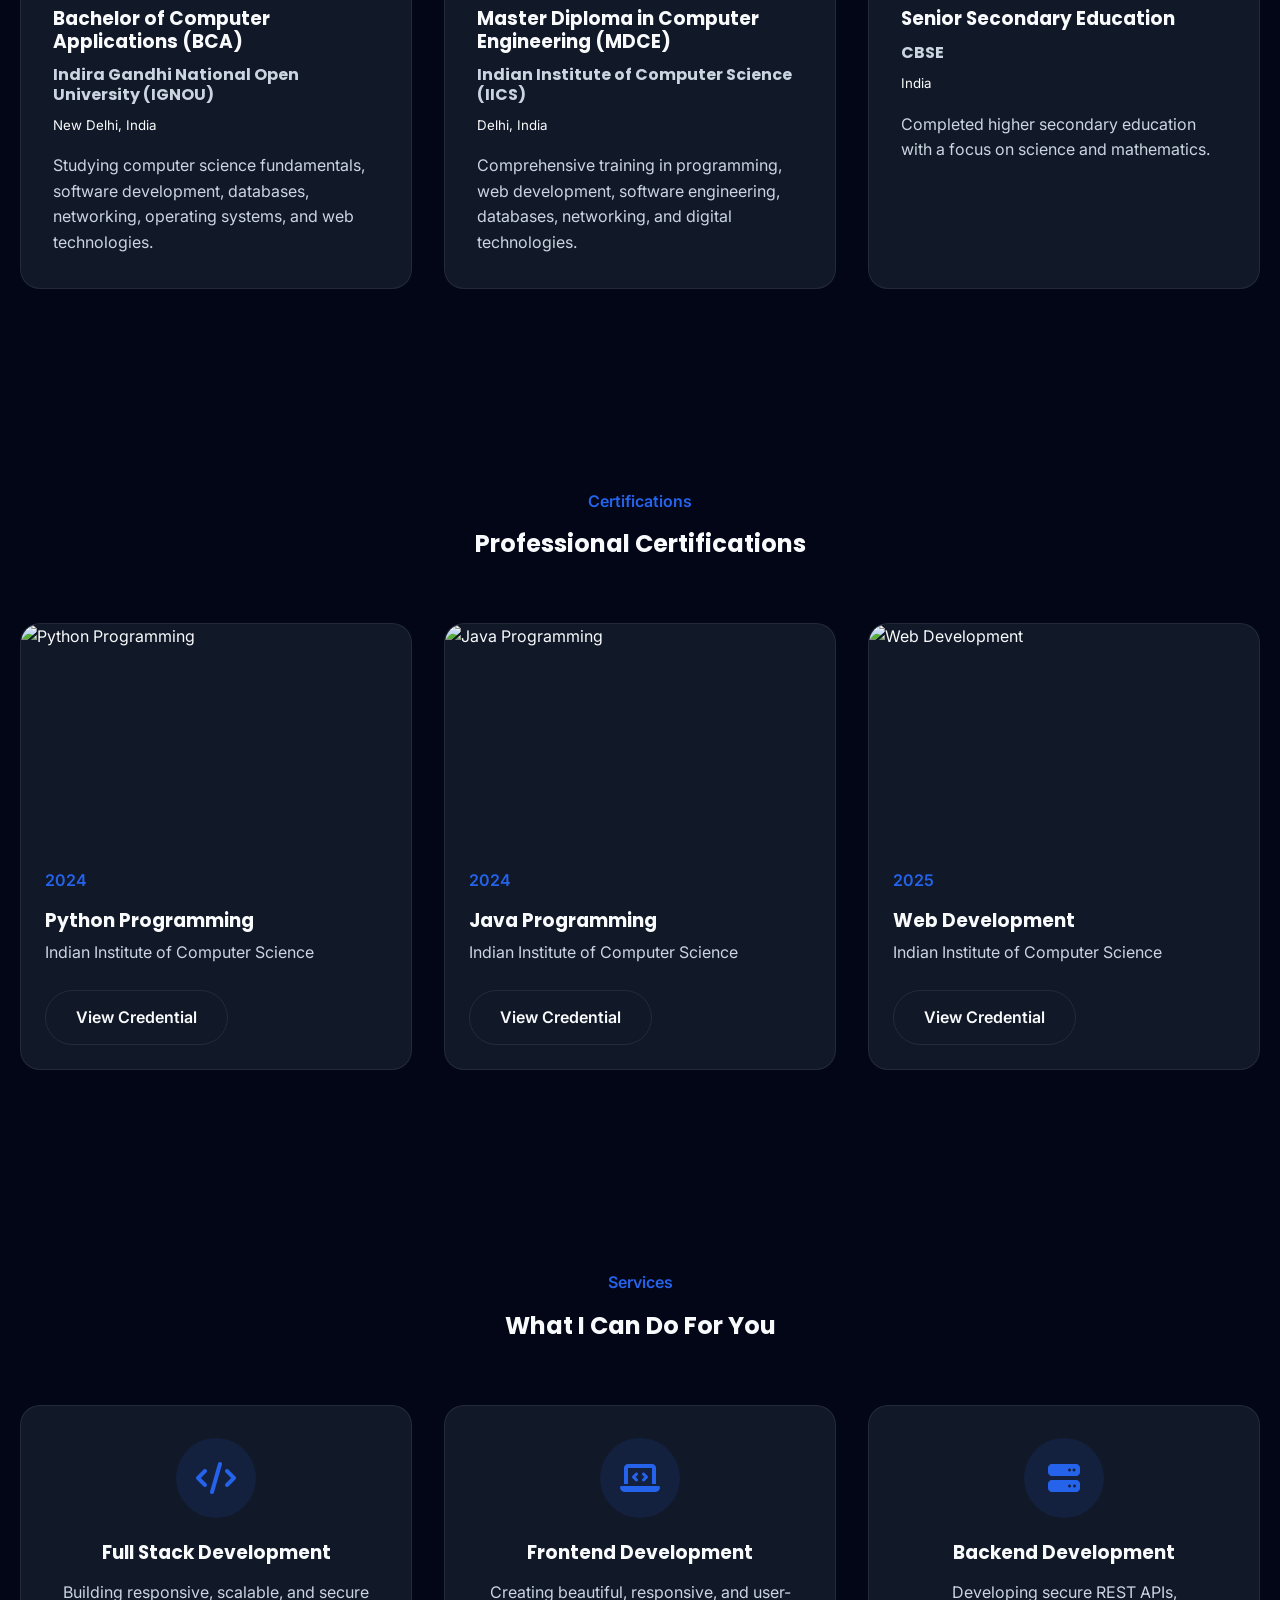
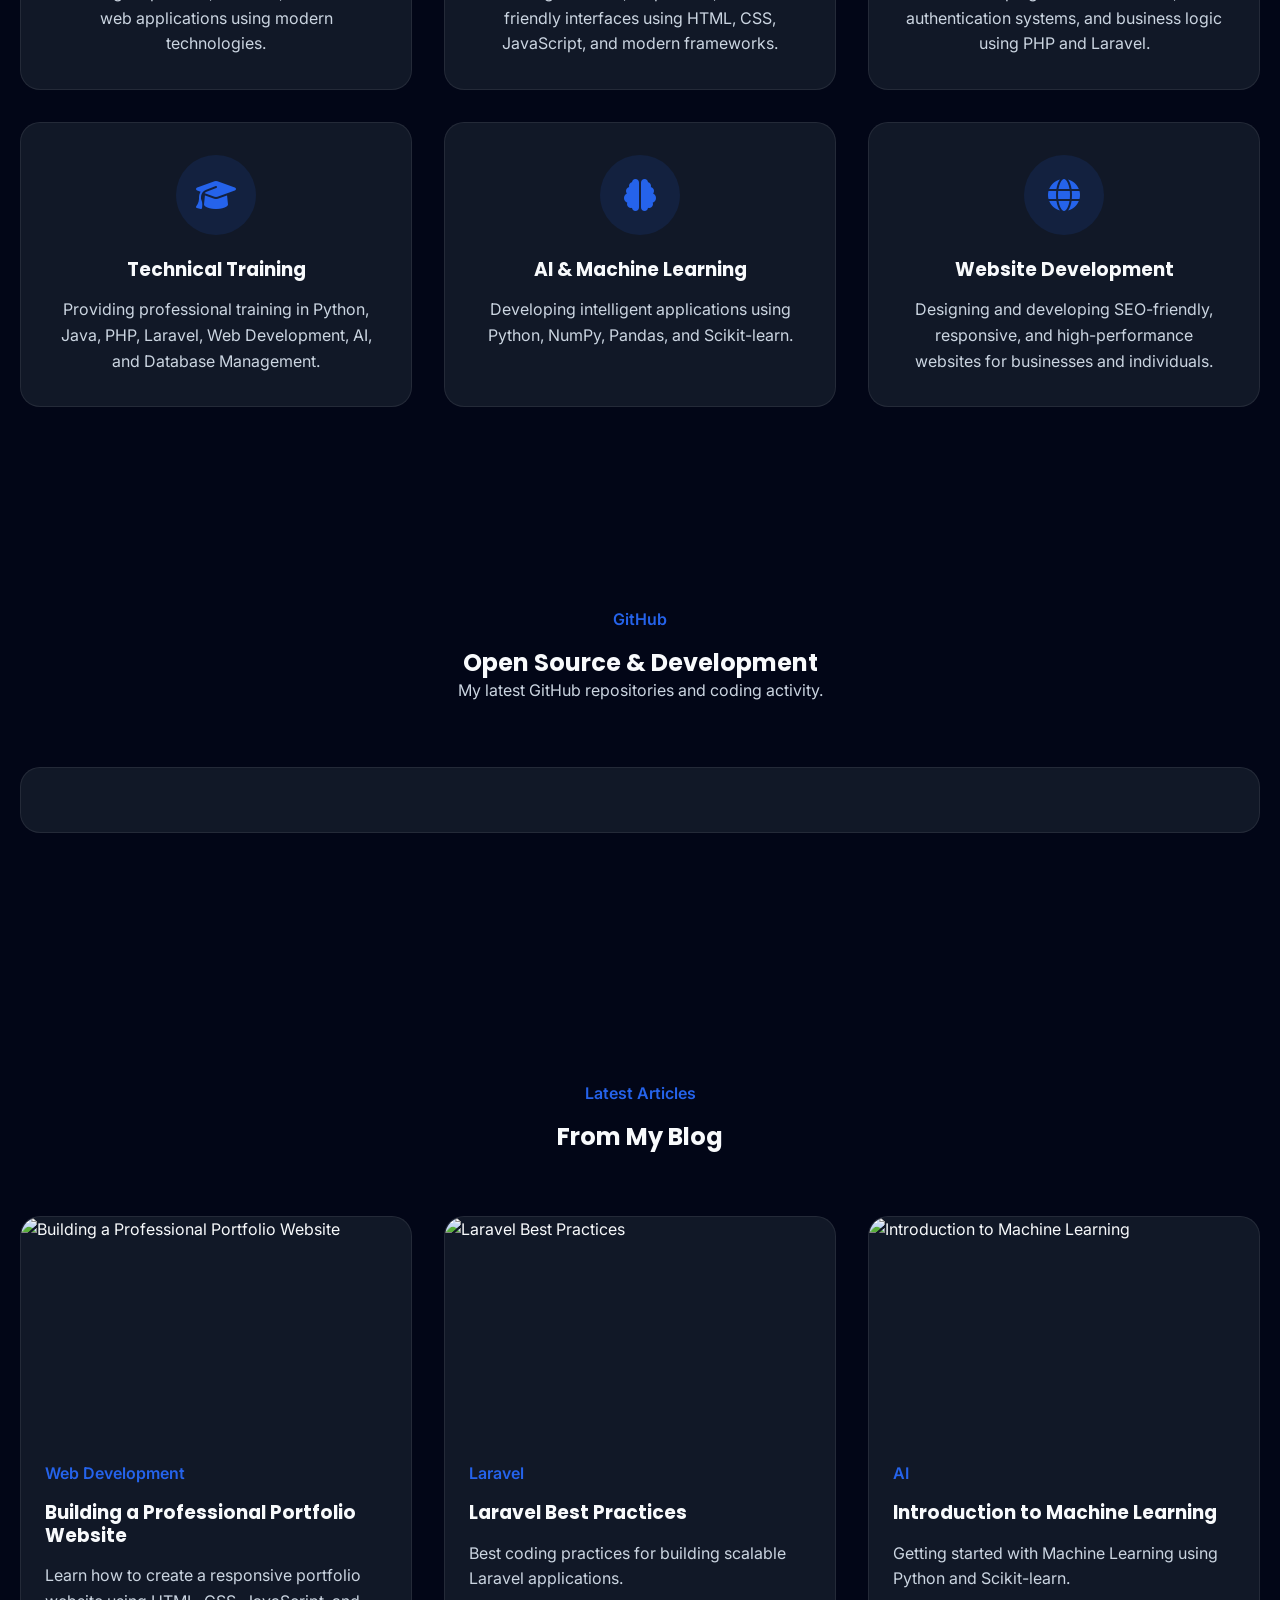
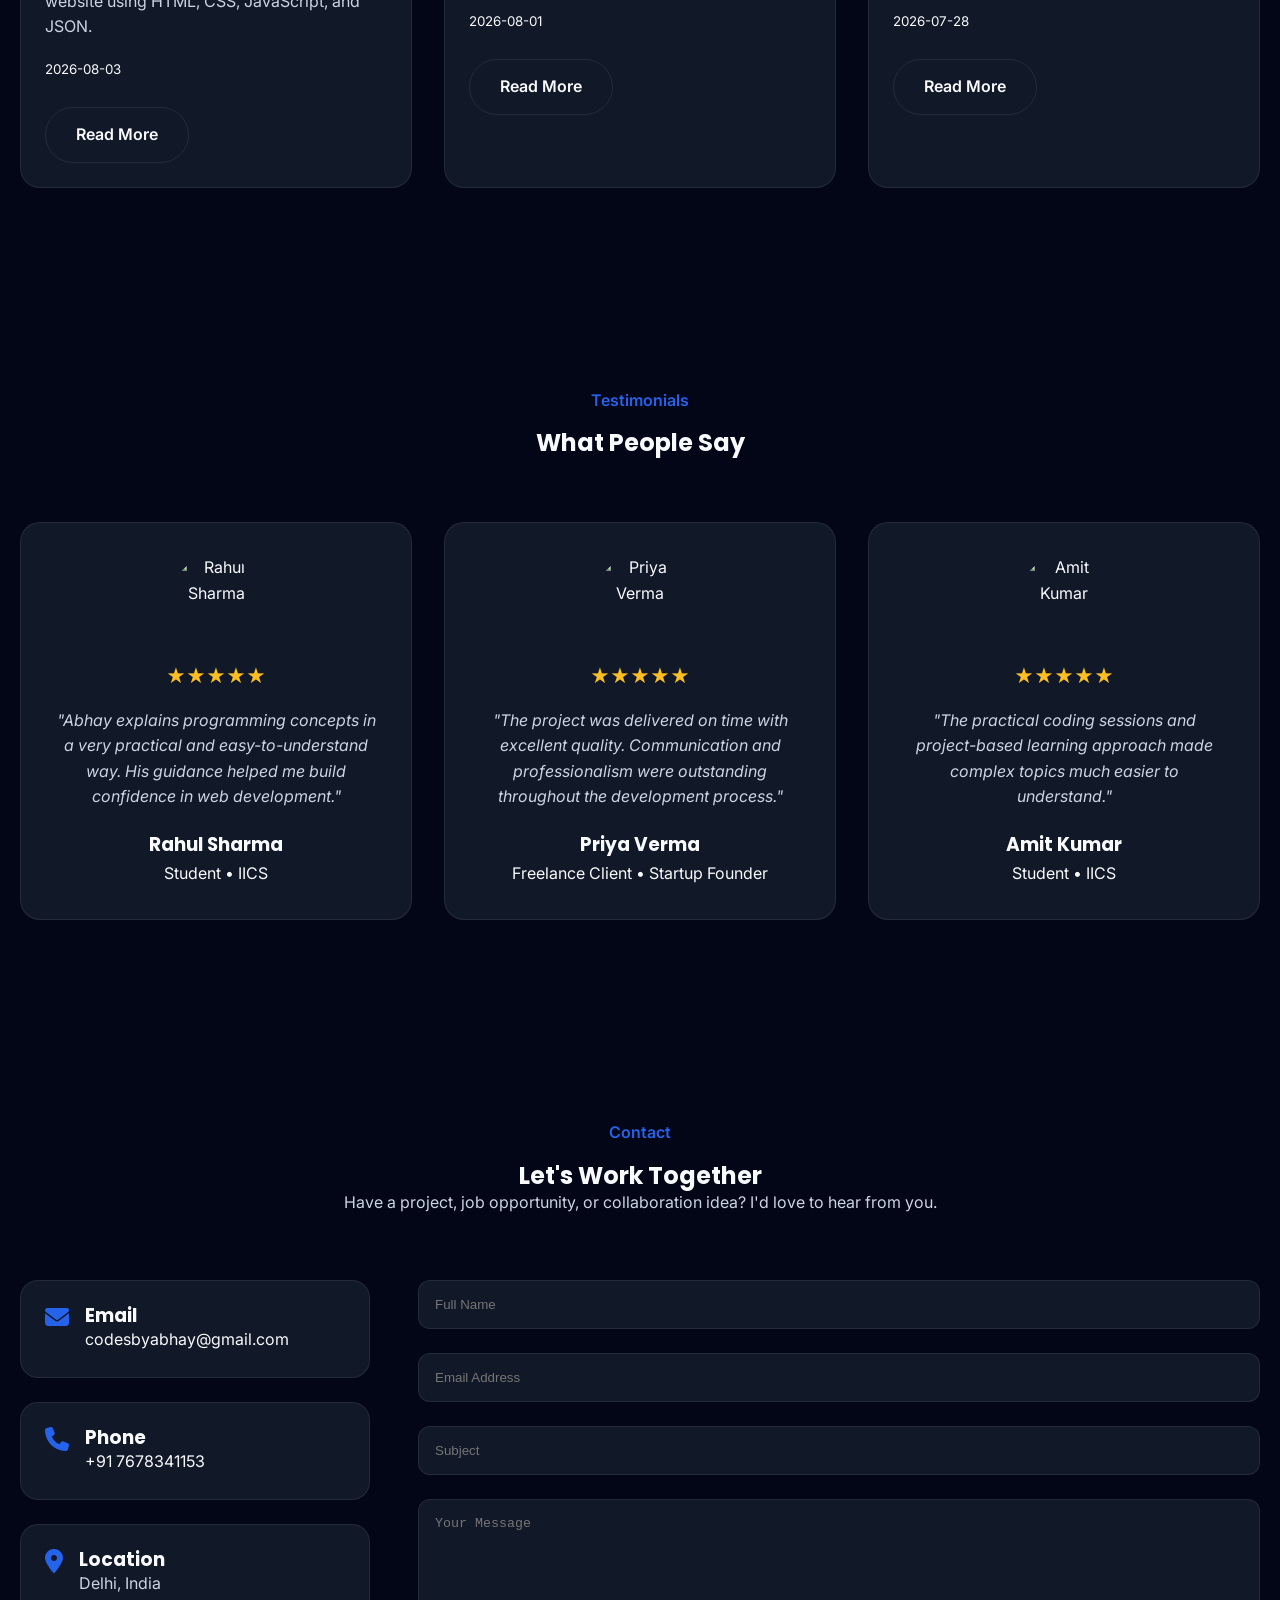
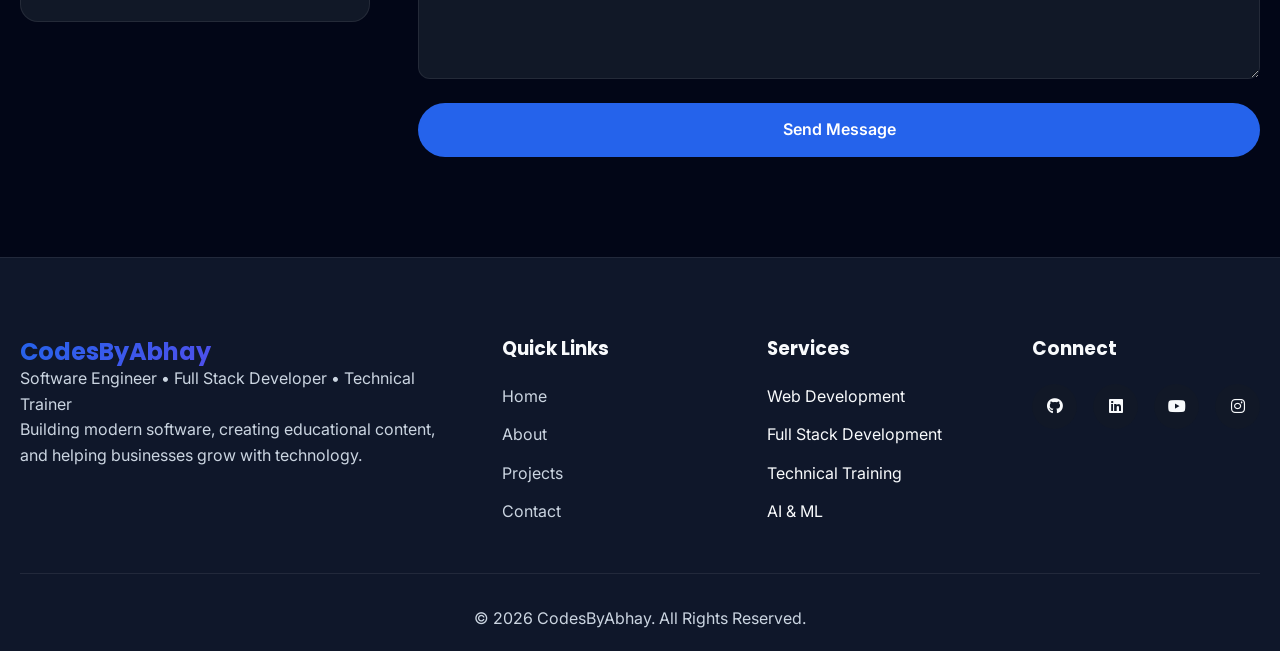
==== commit 71b8c474: "Add links for profiles" ====
--- a/index.html
+++ b/index.html
@@ -143,7 +143,7 @@
 
                 </button>
 
-                <a href="assets/resume/Abhay-Singh-Resume.pdf"
+                <a href="assets/resume/Abhay Singh Resume.pdf"
                    class="btn btn-primary"
                    download>
 
@@ -215,7 +215,7 @@
 
                 </a>
 
-                <a href="assets/resume/Abhay-Singh-Resume.pdf"
+                <a href="assets/resume/Abhay Singh Resume.pdf"
 
                    class="btn btn-outline"
 
@@ -237,13 +237,13 @@
 
             <div class="hero-social">
 
-                <a href="#"><i class="fab fa-github"></i></a>
-
-                <a href="#"><i class="fab fa-linkedin"></i></a>
-
-                <a href="#"><i class="fab fa-youtube"></i></a>
-
-                <a href="#"><i class="fab fa-instagram"></i></a>
+                <a href="https://github.com/codesbyabhay"><i class="fab fa-github"></i></a>
+
+                <a href="https://linkedin.com/in/codesbyabhay"><i class="fab fa-linkedin"></i></a>
+
+                <a href="https://youtube.com/@codesbyabhay"><i class="fab fa-youtube"></i></a>
+
+                <a href="https://instagram.com/codesbyabhay"><i class="fab fa-instagram"></i></a>
 
             </div>
 
@@ -530,7 +530,7 @@
 
 </section>
 
-      <section id="achievements"></section>
+      <!-- <section id="achievements"></section> -->
 
       <section class="services section" id="services">
 
@@ -590,9 +590,9 @@
 
 </section>
 
-      <section id="learning"></section>
-
-      <section id="brands"></section>
+      <!-- <section id="learning"></section> -->
+
+      <!-- <section id="brands"></section> -->
 
       <section class="blog section" id="blog">
 
@@ -624,9 +624,9 @@
 
 </section>
 
-      <section id="youtube"></section>
-
-      <section id="resume"></section>
+      <!-- <section id="youtube"></section> -->
+
+      <!-- <section id="resume"></section> -->
 
       <section class="testimonials section" id="testimonials">
 
@@ -857,19 +857,19 @@
 
                     </a>
 
-                    <a href="#" target="_blank">
+                    <a href="https://linkedin.com/in/codesbyabhay" target="_blank">
 
                         <i class="fab fa-linkedin"></i>
 
                     </a>
 
-                    <a href="#" target="_blank">
+                    <a href="https://youtube.com/@codesbyabhay" target="_blank">
 
                         <i class="fab fa-youtube"></i>
 
                     </a>
 
-                    <a href="#" target="_blank">
+                    <a href="https://instagram.com/codesbyabhay" target="_blank">
 
                         <i class="fab fa-instagram"></i>
 
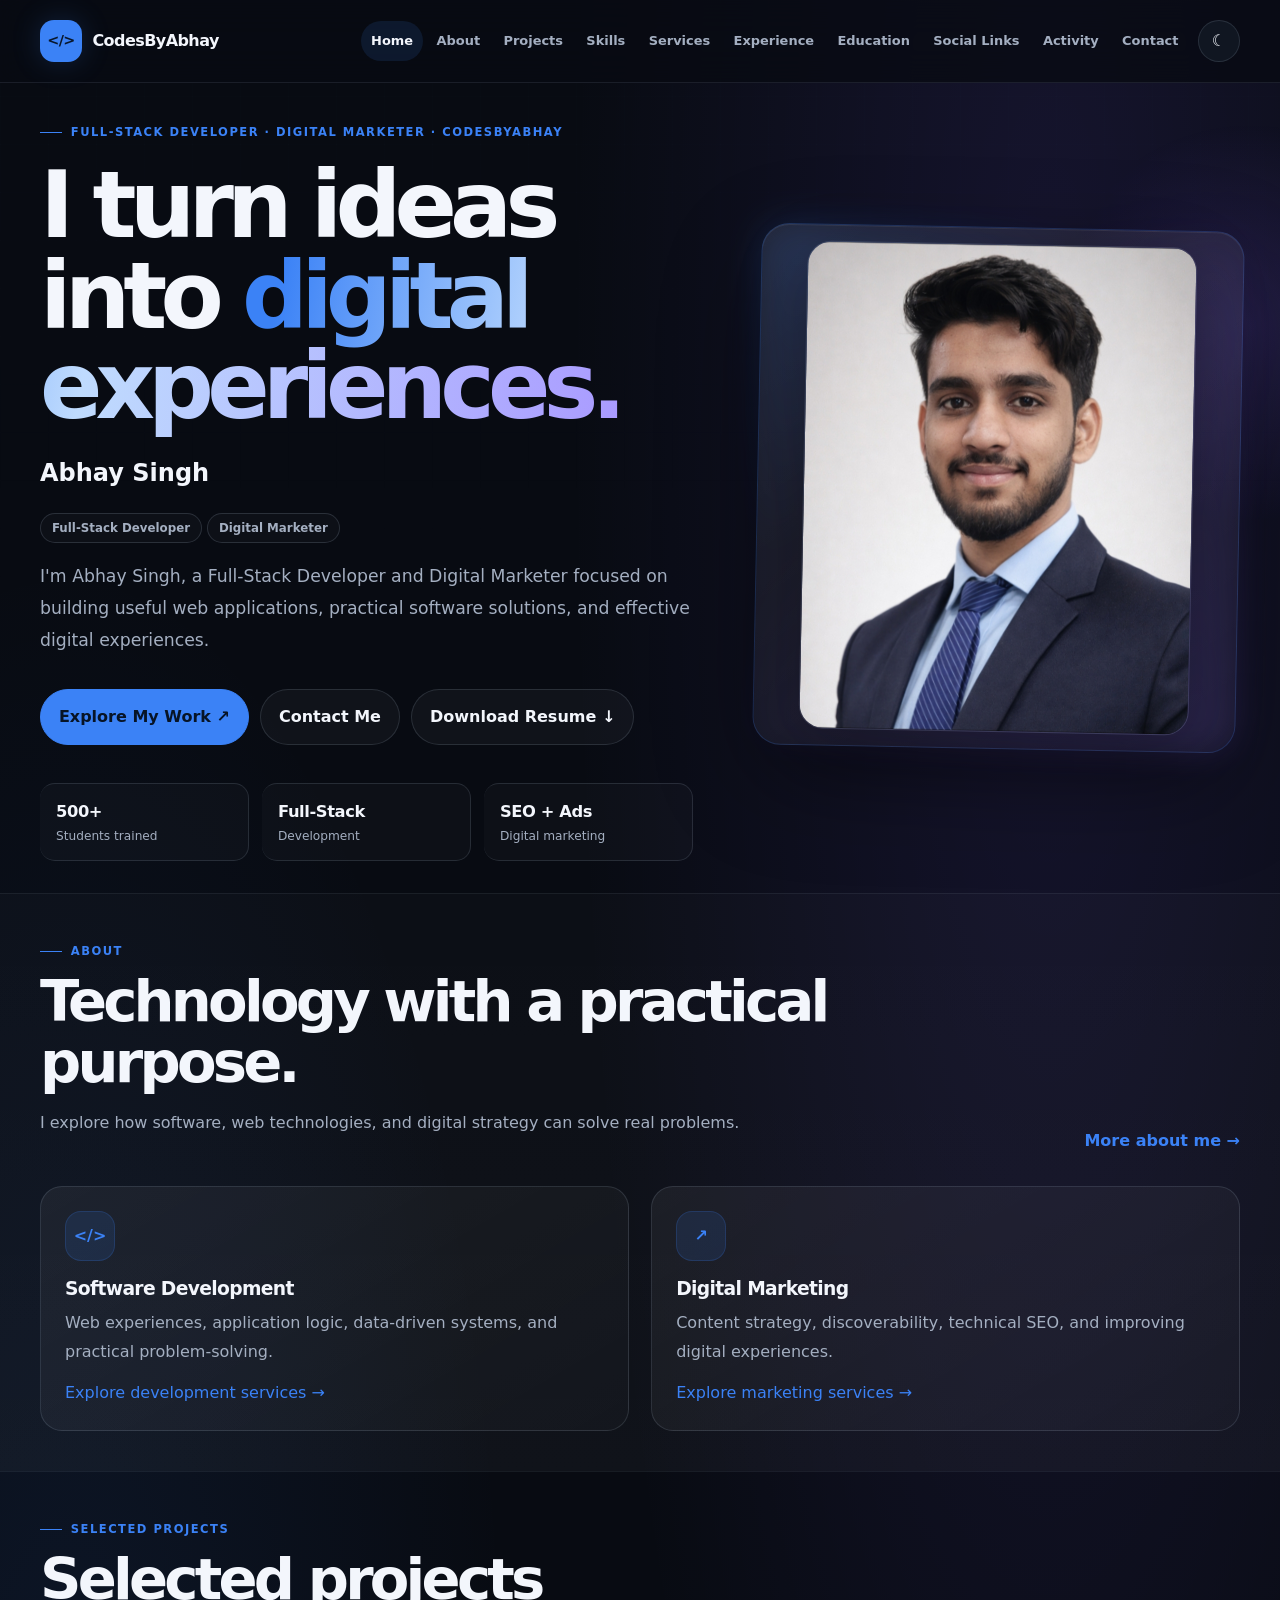
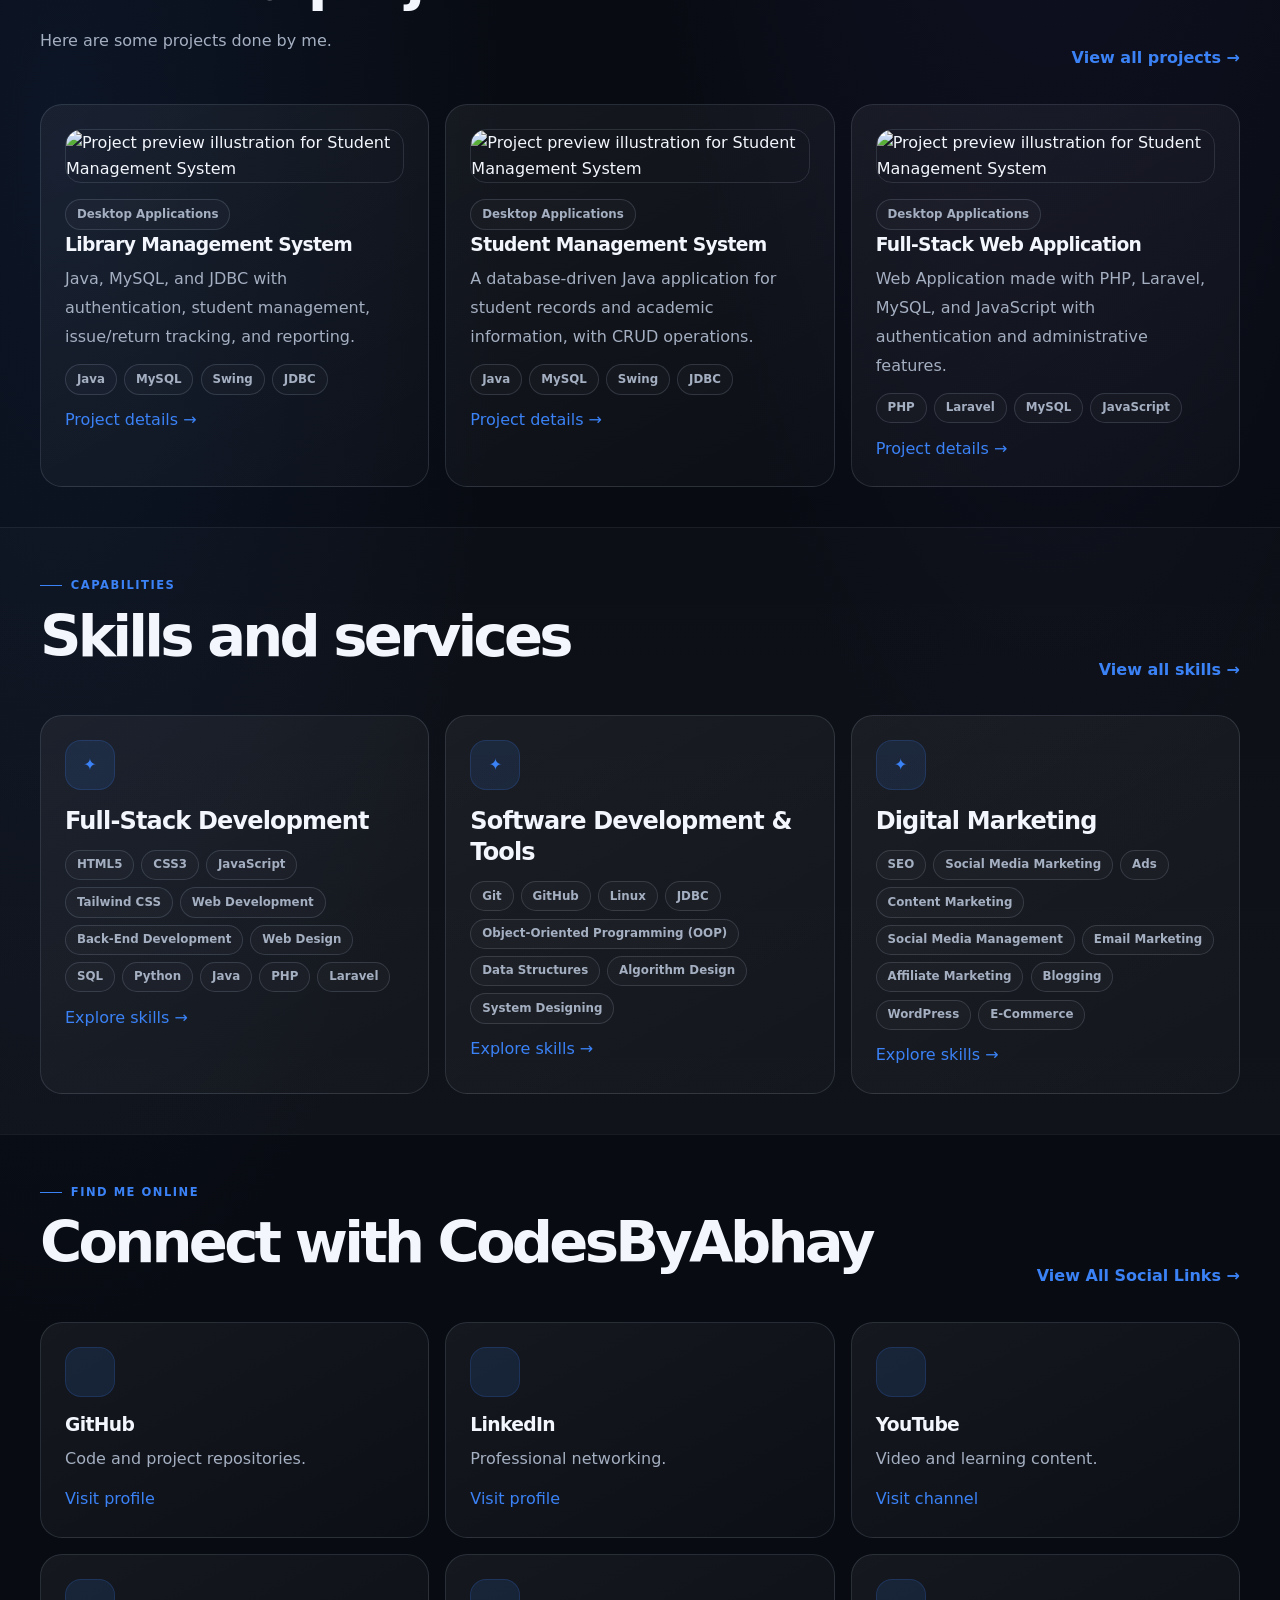
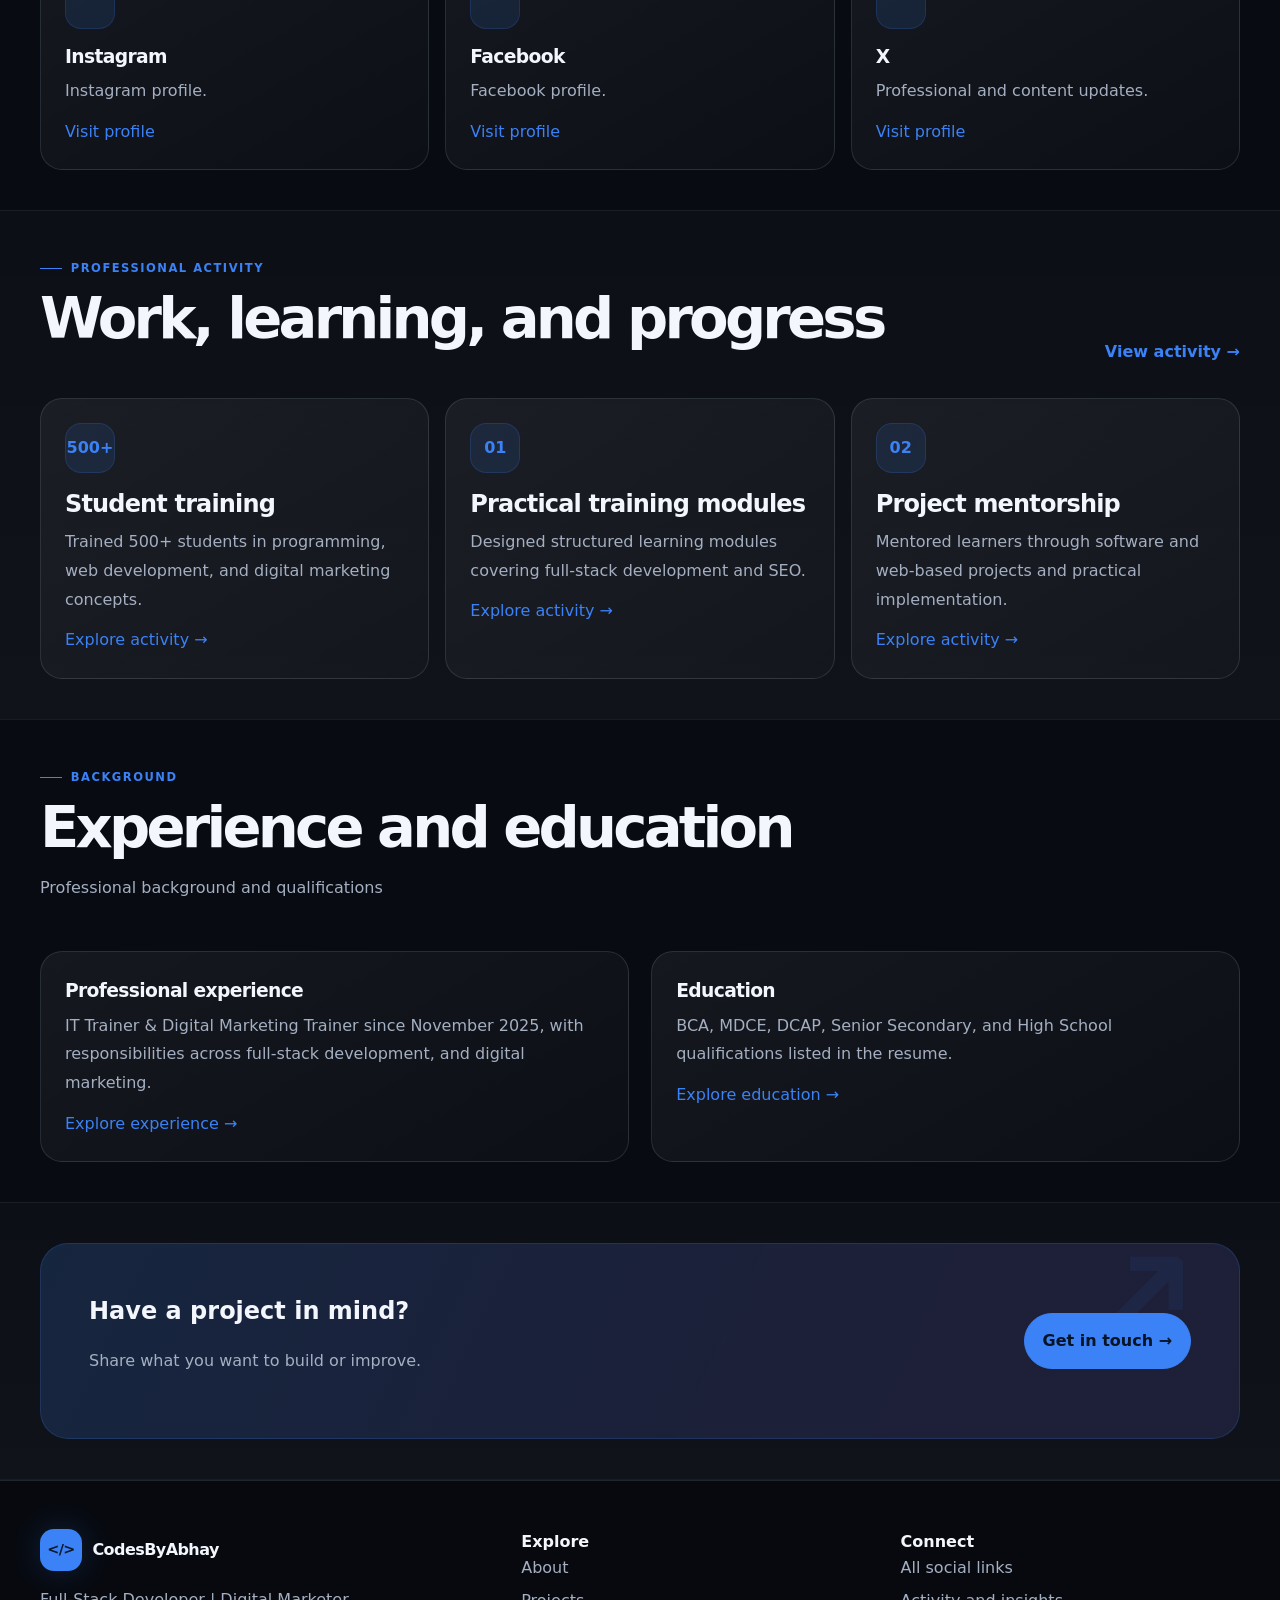
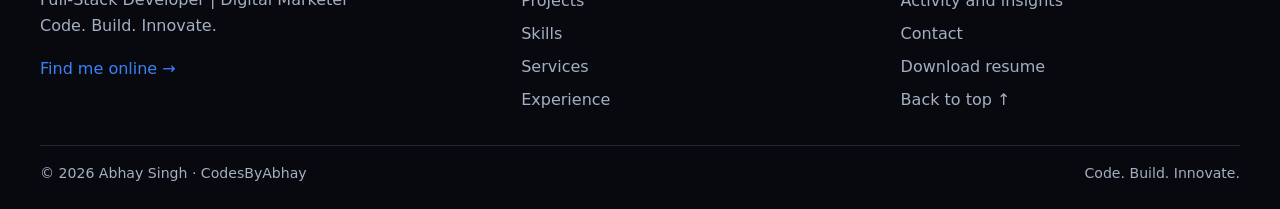
==== commit 4d1ae69e: "Initial portfolio upload" ====
--- a/index.html
+++ b/index.html
@@ -1,931 +1,370 @@
-<!DOCTYPE html>
+<!doctype html>
 <html lang="en">
-  <head>
-    <!-- Basic Meta -->
-    <meta charset="UTF-8" />
-    <meta http-equiv="X-UA-Compatible" content="IE=edge" />
-    <meta name="viewport" content="width=device-width, initial-scale=1.0" />
-
-    <!-- Primary SEO -->
-    <title>Abhay Singh | Software Engineer | Full Stack Developer</title>
-
-    <meta
-      name="title"
-      content="Abhay Singh | Software Engineer | Full Stack Developer"
-    />
-    <meta
-      name="description"
-      content="Official portfolio of Abhay Singh - Software Engineer, Full Stack Developer, Python Developer, Laravel Developer, AI & Machine Learning Learner, Technical Trainer and Founder of CodesByAbhay."
-    />
-
-    <meta
-      name="keywords"
-      content="Abhay Singh, Software Engineer, Full Stack Developer, Python Developer, Laravel Developer, PHP Developer, Java Developer, Web Developer, CodesByAbhay"
-    />
-
-    <meta name="author" content="Abhay Singh" />
-    <meta name="robots" content="index, follow" />
-
-    <!-- Theme -->
-    <meta name="theme-color" content="#020617" />
-
-    <!-- Open Graph -->
-    <meta property="og:type" content="website" />
-    <meta property="og:title" content="Abhay Singh | Portfolio" />
-    <meta
-      property="og:description"
-      content="Professional Portfolio of Abhay Singh - Software Engineer & Full Stack Developer."
-    />
-    <meta property="og:image" content="assets/images/og/og-image.png" />
-    <meta
-      property="og:url"
-      content="https://codesbyabhay.github.io/portfolio/"
-    />
-
-    <!-- Twitter -->
-    <meta name="twitter:card" content="summary_large_image" />
-
-    <!-- Favicon -->
-    <link rel="icon" href="favicon.ico" />
-
-    <!-- Manifest -->
-    <link rel="manifest" href="manifest.json" />
-
-    <!-- Google Fonts -->
-    <link rel="preconnect" href="https://fonts.googleapis.com" />
-
-    <link rel="preconnect" href="https://fonts.gstatic.com" crossorigin />
-
-    <link
-      href="https://fonts.googleapis.com/css2?family=Inter:wght@100..900&family=Manrope:wght@200..800&family=Poppins:wght@100..900&display=swap"
-      rel="stylesheet"
-    />
-
-    <!-- Font Awesome -->
-    <link
-      rel="stylesheet"
-      href="https://cdnjs.cloudflare.com/ajax/libs/font-awesome/6.7.2/css/all.min.css"
-    />
-
-    <!-- CSS -->
-    <link rel="stylesheet" href="assets/css/variables.css">
-    <link rel="stylesheet" href="assets/css/utilities.css">
+
+<head>
+    <meta charset="utf-8">
+    <meta name="viewport" content="width=device-width, initial-scale=1">
+    <title>Home | CodesByAbhay</title>
+    <meta name="description"
+        content="Abhay Singh — Full-Stack Developer, IT Trainer, and Digital Marketing Trainer. Explore software projects, technical skills, and professional experience.">
+    <meta name="theme-color" content="#2563eb">
+    <link rel="canonical" href="https://codesbyabhay.github.io/portfolio/">
+    <meta property="og:type" content="website">
+    <meta property="og:title" content="Home | CodesByAbhay">
+    <meta property="og:description" content="Abhay Singh, Full-Stack Developer and Digital Marketer.">
+    <meta property="og:url" content="https://codesbyabhay.github.io/portfolio/">
+    <meta property="og:site_name" content="CodesByAbhay">
     <link rel="stylesheet" href="assets/css/style.css">
-    <link rel="stylesheet" href="assets/css/navbar.css">
-    <link rel="stylesheet" href="assets/css/hero.css">
-    <link rel="stylesheet" href="assets/css/about.css">
-    <link rel="stylesheet" href="assets/css/skills.css">
-    <link rel="stylesheet" href="assets/css/projects.css">
-    <link rel="stylesheet" href="assets/css/footer.css">
-    <link rel="stylesheet" href="assets/css/animations.css">
-    <link rel="stylesheet" href="assets/css/responsive.css">
-    <link rel="stylesheet" href="assets/css/statistics.css">
-    <link rel="stylesheet" href="assets/css/experience.css">
-    <link rel="stylesheet" href="assets/css/education.css">
-    <link rel="stylesheet" href="assets/css/certifications.css">
-    <link rel="stylesheet" href="assets/css/services.css">
-    <link rel="stylesheet" href="assets/css/github.css">
-    <link rel="stylesheet" href="assets/css/blog.css">
-    <link rel="stylesheet" href="assets/css/testimonials.css">
-    <link rel="stylesheet" href="assets/css/contact.css">
-    
-    
-  </head>
-
-  <body>
-    <!-- ========================= -->
-    <!-- Preloader -->
-    <!-- ========================= -->
-
-    <div id="preloader"></div>
-
-<!-- ========================= HEADER ========================= -->
-
-<header class="header" id="header">
-
+    <script defer src="assets/js/main.js"></script>
+</head>
+
+<body id="top"><a class="skip-link" href="#main">Skip to content</a>
+    <header class="site-header">
+        <div class="container header-inner">
+            <a class="brand" href="index.html"><span class="brand-mark"
+                    aria-hidden="true">&lt;/&gt;</span><span>CodesByAbhay</span></a>
+            <div class="nav-wrap">
+                <nav class="site-nav" id="site-navigation" data-site-nav aria-label="Main navigation"><a
+                        href="index.html" aria-current="page">Home</a><a href="about.html">About</a><a
+                        href="projects.html">Projects</a><a href="skills.html">Skills</a><a
+                        href="services.html">Services</a><a href="experience.html">Experience</a><a
+                        href="education.html">Education</a><a href="social-links.html">Social Links</a><a
+                        href="activity.html">Activity</a><a href="contact.html">Contact</a></nav>
+                <button class="icon-button" data-theme-toggle type="button" aria-label="Switch theme">☾</button>
+                <button class="menu-toggle" data-menu-toggle type="button" aria-expanded="false"
+                    aria-controls="site-navigation"><span aria-hidden="true">☰</span><span class="sr-only">Toggle
+                        navigation</span></button>
+            </div>
+        </div>
+    </header>
+    <main id="main">
+        <section class="hero">
+            <div class="container hero-grid">
+                <div>
+                    <span class="eyebrow">Full-Stack Developer · Digital Marketer · CodesByAbhay</span>
+                    <h1>I turn ideas into <span>digital experiences.</span></h1>
+                    <p class="lead">
+                    <h2>Abhay Singh</h2> <span class="tag">Full-Stack Developer</span> <span class="tag">Digital
+                        Marketer</span></p>
+                    <p class="lead">I'm Abhay Singh, a Full-Stack Developer and Digital Marketer focused on building
+                        useful web applications, practical software solutions, and effective digital experiences.</p>
+                    <div class="button-row"><a class="btn btn-primary" href="projects.html">Explore My Work ↗</a><a
+                            class="btn" href="contact.html">Contact Me</a><a class="btn"
+                            href="assets/documents/Abhay-Singh-Resume.pdf" download="Abhay-Singh-Resume.pdf">Download
+                            Resume ↓</a></div>
+                    <div class="stats-row">
+                        <div class="stat"><strong>500+</strong><span>Students trained</span></div>
+                        <div class="stat"><strong>Full-Stack</strong><span>Development</span></div>
+                        <div class="stat"><strong>SEO + Ads</strong><span>Digital marketing</span></div>
+                    </div>
+                </div>
+                <div class="hero-visual"><img class="profile-photo" src="assets/images/abhay-singh.jpg"
+                        alt="Professional portrait of Abhay Singh" fetchpriority="high"></div>
+            </div>
+            </div>
+        </section>
+        <section class="section section-muted">
+            <div class="container">
+                <div class="section-head">
+                    <div><span class="eyebrow">About</span>
+                        <h2>Technology with a practical purpose.</h2>
+                        <p>I explore how software, web technologies, and digital strategy can solve real problems.</p>
+                    </div><a href="about.html">More about me →</a>
+                </div>
+                <div class="two-col">
+                    <article class="card">
+                        <div class="card-icon" aria-hidden="true">&lt;/&gt;</div>
+                        <h3>Software Development</h3>
+                        <p>Web experiences, application logic, data-driven systems, and practical problem-solving.</p><a
+                            href="services.html">Explore development services →</a>
+                    </article>
+                    <article class="card">
+                        <div class="card-icon" aria-hidden="true">↗</div>
+                        <h3>Digital Marketing</h3>
+                        <p>Content strategy, discoverability, technical SEO, and improving digital experiences.</p><a
+                            href="services.html">Explore marketing services →</a>
+                    </article>
+                </div>
+            </div>
+        </section>
+        <section class="section">
+            <div class="container">
+                <div class="section-head">
+                    <div><span class="eyebrow">Selected projects</span>
+                        <h2>Selected projects</h2>
+                        <p>Here are some projects done by me.</p>
+                    </div><a href="projects.html">View all projects →</a>
+                </div>
+                <div class="grid">
+                    <article class="card"><img class="project-image" src="https://images.unsplash.com/photo-1507842217343-583bb7270b66?w=900&auto=format&fit=crop&q=80"
+                            alt="Project preview illustration for Student Management System"><span class="badge">Desktop
+                            Applications</span>
+                        <h3>Library Management System</h3>
+                        <p>Java, MySQL, and JDBC with authentication, student management, issue/return tracking, and
+                            reporting.</p>
+                        <div class="tag-list"><span class="tag">Java</span><span class="tag">MySQL</span><span
+                                class="tag">Swing</span><span class="tag">JDBC</span></div><a
+                            href="projects.html">Project details →</a>
+                    </article>
+                    <article class="card"><img class="project-image" src="https://images.unsplash.com/photo-1687603917313-ccae1a289a9d?w=500&auto=format&fit=crop&q=60&ixlib=rb-4.1.0&ixid=NHwxMjA3fDA%3D"
+                            alt="Project preview illustration for Student Management System"><span class="badge">Desktop
+                            Applications</span>
+                        <h3>Student Management System</h3>
+                        <p>A database-driven Java application for student records and academic information, with CRUD
+                            operations.</p>
+                        <div class="tag-list"><span class="tag">Java</span><span class="tag">MySQL</span><span
+                                class="tag">Swing</span><span class="tag">JDBC</span></div><a
+                            href="projects.html">Project details →</a>
+                    </article>
+                    <article class="card"><img class="project-image" src="https://images.unsplash.com/photo-1498050108023-c5249f4df085?w=900&auto=format&fit=crop&q=80"
+                            alt="Project preview illustration for Student Management System"><span class="badge">Desktop
+                            Applications</span>
+                        <h3>Full-Stack Web Application</h3>
+                        <p>Web Application made with PHP, Laravel, MySQL, and JavaScript with authentication and
+                            administrative features.</p>
+                        <div class="tag-list"><span class="tag">PHP</span><span class="tag">Laravel</span><span
+                                class="tag">MySQL</span><span class="tag">JavaScript</span></div><a
+                            href="projects.html">Project details →</a>
+                    </article>
+                </div>
+            </div>
+        </section>
+        <section class="section section-muted">
+            <div class="container">
+                <div class="section-head">
+                    <div><span class="eyebrow">Capabilities</span>
+                        <h2>Skills and services</h2>
+                    </div><a href="skills.html">View all skills →</a>
+                </div>
+                <div class="grid">
+                    <article class="card">
+                        <div class="card-icon" aria-hidden="true">✦</div>
+                        <h2>Full-Stack Development</h2>
+                        <div class="tag-list">
+                            <span class="tag">HTML5</span><span class="tag">CSS3</span><span
+                                class="tag">JavaScript</span><span class="tag">Tailwind
+                                CSS</span><span class="tag">Web Development</span><span class="tag">Back-End
+                                Development</span><span class="tag">Web Design</span><span class="tag">SQL</span><span
+                                class="tag">Python</span><span class="tag">Java</span><span class="tag">PHP</span><span
+                                class="tag">Laravel</span>
+                        </div><a href="skills.html">Explore skills →</a>
+                    </article>
+                    <article class="card">
+                        <div class="card-icon" aria-hidden="true">✦</div>
+                        <h2>Software Development & Tools</h2>
+                        <div class="tag-list">
+                            <span class="tag">Git</span><span class="tag">GitHub</span><span
+                                class="tag">Linux</span><span class="tag">JDBC</span><span class="tag">Object-Oriented
+                                Programming (OOP)</span><span class="tag">Data Structures</span><span
+                                class="tag">Algorithm Design</span><span class="tag">System Designing</span>
+                        </div><a href="skills.html">Explore skills →</a>
+                    </article>
+                    <article class="card">
+                        <div class="card-icon" aria-hidden="true">✦</div>
+                        <h2>Digital Marketing</h2>
+                        <div class="tag-list">
+                            <span class="tag">SEO</span><span class="tag">Social Media Marketing</span><span
+                                class="tag">Ads</span><span class="tag">Content Marketing</span><span class="tag">Social
+                                Media Management</span><span class="tag">Email Marketing</span><span
+                                class="tag">Affiliate Marketing</span><span class="tag">Blogging</span><span
+                                class="tag">WordPress</span><span class="tag">E-Commerce</span>
+                        </div><a href="skills.html">Explore skills →</a>
+                    </article>
+                </div>
+            </div>
+        </section>        
+<section class="section">
     <div class="container">
-
-        <nav class="navbar">
-
-            <!-- Logo -->
-
-            <a href="#" class="logo">
-
-                <span class="logo-text">CodesByAbhay</span>
-
-            </a>
-
-            <!-- Navigation -->
-
-            <ul class="nav-menu" id="navMenu">
-
-                <li><a href="#hero" class="nav-link active">Home</a></li>
-
-                <li><a href="#about" class="nav-link">About</a></li>
-
-                <li><a href="#skills" class="nav-link">Skills</a></li>
-
-                <li><a href="#projects" class="nav-link">Projects</a></li>
-
-                <li><a href="#experience" class="nav-link">Experience</a></li>
-
-                <li><a href="#contact" class="nav-link">Contact</a></li>
-
-            </ul>
-
-            <!-- Right Side -->
-
-            <div class="nav-right">
-
-                <button class="theme-btn" id="themeBtn">
-
-                    <i class="fa-solid fa-moon"></i>
-
-                </button>
-
-                <a href="assets/resume/Abhay Singh Resume.pdf"
-                   class="btn btn-primary"
-                   download>
-
-                    Resume
-
-                </a>
-
-                <button class="menu-btn" id="menuBtn">
-
-                    <i class="fa-solid fa-bars"></i>
-
-                </button>
-
-            </div>
-
-        </nav>
-
+        <div class="section-head">
+            <div>
+                <span class="eyebrow">Find me online</span>
+                <h2>Connect with CodesByAbhay</h2>
+            </div>
+            <a href="social-links.html">View All Social Links →</a>
+        </div>
+
+        <div class="grid">
+            <article class="card">
+                <div class="card-icon social-home-icon" aria-hidden="true">
+                    <img src="https://cdn.simpleicons.org/github/181717"
+                         alt="" loading="lazy"
+                         onerror="this.hidden=true">
+                </div>
+                <h3>GitHub</h3>
+                <p>Code and project repositories.</p>
+                <a href="https://github.com/codesbyabhay"
+                   target="_blank" rel="noopener noreferrer">
+                    Visit profile
+                </a>
+            </article>
+
+            <article class="card">
+                <div class="card-icon social-home-icon" aria-hidden="true">
+                    <img src="https://img.icons8.com/fluency/100/linkedin.png"
+                         alt="" loading="lazy"
+                         onerror="this.hidden=true">
+                </div>
+                <h3>LinkedIn</h3>
+                <p>Professional networking.</p>
+                <a href="https://linkedin.com/in/codesbyabhay"
+                   target="_blank" rel="noopener noreferrer">
+                    Visit profile
+                </a>
+            </article>
+
+            <article class="card">
+                <div class="card-icon social-home-icon" aria-hidden="true">
+                    <img src="https://cdn.simpleicons.org/youtube/FF0000"
+                         alt="" loading="lazy"
+                         onerror="this.hidden=true">
+                </div>
+                <h3>YouTube</h3>
+                <p>Video and learning content.</p>
+                <a href="https://youtube.com/@codesbyabhay"
+                   target="_blank" rel="noopener noreferrer">
+                    Visit channel
+                </a>
+            </article>
+
+            <article class="card">
+                <div class="card-icon social-home-icon" aria-hidden="true">
+                    <img src="https://cdn.simpleicons.org/instagram/E4405F"
+                         alt="" loading="lazy"
+                         onerror="this.hidden=true">
+                </div>
+                <h3>Instagram</h3>
+                <p>Instagram profile.</p>
+                <a href="https://instagram.com/codesbyabhay"
+                   target="_blank" rel="noopener noreferrer">
+                    Visit profile
+                </a>
+            </article>
+
+            <article class="card">
+                <div class="card-icon social-home-icon" aria-hidden="true">
+                    <img src="https://img.icons8.com/fluency/100/facebook-new.png"
+                         alt="" loading="lazy"
+                         onerror="this.hidden=true">
+                </div>
+                <h3>Facebook</h3>
+                <p>Facebook profile.</p>
+                <a href="https://facebook.com/codesbyabhay"
+                   target="_blank" rel="noopener noreferrer">
+                    Visit profile
+                </a>
+            </article>
+
+            <article class="card">
+                <div class="card-icon social-home-icon" aria-hidden="true">
+                    <img src="https://cdn.simpleicons.org/x/000000"
+                         alt="" loading="lazy"
+                         onerror="this.hidden=true">
+                </div>
+                <h3>X</h3>
+                <p>Professional and content updates.</p>
+                <a href="https://x.com/codesbyabhay"
+                   target="_blank" rel="noopener noreferrer">
+                    Visit profile
+                </a>
+            </article>
+        </div>
     </div>
-
-</header>
-
-    <!-- ========================= -->
-    <!-- Main -->
-    <!-- ========================= -->
-
-    <main>
-      <section class="hero" id="hero">
-
-    <div class="container hero-container">
-
-        <div>
-
-            <div class="hero-subtitle">
-
-                <i class="fa-solid fa-circle"></i>
-
-                Available for Work
-
-            </div>
-
-            <h1 class="hero-title">
-
-                Hi, I'm
-
-                <span>Abhay Singh</span>
-
-            </h1>
-
-            <h2 class="hero-role">
-
-                <span id="typing"></span>
-
-            </h2>
-
-            <p class="hero-description">
-
-                Software Engineer, Full Stack Developer,
-                Technical Trainer, AI & Machine Learning Learner,
-                Founder of CodesByAbhay, and passionate about
-                building modern web applications and sharing knowledge.
-
-            </p>
-
-            <div class="hero-buttons">
-
-                <a href="#contact" class="btn btn-primary">
-
-                    Hire Me
-
-                </a>
-
-                <a href="assets/resume/Abhay Singh Resume.pdf"
-
-                   class="btn btn-outline"
-
-                   download>
-
-                    Download Resume
-
-                </a>
-
-                <a href="#projects"
-
-                   class="btn btn-outline">
-
-                    View Projects
-
-                </a>
-
-            </div>
-
-            <div class="hero-social">
-
-                <a href="https://github.com/codesbyabhay"><i class="fab fa-github"></i></a>
-
-                <a href="https://linkedin.com/in/codesbyabhay"><i class="fab fa-linkedin"></i></a>
-
-                <a href="https://youtube.com/@codesbyabhay"><i class="fab fa-youtube"></i></a>
-
-                <a href="https://instagram.com/codesbyabhay"><i class="fab fa-instagram"></i></a>
-
-            </div>
-
+</section>
+
+        <section class="section section-muted">
+            <div class="container">
+                <div class="section-head">
+                    <div><span class="eyebrow">Professional activity</span>
+                        <h2>Work, learning, and progress</h2>
+                    </div><a href="activity.html">View activity →</a>
+                </div>
+                <div class="grid">
+                    <article class="card">
+                        <div class="card-icon" aria-hidden="true">500+</div>
+                        <h2>Student training</h2>
+                        <p>
+                            Trained 500+ students in programming, web development, and
+                            digital marketing concepts.
+                        </p><a href="activity.html">Explore activity
+                            →</a>
+                    </article>
+                    <article class="card">
+                        <div class="card-icon" aria-hidden="true">01</div>
+                        <h2>Practical training modules</h2>
+                        <p>
+                            Designed structured learning modules covering full-stack
+                            development and SEO.
+                        </p><a href="activity.html">Explore activity
+                            →</a>
+                    </article>
+                    <article class="card">
+                        <div class="card-icon" aria-hidden="true">02</div>
+                        <h2>Project mentorship</h2>
+                        <p>
+                            Mentored learners through software and web-based projects and
+                            practical implementation.
+                        </p><a href="activity.html">Explore activity
+                            →</a>
+                    </article>
+                </div>
+            </div>
+        </section>
+        <section class="section">
+            <div class="container">
+                <div class="section-head">
+                    <div><span class="eyebrow">Background</span>
+                        <h2>Experience and education</h2>
+                        <p>Professional background and qualifications</p>
+                    </div>
+                </div>
+                <div class="two-col">
+                    <article class="card">
+                        <h3>Professional experience</h3>
+                        <p>IT Trainer & Digital Marketing Trainer since November 2025, with responsibilities
+                            across full-stack development, and digital marketing.</p><a
+                            href="experience.html">Explore experience →</a>
+                    </article>
+                    <article class="card">
+                        <h3>Education</h3>
+                        <p>BCA, MDCE, DCAP, Senior Secondary, and High School qualifications listed in the resume.</p><a
+                            href="education.html">Explore education →</a>
+                    </article>
+                </div>
+            </div>
+        </section>
+        <section class="section section-muted">
+            <div class="container cta-panel">
+                <div>
+                    <h2>Have a project in mind?</h2>
+                    <p>Share what you want to build or improve.</p>
+                </div><a class="btn btn-primary" href="contact.html">Get in touch →</a>
+            </div>
+        </section>
+    </main>
+    <footer class="site-footer">
+        <div class="container">
+            <div class="footer-grid">
+                <div class="footer-brand"><a class="brand" href="index.html"><span class="brand-mark"
+                            aria-hidden="true">&lt;/&gt;</span><span>CodesByAbhay</span></a>
+                    <p>Full-Stack Developer | Digital Marketer<br />Code. Build. Innovate.</p><a
+                        href="social-links.html">Find me online →</a>
+                </div>
+                <div><strong>Explore</strong>
+                    <div class="footer-links"><a href="about.html">About</a><a href="projects.html">Projects</a><a
+                            href="skills.html">Skills</a><a href="services.html">Services</a><a
+                            href="experience.html">Experience</a></div>
+                </div>
+                <div><strong>Connect</strong>
+                    <div class="footer-links"><a href="social-links.html">All social links</a><a
+                            href="activity.html">Activity and insights</a><a href="contact.html">Contact</a><a
+                            href="assets/documents/Abhay-Singh-Resume.pdf" download="Abhay-Singh-Resume.pdf">Download
+                            resume</a><a href="#top">Back to top ↑</a></div>
+                </div>
+            </div>
+            <div class="footer-bottom"><span>© <span data-year>2026</span> Abhay Singh · CodesByAbhay</span><span>Code.
+                    Build. Innovate.</span></div>
         </div>
-
-        <div class="hero-image">
-
-            <img
-                src="assets/images/profile/profile.jpg"
-                alt="Abhay Singh">
-
-        </div>
-
-    </div>
-
-</section>
-</section>
-
-      <section class="about section" id="about">
-
-    <div class="container">
-
-        <div class="section-header">
-
-            <span class="section-subtitle">
-                About Me
-            </span>
-
-            <h2 class="section-title">
-                Building Software That Solves Real Problems
-            </h2>
-
-        </div>
-
-        <div class="about-content">
-
-            <div class="about-image">
-
-                <img
-                    src="assets/images/profile/profile.jpg"
-                    alt="Abhay Singh">
-
-            </div>
-
-            <div class="about-text">
-
-                <p>
-                    I'm Abhay Singh, a Software Engineer,
-                    Full Stack Developer, Technical Trainer,
-                    and Founder of CodesByAbhay.
-                </p>
-
-                <p>
-                    I enjoy building scalable web applications,
-                    teaching programming, exploring Artificial
-                    Intelligence, and creating high-quality
-                    educational content for developers.
-                </p>
-
-                <div class="about-info">
-
-                    <div>
-
-                        <strong>Location</strong>
-
-                        <span>Delhi, India</span>
-
-                    </div>
-
-                    <div>
-
-                        <strong>Experience</strong>
-
-                        <span>Software Development & Training</span>
-
-                    </div>
-
-                    <div>
-
-                        <strong>Current Focus</strong>
-
-                        <span>AI • ML • Full Stack Development</span>
-
-                    </div>
-
-                </div>
-
-            </div>
-
-        </div>
-
-    </div>
-
-</section>
-
-      <section class="statistics section" id="statistics">
-
-    <div class="container">
-
-        <div class="stats-grid">
-
-            <div class="stat-card">
-
-                <h2 class="counter" data-target="3">0</h2>
-
-                <p>Years of Experience</p>
-
-            </div>
-
-            <div class="stat-card">
-
-                <h2 class="counter" data-target="100">0</h2>
-
-                <p>Projects Completed</p>
-
-            </div>
-
-            <div class="stat-card">
-
-                <h2 class="counter" data-target="1000">0</h2>
-
-                <p>Students Trained</p>
-
-            </div>
-
-            <div class="stat-card">
-
-                <h2 class="counter" data-target="15">0</h2>
-
-                <p>Technologies</p>
-
-            </div>
-
-        </div>
-
-    </div>
-
-</section>
-
-      <section class="skills section" id="skills">
-
-    <div class="container">
-
-        <div class="section-header">
-
-            <span class="section-subtitle">
-                Technical Skills
-            </span>
-
-            <h2 class="section-title">
-                Technologies I Work With
-            </h2>
-
-            <p>
-                Technologies, frameworks, tools and platforms
-                I use to build software.
-            </p>
-
-        </div>
-
-        <div
-            class="skills-grid"
-            id="skillsContainer">
-
-        </div>
-
-    </div>
-
-</section>
-
-      <section class="experience section" id="experience">
-
-    <div class="container">
-
-        <div class="section-header">
-
-            <span class="section-subtitle">
-
-                Experience
-
-            </span>
-
-            <h2 class="section-title">
-
-                My Professional Journey
-
-            </h2>
-
-        </div>
-
-        <div
-            class="timeline"
-            id="experienceContainer">
-
-        </div>
-
-    </div>
-
-</section>
-
-      <section class="projects section" id="projects">
-
-    <div class="container">
-
-        <div class="section-header">
-
-            <span class="section-subtitle">
-
-                Featured Projects
-
-            </span>
-
-            <h2 class="section-title">
-
-                Things I've Built
-
-            </h2>
-
-        </div>
-
-        <div
-            class="projects-grid"
-            id="projectsContainer">
-
-        </div>
-
-    </div>
-
-</section>
-
-      <section class="education section" id="education">
-
-    <div class="container">
-
-        <div class="section-header">
-
-            <span class="section-subtitle">
-
-                Education
-
-            </span>
-
-            <h2 class="section-title">
-
-                Academic Journey
-
-            </h2>
-
-        </div>
-
-        <div
-            class="education-grid"
-            id="educationContainer">
-
-        </div>
-
-    </div>
-
-</section>
-
-      <section class="certifications section" id="certifications">
-
-    <div class="container">
-
-        <div class="section-header">
-
-            <span class="section-subtitle">
-                Certifications
-            </span>
-
-            <h2 class="section-title">
-                Professional Certifications
-            </h2>
-
-        </div>
-
-        <div
-            class="certificates-grid"
-            id="certificatesContainer">
-
-        </div>
-
-    </div>
-
-</section>
-
-      <!-- <section id="achievements"></section> -->
-
-      <section class="services section" id="services">
-
-    <div class="container">
-
-        <div class="section-header">
-
-            <span class="section-subtitle">
-
-                Services
-
-            </span>
-
-            <h2 class="section-title">
-
-                What I Can Do For You
-
-            </h2>
-
-        </div>
-
-        <div
-            class="services-grid"
-            id="servicesContainer">
-
-        </div>
-
-    </div>
-
-</section>
-
-      <section class="github section" id="github">
-
-    <div class="container">
-
-        <div class="section-header">
-
-            <span class="section-subtitle">
-                GitHub
-            </span>
-
-            <h2 class="section-title">
-                Open Source & Development
-            </h2>
-
-            <p>
-                My latest GitHub repositories and coding activity.
-            </p>
-
-        </div>
-
-        <div class="github-profile" id="githubProfile"></div>
-
-        <div class="github-grid" id="githubRepositories"></div>
-
-    </div>
-
-</section>
-
-      <!-- <section id="learning"></section> -->
-
-      <!-- <section id="brands"></section> -->
-
-      <section class="blog section" id="blog">
-
-    <div class="container">
-
-        <div class="section-header">
-
-            <span class="section-subtitle">
-
-                Latest Articles
-
-            </span>
-
-            <h2 class="section-title">
-
-                From My Blog
-
-            </h2>
-
-        </div>
-
-        <div
-            class="blog-grid"
-            id="blogContainer">
-
-        </div>
-
-    </div>
-
-</section>
-
-      <!-- <section id="youtube"></section> -->
-
-      <!-- <section id="resume"></section> -->
-
-      <section class="testimonials section" id="testimonials">
-
-    <div class="container">
-
-        <div class="section-header">
-
-            <span class="section-subtitle">
-                Testimonials
-            </span>
-
-            <h2 class="section-title">
-                What People Say
-            </h2>
-
-        </div>
-
-        <div
-            class="testimonials-grid"
-            id="testimonialsContainer">
-
-        </div>
-
-    </div>
-
-</section>
-
-      <section class="contact section" id="contact">
-
-    <div class="container">
-
-        <div class="section-header">
-
-            <span class="section-subtitle">
-                Contact
-            </span>
-
-            <h2 class="section-title">
-                Let's Work Together
-            </h2>
-
-            <p>
-                Have a project, job opportunity, or collaboration idea?
-                I'd love to hear from you.
-            </p>
-
-        </div>
-
-        <div class="contact-wrapper">
-
-            <!-- Left -->
-
-            <div class="contact-info">
-
-                <div class="contact-card">
-
-                    <i class="fa-solid fa-envelope"></i>
-
-                    <div>
-
-                        <h3>Email</h3>
-
-                        <a href="mailto:codesbyabhay@gmail.com">
-                            codesbyabhay@gmail.com
-                        </a>
-
-                    </div>
-
-                </div>
-
-                <div class="contact-card">
-
-                    <i class="fa-solid fa-phone"></i>
-
-                    <div>
-
-                        <h3>Phone</h3>
-
-                        <a href="tel:+917678341153">
-                            +91 7678341153
-                        </a>
-
-                    </div>
-
-                </div>
-
-                <div class="contact-card">
-
-                    <i class="fa-solid fa-location-dot"></i>
-
-                    <div>
-
-                        <h3>Location</h3>
-
-                        <p>Delhi, India</p>
-
-                    </div>
-
-                </div>
-
-            </div>
-
-            <!-- Right -->
-
-            <form id="contactForm" class="contact-form">
-
-                <input
-                    type="text"
-                    id="name"
-                    placeholder="Full Name"
-                    required>
-
-                <input
-                    type="email"
-                    id="email"
-                    placeholder="Email Address"
-                    required>
-
-                <input
-                    type="text"
-                    id="subject"
-                    placeholder="Subject"
-                    required>
-
-                <textarea
-                    id="message"
-                    rows="6"
-                    placeholder="Your Message"
-                    required></textarea>
-
-                <button
-                    type="submit"
-                    class="btn btn-primary">
-
-                    Send Message
-
-                </button>
-
-            </form>
-
-        </div>
-
-    </div>
-
-</section>
-    </main>
-
-    <!-- ========================= -->
-    <!-- Footer -->
-    <!-- ========================= -->
-
-    <footer class="footer">
-
-    <div class="container">
-
-        <div class="footer-grid">
-
-            <!-- Brand -->
-
-            <div class="footer-brand">
-
-                <h2 class="logo-text">
-
-                    CodesByAbhay
-
-                </h2>
-
-                <p>
-
-                    Software Engineer • Full Stack Developer • Technical Trainer
-
-                </p>
-
-                <p>
-
-                    Building modern software, creating educational content,
-                    and helping businesses grow with technology.
-
-                </p>
-
-            </div>
-
-            <!-- Quick Links -->
-
-            <div>
-
-                <h3>Quick Links</h3>
-
-                <ul class="footer-links">
-
-                    <li><a href="#hero">Home</a></li>
-                    <li><a href="#about">About</a></li>
-                    <li><a href="#projects">Projects</a></li>
-                    <li><a href="#contact">Contact</a></li>
-
-                </ul>
-
-            </div>
-
-            <!-- Services -->
-
-            <div>
-
-                <h3>Services</h3>
-
-                <ul class="footer-links">
-
-                    <li>Web Development</li>
-                    <li>Full Stack Development</li>
-                    <li>Technical Training</li>
-                    <li>AI & ML</li>
-
-                </ul>
-
-            </div>
-
-            <!-- Social -->
-
-            <div>
-
-                <h3>Connect</h3>
-
-                <div class="footer-social">
-
-                    <a href="https://github.com/codesbyabhay" target="_blank">
-
-                        <i class="fab fa-github"></i>
-
-                    </a>
-
-                    <a href="https://linkedin.com/in/codesbyabhay" target="_blank">
-
-                        <i class="fab fa-linkedin"></i>
-
-                    </a>
-
-                    <a href="https://youtube.com/@codesbyabhay" target="_blank">
-
-                        <i class="fab fa-youtube"></i>
-
-                    </a>
-
-                    <a href="https://instagram.com/codesbyabhay" target="_blank">
-
-                        <i class="fab fa-instagram"></i>
-
-                    </a>
-
-                </div>
-
-            </div>
-
-        </div>
-
-        <div class="footer-bottom">
-
-            <p>
-
-                © 2026 CodesByAbhay. All Rights Reserved.
-
-            </p>
-
-        </div>
-
-    </div>
-
-</footer>
-
-<!-- Back To Top -->
-
-<button id="backToTop">
-
-    <i class="fa-solid fa-arrow-up"></i>
-
-</button>
-
-    <!-- Back To Top -->
-
-    <button id="backToTop"></button>
-
-    <!-- JavaScript -->
-
-    <script src="assets/js/utils.js"></script>
-    <script src="assets/js/theme.js"></script>
-    <script src="assets/js/navbar.js"></script>
-    <script src="assets/js/typing.js"></script>
-    <script src="assets/js/counters.js"></script>
-    <script src="assets/js/particles.js"></script>
-    <script src="assets/js/projects.js"></script>
-    <script src="assets/js/github.js"></script>
-    <script src="assets/js/contact.js"></script>
-    <script src="assets/js/scroll.js"></script>
-    <script src="assets/js/script.js"></script>
-    <script src="assets/js/skills.js"></script>
-    <script src="assets/js/experience.js"></script>
-    <script src="assets/js/education.js"></script>
-    <script src="assets/js/certificates.js"></script>
-    <script src="assets/js/services.js"></script>
-    <script src="assets/js/blog.js"></script>
-    <script src="assets/js/testimonials.js"></script>
-  </body>
-</html>
+    </footer>
+</body>
+
+</html>
--- a/assets/css/style.css
+++ b/assets/css/style.css
@@ -1,138 +1,1337 @@
-/* ==========================================================
-   GLOBAL RESET
-========================================================== */
+:root {
+  color-scheme: light;
+  --bg: #f7f8fc;
+  --surface: #fff;
+  --surface-2: #eef1f8;
+  --text: #171923;
+  --muted: #626b7a;
+  --primary: #2563eb;
+  --primary-strong: #1d4ed8;
+  --border: #e1e5ef;
+  --shadow: 0 14px 40px #19234612;
+  --radius: 18px;
+  --container: 1160px;
+}
+:root[data-theme="dark"] {
+  color-scheme: dark;
+  --bg: #0d1120;
+  --surface: #151b2d;
+  --surface-2: #1d2540;
+  --text: #f3f5fb;
+  --muted: #aab4ca;
+  --primary: #60a5fa;
+  --primary-strong: #93c5fd;
+  --border: #2b3550;
+  --shadow: 0 14px 40px #0004;
+}
+* {
+  box-sizing: border-box;
+}
+html {
+  scroll-behavior: smooth;
+  scroll-padding-top: 92px;
+}
+body {
+  margin: 0;
+  background: var(--bg);
+  color: var(--text);
+  font:
+    16px/1.65 Inter,
+    system-ui,
+    -apple-system,
+    "Segoe UI",
+    sans-serif;
+}
+a {
+  color: var(--primary);
+  text-decoration: none;
+}
+a:hover {
+  text-decoration: underline;
+}
+button,
+input,
+textarea {
+  font: inherit;
+}
+:focus-visible {
+  outline: 3px solid var(--primary);
+  outline-offset: 3px;
+}
+.container {
+  width: min(var(--container), calc(100% - 2.5rem));
+  margin-inline: auto;
+}
+.skip-link {
+  position: absolute;
+  top: -60px;
+  left: 1rem;
+  z-index: 99;
+  background: var(--surface);
+  padding: 0.7rem;
+  border-radius: 8px;
+}
+.skip-link:focus {
+  top: 1rem;
+}
+.site-header {
+  position: sticky;
+  top: 0;
+  z-index: 20;
+  background: var(--bg);
+  border-bottom: 1px solid var(--border);
+}
+.header-inner {
+  min-height: 76px;
+  display: flex;
+  align-items: center;
+  justify-content: space-between;
+  gap: 1rem;
+}
+.brand {
+  display: flex;
+  align-items: center;
+  gap: 0.65rem;
+  color: var(--text);
+  font-weight: 800;
+  white-space: nowrap;
+}
+.brand:hover {
+  text-decoration: none;
+}
+.brand-mark {
+  display: grid;
+  place-items: center;
+  width: 38px;
+  height: 38px;
+  background: var(--primary);
+  color: #fff;
+  border-radius: 12px;
+  font-size: 0.9rem;
+}
+.nav-wrap {
+  display: flex;
+  align-items: center;
+  gap: 0.6rem;
+}
+.site-nav {
+  display: flex;
+  align-items: center;
+  gap: 0.1rem;
+}
+.site-nav a {
+  color: var(--muted);
+  padding: 0.55rem 0.48rem;
+  border-radius: 9px;
+  font-size: 0.83rem;
+  font-weight: 650;
+}
+.site-nav a:hover,
+.site-nav a[aria-current="page"] {
+  background: var(--surface-2);
+  color: var(--text);
+  text-decoration: none;
+}
+.icon-button,
+.menu-toggle {
+  display: inline-grid;
+  place-items: center;
+  width: 42px;
+  height: 42px;
+  border: 1px solid var(--border);
+  border-radius: 12px;
+  background: var(--surface);
+  color: var(--text);
+  cursor: pointer;
+}
+.menu-toggle {
+  display: none;
+}
+.hero-grid {
+  display: grid;
+  grid-template-columns: 1.25fr 0.75fr;
+  gap: 3rem;
+  align-items: center;
+}
+.eyebrow {
+  color: var(--primary);
+  font-size: 0.83rem;
+  font-weight: 800;
+  letter-spacing: 0.08em;
+  text-transform: uppercase;
+}
+.hero h1 {
+  font-size: clamp(2.6rem, 6vw, 5rem);
+  line-height: 1.05;
+  letter-spacing: -0.06em;
+  margin: 0.8rem 0 1rem;
+}
+.hero h1 span {
+  color: var(--primary);
+}
+.lead {
+  font-size: 1.12rem;
+  color: var(--muted);
+  max-width: 700px;
+}
+.button-row {
+  display: flex;
+  gap: 0.8rem;
+  flex-wrap: wrap;
+  margin-top: 1.5rem;
+}
+.btn {
+  display: inline-flex;
+  align-items: center;
+  justify-content: center;
+  gap: 0.5rem;
+  padding: 0.78rem 1rem;
+  border: 1px solid var(--border);
+  border-radius: 12px;
+  font-weight: 750;
+  color: var(--text);
+  background: var(--surface);
+  cursor: pointer;
+  transition:
+    transform 0.18s ease,
+    border-color 0.18s ease;
+}
+.btn:hover {
+  text-decoration: none;
+  transform: translateY(-1px);
+  border-color: var(--primary);
+}
+.btn-primary {
+  background: var(--primary);
+  border-color: var(--primary);
+  color: #fff;
+}
+.btn-primary:hover {
+  background: var(--primary-strong);
+  color: var(--text);
+}
+.hero-visual {
+  padding: 1rem;
+  border: 1px solid var(--border);
+  background: var(--surface);
+  border-radius: 24px;
+  box-shadow: var(--shadow);
+}
+.code-window {
+  background: #11182a;
+  color: #e6edff;
+  border-radius: 16px;
+  padding: 1.4rem;
+  min-height: 290px;
+  overflow: hidden;
+  font:
+    0.92rem/2 ui-monospace,
+    SFMono-Regular,
+    Consolas,
+    monospace;
+}
+.code-window .green {
+  color: #86efac;
+}
+.code-window .blue {
+  color: #93c5fd;
+}
+.code-window .purple {
+  color: #c4b5fd;
+}
+.section {
+  padding: 4rem 0;
+}
+.section-muted {
+  background: var(--surface-2);
+}
+.section-head {
+  display: flex;
+  justify-content: space-between;
+  align-items: end;
+  gap: 1rem;
+  margin-bottom: 1.5rem;
+}
+.section-head h2,
+.page-heading h1 {
+  font-size: clamp(2rem, 4vw, 3rem);
+  letter-spacing: -0.045em;
+  line-height: 1.15;
+  margin: 0.4rem 0;
+}
+.section-head p,
+.page-heading p {
+  color: var(--muted);
+  max-width: 700px;
+}
+.page-heading {
+  padding: 4rem 0 2rem;
+}
+.grid {
+  display: grid;
+  grid-template-columns: repeat(3, minmax(0, 1fr));
+  gap: 1.2rem;
+}
+.card {
+  background: var(--surface);
+  border: 1px solid var(--border);
+  border-radius: var(--radius);
+  padding: 1.3rem;
+  box-shadow: var(--shadow);
+  min-width: 0;
+}
+.card h2,
+.card h3 {
+  margin: 0.2rem 0 0.5rem;
+  line-height: 1.3;
+}
+.card p {
+  color: var(--muted);
+  margin: 0.35rem 0 0.8rem;
+}
+.card-icon {
+  display: grid;
+  place-items: center;
+  width: 44px;
+  height: 44px;
+  border-radius: 13px;
+  background: var(--surface-2);
+  color: var(--primary);
+  font-weight: 850;
+  margin-bottom: 1rem;
+}
+.tag-list {
+  display: flex;
+  gap: 0.4rem;
+  flex-wrap: wrap;
+  margin: 0.8rem 0;
+}
+.tag,
+.badge {
+  display: inline-flex;
+  border: 1px solid var(--border);
+  border-radius: 999px;
+  padding: 0.2rem 0.58rem;
+  color: var(--muted);
+  font-size: 0.78rem;
+  font-weight: 650;
+}
+.stats-row {
+  display: grid;
+  grid-template-columns: repeat(3, 1fr);
+  gap: 1rem;
+  margin-top: 2rem;
+}
+.stat {
+  border-left: 3px solid var(--primary);
+  padding: 0.2rem 0.8rem;
+}
+.stat strong,
+.stat span {
+  display: block;
+}
+.stat span,
+.meta,
+.privacy-note {
+  color: var(--muted);
+  font-size: 0.87rem;
+}
+.two-col {
+  display: grid;
+  grid-template-columns: 1fr 1fr;
+  gap: 1.4rem;
+}
+.list-clean {
+  padding-left: 1.2rem;
+  color: var(--muted);
+}
+.cta-panel {
+  padding: 2rem;
+  border: 1px solid var(--border);
+  background: var(--surface);
+  border-radius: 24px;
+  display: flex;
+  align-items: center;
+  justify-content: space-between;
+  gap: 1rem;
+}
+.cta-panel h2 {
+  margin: 0;
+}
+.cta-panel p {
+  color: var(--muted);
+}
+.site-footer {
+  border-top: 1px solid var(--border);
+  padding: 2.5rem 0 1.5rem;
+}
+.footer-grid {
+  display: grid;
+  grid-template-columns: 1.3fr 1fr 1fr;
+  gap: 2rem;
+}
+.footer-brand p {
+  color: var(--muted);
+  max-width: 340px;
+}
+.footer-links {
+  display: grid;
+  gap: 0.4rem;
+}
+.footer-links a {
+  color: var(--muted);
+}
+.footer-bottom {
+  border-top: 1px solid var(--border);
+  margin-top: 2rem;
+  padding-top: 1rem;
+  display: flex;
+  justify-content: space-between;
+  color: var(--muted);
+  font-size: 0.88rem;
+}
+.filters {
+  display: flex;
+  gap: 0.5rem;
+  flex-wrap: wrap;
+  margin: 1rem 0;
+}
+.filter-btn {
+  padding: 0.5rem 0.8rem;
+  border: 1px solid var(--border);
+  background: var(--surface);
+  color: var(--text);
+  border-radius: 999px;
+  cursor: pointer;
+}
+.filter-btn[aria-pressed="true"] {
+  background: var(--primary);
+  color: #fff;
+}
+.search-input {
+  width: min(100%, 440px);
+  padding: 0.8rem 1rem;
+  border: 1px solid var(--border);
+  border-radius: 12px;
+  background: var(--surface);
+  color: var(--text);
+}
+.project-image {
+  width: 100%;
+  aspect-ratio: 16/9;
+  object-fit: cover;
+  border-radius: 12px;
+  margin-bottom: 1rem;
+  border: 1px solid var(--border);
+}
+.social-card {
+  display: flex;
+  flex-direction: column;
+  min-height: 220px;
+}
+.social-handle {
+  font-size: 0.87rem;
+  color: var(--muted);
+  overflow-wrap: anywhere;
+}
+.social-card .btn {
+  margin-top: auto;
+  align-self: flex-start;
+}
+.category-title {
+  margin: 2rem 0 1rem;
+}
+.timeline {
+  border-left: 2px solid var(--border);
+  margin-left: 0.5rem;
+  padding-left: 1.5rem;
+  display: grid;
+  gap: 1rem;
+}
+.timeline-item {
+  position: relative;
+}
+.timeline-item:before {
+  content: "";
+  position: absolute;
+  left: -1.98rem;
+  top: 1rem;
+  width: 12px;
+  height: 12px;
+  border-radius: 50%;
+  background: var(--primary);
+  border: 3px solid var(--bg);
+}
+.form-layout {
+  display: grid;
+  grid-template-columns: 0.8fr 1.2fr;
+  gap: 2rem;
+  align-items: start;
+}
+.contact-form {
+  padding: 1.5rem;
+  background: var(--surface);
+  border: 1px solid var(--border);
+  border-radius: var(--radius);
+}
+.form-group {
+  display: grid;
+  gap: 0.4rem;
+  margin-bottom: 1rem;
+}
+.form-group label {
+  font-weight: 700;
+}
+.form-group input,
+.form-group textarea {
+  width: 100%;
+  padding: 0.8rem;
+  border: 1px solid var(--border);
+  border-radius: 10px;
+  background: var(--bg);
+  color: var(--text);
+}
+.form-group textarea {
+  resize: vertical;
+  min-height: 150px;
+}
+.notice {
+  border: 1px solid var(--border);
+  background: var(--surface-2);
+  padding: 1rem;
+  border-radius: 12px;
+  color: var(--muted);
+}
+.empty-state {
+  text-align: center;
+  padding: 2rem;
+  border: 1px dashed var(--border);
+  border-radius: var(--radius);
+  color: var(--muted);
+  grid-column: 1/-1;
+}
+.profile-placeholder {
+  display: grid;
+  place-items: center;
+  aspect-ratio: 1;
+  border-radius: 24px;
+  background: var(--surface-2);
+  border: 1px solid var(--border);
+  color: var(--primary);
+  font-size: 5rem;
+  font-weight: 900;
+}
+.not-found {
+  text-align: center;
+  padding: 7rem 0;
+}
+.error-code {
+  font-size: clamp(5rem, 18vw, 10rem);
+  font-weight: 900;
+  letter-spacing: -0.08em;
+  color: var(--primary);
+  line-height: 1;
+}
+.sr-only {
+  position: absolute;
+  width: 1px;
+  height: 1px;
+  padding: 0;
+  margin: -1px;
+  overflow: hidden;
+  clip: rect(0, 0, 0, 0);
+  white-space: nowrap;
+  border: 0;
+}
+@media (max-width: 1100px) {
+  .site-nav a {
+    font-size: 0.77rem;
+    padding: 0.5rem 0.32rem;
+  }
+  .grid {
+    grid-template-columns: repeat(2, minmax(0, 1fr));
+  }
+}
+@media (max-width: 820px) {
+  .menu-toggle {
+    display: inline-grid;
+  }
+  .site-nav {
+    display: none;
+    position: absolute;
+    top: 76px;
+    left: 0;
+    right: 0;
+    background: var(--surface);
+    border-bottom: 1px solid var(--border);
+    padding: 1rem;
+    align-items: stretch;
+    flex-direction: column;
+    box-shadow: var(--shadow);
+  }
+  .site-nav.is-open {
+    display: flex;
+  }
+  .site-nav a {
+    padding: 0.75rem;
+    font-size: 0.95rem;
+  }
+  .hero-grid,
+  .two-col,
+  .form-layout {
+    grid-template-columns: 1fr;
+  }
+  .section-head {
+    align-items: start;
+    flex-direction: column;
+  }
+  .cta-panel {
+    align-items: flex-start;
+    flex-direction: column;
+  }
+  .footer-grid {
+    grid-template-columns: 1fr 1fr;
+  }
+}
+@media (max-width: 560px) {
+  .container {
+    width: calc(100% - 1.4rem);
+  }
+  .grid,
+  .stats-row,
+  .footer-grid {
+    grid-template-columns: 1fr;
+  }
+  .hero h1 {
+    font-size: 2.8rem;
+  }
+  .button-row .btn {
+    width: 100%;
+  }
+  .footer-bottom {
+    flex-direction: column;
+  }
+  .card {
+    padding: 1.1rem;
+  }
+}
+@media (prefers-reduced-motion: reduce) {
+  *,
+  *::before,
+  *::after {
+    scroll-behavior: auto !important;
+    transition: none !important;
+    animation: none !important;
+  }
+}
 
-*,
-*::before,
-*::after {
-    margin: 0;
-    padding: 0;
-    box-sizing: border-box;
+/* ===== CodesByAbhay — visual refresh: editorial dark, electric lime, glass & glow ===== */
+:root {
+  color-scheme: dark;
+  --bg: #080b12;
+  --surface: #101621;
+  --surface-2: #141d2b;
+  --text: #f3f6fc;
+  --muted: #a4afc1;
+  --primary: #3b82f6;
+  --primary-strong: #60a5fa;
+  --border: rgba(190, 208, 235, 0.14);
+  --shadow: 0 22px 70px rgba(0, 0, 0, 0.28);
+  --radius: 22px;
+  --container: 1200px;
+}
+:root[data-theme="light"] {
+  color-scheme: light;
+  --bg: #f4f6f2;
+  --surface: #ffffff;
+  --surface-2: #e9eee7;
+  --text: #10170f;
+  --muted: #5b665a;
+  --primary: #1d4ed8;
+  --primary-strong: #1e40af;
+  --border: rgba(22, 42, 18, 0.14);
+  --shadow: 0 22px 70px rgba(31, 47, 22, 0.09);
+}
+html {
+  scroll-padding-top: 100px;
+}
+body {
+  background:
+    radial-gradient(
+      ellipse at 82% 8%,
+      rgba(125, 91, 255, 0.12),
+      transparent 30rem
+    ),
+    radial-gradient(
+      ellipse at 5% 35%,
+      rgba(59, 130, 246, 0.09),
+      transparent 28rem
+    ),
+    var(--bg);
+  font-size: 16px;
+}
+body:before {
+  content: "";
+  position: fixed;
+  inset: 0;
+  pointer-events: none;
+  z-index: -1;
+  opacity: 0.18;
+  background-image:
+    linear-gradient(rgba(155, 175, 205, 0.08) 1px, transparent 1px),
+    linear-gradient(90deg, rgba(155, 175, 205, 0.08) 1px, transparent 1px);
+  background-size: 48px 48px;
+  mask-image: linear-gradient(to bottom, black, transparent 75%);
+}
+a {
+  transition: color 0.2s ease;
+}
+.site-header {
+  background: rgba(8, 11, 18, 0.78);
+  backdrop-filter: blur(18px);
+  -webkit-backdrop-filter: blur(18px);
+  border-bottom: 1px solid rgba(190, 208, 235, 0.1);
+}
+:root[data-theme="light"] .site-header {
+  background: rgba(244, 246, 242, 0.84);
+}
+.header-inner {
+  min-height: 82px;
+}
+.brand {
+  font-size: 1rem;
+  letter-spacing: -0.035em;
+}
+.brand-mark {
+  width: 42px;
+  height: 42px;
+  border-radius: 14px;
+  background: var(--primary);
+  color: #08172c;
+  box-shadow: 0 0 30px rgba(59, 130, 246, 0.2);
+}
+.site-nav {
+  gap: 0.22rem;
+}
+.site-nav a {
+  font-size: 0.81rem;
+  padding: 0.58rem 0.62rem;
+  color: var(--muted);
+  border-radius: 999px;
+}
+.site-nav a:hover,
+.site-nav a[aria-current="page"] {
+  color: var(--text);
+  background: rgba(59, 130, 246, 0.12);
+  text-decoration: none;
+}
+.icon-button,
+.menu-toggle {
+  background: var(--surface);
+  border-color: var(--border);
+  border-radius: 50%;
+  width: 42px;
+  height: 42px;
+}
+.hero {
+  position: relative;
+  padding: clamp(1rem, 5vw, 2rem) 0 2rem;
+  overflow: hidden;
+}
+.hero:after {
+  content: "";
+  position: absolute;
+  width: 420px;
+  height: 420px;
+  right: -180px;
+  top: 2rem;
+  border-radius: 50%;
+  background: radial-gradient(
+    circle,
+    rgba(135, 97, 255, 0.16),
+    transparent 68%
+  );
+  pointer-events: none;
+}
+.hero-grid {
+  grid-template-columns: 1.15fr 0.85fr;
+  gap: clamp(2rem, 5vw, 5.5rem);
+  position: relative;
+  z-index: 1;
+}
+.eyebrow {
+  display: inline-flex;
+  align-items: center;
+  gap: 0.55rem;
+  color: var(--primary);
+  letter-spacing: 0.13em;
+  font-size: 0.72rem;
+  font-weight: 850;
+}
+.eyebrow:before {
+  content: "";
+  width: 22px;
+  height: 1px;
+  background: currentColor;
+}
+.hero h1 {
+  font-size: clamp(3.2rem, 7.2vw, 6.3rem);
+  line-height: 0.98;
+  letter-spacing: -0.075em;
+  margin: 1.15rem 0 1.4rem;
+  max-width: 780px;
+}
+.hero h1 span {
+  color: transparent;
+  background: linear-gradient(
+    100deg,
+    var(--primary) 5%,
+    #bfdbfe 38%,
+    #a99aff 100%
+  );
+  -webkit-background-clip: text;
+  background-clip: text;
+}
+.lead {
+  font-size: 1.08rem;
+  line-height: 1.85;
+  max-width: 650px;
+}
+.hero .lead strong {
+  color: var(--text);
+}
+.hero .button-row {
+  margin-top: 2rem;
+  gap: 0.7rem;
+}
+.btn {
+  padding: 0.88rem 1.12rem;
+  border-radius: 999px;
+  border-color: var(--border);
+  background: rgba(255, 255, 255, 0.035);
+  color: var(--text);
+  transition:
+    transform 0.22s ease,
+    box-shadow 0.22s ease,
+    border-color 0.22s ease,
+    background 0.22s ease;
+}
+.btn:hover {
+  transform: translateY(-3px);
+  border-color: rgba(59, 130, 246, 0.55);
+  box-shadow: 0 12px 28px rgba(0, 0, 0, 0.16);
+}
+.btn-primary,
+.btn-primary:hover {
+  background: var(--primary);
+  border-color: var(--primary);
+  color: #071426;
+}
+.btn-primary:hover {
+  background: var(--primary-strong);
+  box-shadow: 0 12px 34px rgba(59, 130, 246, 0.2);
+}
+.hero-visual {
+  position: relative;
+  padding: 1rem;
+  border-radius: 28px;
+  border: 1px solid rgba(59, 130, 246, 0.2);
+  background: linear-gradient(
+    145deg,
+    rgba(255, 255, 255, 0.085),
+    rgba(255, 255, 255, 0.018)
+  );
+  box-shadow:
+    0 35px 100px rgba(0, 0, 0, 0.32),
+    inset 0 1px 0 rgba(255, 255, 255, 0.08);
+  transform: rotate(1.1deg);
+}
+.hero-visual:before {
+  content: "";
+  position: absolute;
+  inset: -1px;
+  border-radius: inherit;
+  z-index: -1;
+  background: linear-gradient(
+    135deg,
+    rgba(59, 130, 246, 0.34),
+    transparent 35%,
+    rgba(148, 113, 255, 0.28)
+  );
+  filter: blur(18px);
+  opacity: 0.6;
+}
+.code-window {
+  min-height: 340px;
+  padding: 1.6rem 1.45rem;
+  border-radius: 19px;
+  background: linear-gradient(150deg, #111a27, #0b1019 80%);
+  border: 1px solid rgba(190, 208, 235, 0.11);
+  font-size: clamp(0.75rem, 1vw, 0.9rem);
+  line-height: 2.1;
+  box-shadow: inset 0 1px 0 rgba(255, 255, 255, 0.04);
+}
+.code-window:before {
+  content: "●  ●  ●";
+  display: block;
+  color: #5d6b7e;
+  letter-spacing: 0.25em;
+  font-size: 0.7rem;
+  border-bottom: 1px solid rgba(190, 208, 235, 0.12);
+  padding-bottom: 0.85rem;
+  margin-bottom: 0.85rem;
+}
+.code-window .green {
+  color: #60a5fa;
+}
+.code-window .blue {
+  color: #9fd4ff;
+}
+.code-window .purple {
+  color: #c4a8ff;
+}
+.stats-row {
+  gap: 0.8rem;
+  margin-top: 2.4rem;
+}
+.stat {
+  border: 1px solid var(--border);
+  border-left: 0;
+  border-radius: 15px;
+  padding: 0.9rem 1rem;
+  background: rgba(255, 255, 255, 0.025);
+}
+.stat strong {
+  font-size: 1.02rem;
+  letter-spacing: -0.025em;
+}
+.stat span {
+  font-size: 0.76rem;
+  color: var(--muted);
+}
+.section {
+  padding: clamp(1rem, 5vw, 2.5rem) 0 2.5rem;
+}
+.section-muted {
+  background: linear-gradient(
+    180deg,
+    rgba(255, 255, 255, 0.018),
+    rgba(255, 255, 255, 0.035)
+  );
+  border-block: 1px solid rgba(190, 208, 235, 0.06);
+}
+.section-head {
+  margin-bottom: 2rem;
+}
+.section-head h2,
+.page-heading h1 {
+  font-size: clamp(2.15rem, 4.5vw, 3.7rem);
+  letter-spacing: -0.065em;
+  line-height: 1.05;
+  margin: 0.7rem 0 1rem;
+}
+.section-head p,
+.page-heading p {
+  line-height: 1.8;
+}
+.section-head > a {
+  color: var(--primary);
+  font-weight: 750;
+  white-space: nowrap;
+}
+.grid {
+  gap: 1rem;
+}
+.card {
+  position: relative;
+  overflow: hidden;
+  padding: 1.5rem;
+  border-radius: var(--radius);
+  background: linear-gradient(
+    150deg,
+    rgba(255, 255, 255, 0.055),
+    rgba(255, 255, 255, 0.018)
+  );
+  border: 1px solid var(--border);
+  box-shadow: none;
+  transition:
+    transform 0.24s ease,
+    border-color 0.24s ease,
+    background 0.24s ease,
+    box-shadow 0.24s ease;
+}
+.card:before {
+  content: "";
+  position: absolute;
+  width: 130px;
+  height: 130px;
+  right: -75px;
+  top: -75px;
+  border-radius: 50%;
+  background: var(--primary);
+  opacity: 0;
+  filter: blur(48px);
+  transition: opacity 0.24s ease;
+  pointer-events: none;
+}
+.card:hover {
+  transform: translateY(-5px);
+  border-color: rgba(59, 130, 246, 0.34);
+  background: linear-gradient(
+    150deg,
+    rgba(255, 255, 255, 0.075),
+    rgba(255, 255, 255, 0.025)
+  );
+  box-shadow: 0 22px 50px rgba(0, 0, 0, 0.16);
+}
+.card:hover:before {
+  opacity: 0.14;
+}
+.card h2,
+.card h3 {
+  letter-spacing: -0.035em;
+}
+.card p {
+  line-height: 1.8;
+}
+.card-icon {
+  width: 50px;
+  height: 50px;
+  border-radius: 16px;
+  background: rgba(59, 130, 246, 0.12);
+  border: 1px solid rgba(59, 130, 246, 0.18);
+  color: var(--primary);
+  font-size: 1rem;
+}
+.tag,
+.badge {
+  border-color: rgba(190, 208, 235, 0.16);
+  background: rgba(255, 255, 255, 0.025);
+  color: var(--muted);
+  padding: 0.27rem 0.68rem;
+  font-size: 0.74rem;
+}
+.tag-list {
+  gap: 0.45rem;
+}
+.project-image {
+  border-radius: 16px;
+  border-color: var(--border);
+}
+.cta-panel {
+  position: relative;
+  overflow: hidden;
+  padding: clamp(1.5rem, 4vw, 3rem);
+  border-radius: 28px;
+  background:
+    linear-gradient(
+      115deg,
+      rgba(59, 130, 246, 0.14),
+      rgba(148, 113, 255, 0.1) 75%
+    ),
+    var(--surface);
+  border-color: rgba(59, 130, 246, 0.2);
+}
+.cta-panel:after {
+  content: "↗";
+  position: absolute;
+  right: 2rem;
+  top: -2rem;
+  font-size: 11rem;
+  line-height: 1;
+  color: var(--primary);
+  opacity: 0.07;
+  pointer-events: none;
+}
+.cta-panel > * {
+  position: relative;
+  z-index: 1;
+}
+.site-footer {
+  background: rgba(0, 0, 0, 0.12);
+  border-top: 1px solid var(--border);
+  padding: 3rem 0 1.5rem;
+}
+.footer-grid {
+  gap: 2.5rem;
+}
+.footer-links a {
+  transition: color 0.2s ease;
+}
+.footer-links a:hover {
+  color: var(--primary);
+  text-decoration: none;
+}
+.footer-bottom {
+  border-color: var(--border);
+}
+.page-heading {
+  padding: clamp(1rem, 5vw, 2.5rem) 0 0rem;
+}
+.search-input,
+.form-group input,
+.form-group textarea {
+  background: rgba(255, 255, 255, 0.035);
+  border-color: var(--border);
+  border-radius: 14px;
+}
+.search-input:focus,
+.form-group input:focus,
+.form-group textarea:focus {
+  border-color: var(--primary);
+  outline: 2px solid rgba(59, 130, 246, 0.16);
+}
+.contact-form {
+  background: linear-gradient(
+    145deg,
+    rgba(255, 255, 255, 0.055),
+    rgba(255, 255, 255, 0.018)
+  );
+  border-color: var(--border);
+  border-radius: 22px;
+}
+.notice {
+  background: rgba(59, 130, 246, 0.07);
+  border-color: rgba(59, 130, 246, 0.18);
+}
+.timeline {
+  border-color: rgba(59, 130, 246, 0.24);
+}
+.timeline-item:before {
+  background: var(--primary);
+  box-shadow: 0 0 0 5px rgba(59, 130, 246, 0.12);
+}
+.profile-placeholder {
+  background:
+    radial-gradient(
+      circle at 30% 20%,
+      rgba(59, 130, 246, 0.2),
+      transparent 50%
+    ),
+    var(--surface-2);
+  border-color: var(--border);
+}
+.filter-btn {
+  border-radius: 999px;
+  background: rgba(255, 255, 255, 0.03);
+}
+.filter-btn[aria-pressed="true"] {
+  background: var(--primary);
+  color: #071426;
+  border-color: var(--primary);
+}
+.empty-state {
+  border-color: rgba(59, 130, 246, 0.2);
+}
+@keyframes floatGlow {
+  0%,
+  100% {
+    transform: translateY(0) rotate(1deg);
+  }
+  50% {
+    transform: translateY(-8px) rotate(1deg);
+  }
+}
+.hero-visual {
+  animation: floatGlow 7s ease-in-out infinite;
+}
+@media (max-width: 1100px) {
+  .site-nav a {
+    font-size: 0.75rem;
+    padding: 0.48rem 0.42rem;
+  }
+  .hero-grid {
+    gap: 2rem;
+  }
+}
+@media (max-width: 820px) {
+  .site-header {
+    background: rgba(8, 11, 18, 0.92);
+  }
+  :root[data-theme="light"] .site-header {
+    background: rgba(244, 246, 242, 0.94);
+  }
+  .site-nav {
+    top: 82px;
+    background: var(--surface);
+    border-color: var(--border);
+    border-radius: 0 0 18px 18px;
+    padding: 1rem;
+  }
+  .hero-grid {
+    grid-template-columns: 1fr;
+  }
+  .hero-visual {
+    max-width: 650px;
+    transform: none;
+    animation: none;
+  }
+  .hero h1 {
+    max-width: 700px;
+  }
+  .stats-row {
+    grid-template-columns: repeat(3, minmax(0, 1fr));
+  }
+}
+@media (max-width: 560px) {
+  .hero {
+    padding-top: 3.7rem;
+  }
+  .hero h1 {
+    font-size: clamp(3rem, 14vw, 4.2rem);
+  }
+  .hero .button-row .btn {
+    width: auto;
+    flex: 1 1 100%;
+  }
+  .stats-row {
+    grid-template-columns: 1fr;
+  }
+  .stat {
+    display: flex;
+    align-items: center;
+    justify-content: space-between;
+    gap: 1rem;
+  }
+  .section-head h2,
+  .page-heading h1 {
+    font-size: 2.35rem;
+  }
+  .card {
+    padding: 1.2rem;
+  }
+}
+@media (prefers-reduced-motion: reduce) {
+  .hero-visual {
+    animation: none;
+  }
 }
 
-/* ==========================================================
-   HTML
-========================================================== */
+/* Social directory controls */
+.social-tools {
+  display: grid;
+  gap: 1rem;
+  margin: 1.5rem 0 1rem;
+}
+.search-input {
+  width: 100%;
+  max-width: 620px;
+  padding: 0.95rem 1rem;
+  color: var(--text);
+  font: inherit;
+}
+.filter-row {
+  display: flex;
+  flex-wrap: wrap;
+  gap: 0.55rem;
+}
+.social-card {
+  height: 100%;
+  display: flex;
+  flex-direction: column;
+  align-items: flex-start;
+}
+.social-card .btn {
+  margin-top: auto;
+}
+.social-card-top {
+  display: flex;
+  align-items: center;
+  justify-content: space-between;
+  width: 100%;
+  gap: 0.7rem;
+}
+.social-platform-type {
+  font-size: 0.68rem;
+  letter-spacing: 0.08em;
+  text-transform: uppercase;
+  color: var(--muted);
+  border: 1px solid var(--border);
+  border-radius: 999px;
+  padding: 0.3rem 0.55rem;
+}
+.social-card h3 {
+  margin: 0.95rem 0 0.3rem;
+}
+.social-card p {
+  flex: 1;
+}
+.social-category {
+  margin-top: 2rem;
+}
+.social-category:first-child {
+  margin-top: 0;
+}
+.social-category .grid {
+  grid-template-columns: repeat(auto-fit, minmax(min(100%, 245px), 1fr));
+}
+@media (max-width: 560px) {
+  .filter-row {
+    gap: 0.4rem;
+  }
+  .filter-btn {
+    font-size: 0.78rem;
+  }
+}
 
-html {
-    scroll-behavior: smooth;
+/* Real profile photo supplied by Abhay Singh */
+.profile-photo {
+  display: block;
+  width: 100%;
+  max-width: 390px;
+  aspect-ratio: 4/5;
+  object-fit: cover;
+  object-position: center 28%;
+  border-radius: 24px;
+  border: 1px solid var(--border);
+  box-shadow: var(--shadow);
+  margin-inline: auto;
 }
 
-/* ==========================================================
-   BODY
-========================================================== */
+/* Social platform logos */
 
-body {
-    font-family: var(--font-primary);
-    background-color: var(--bg);
-    color: var(--text);
-    line-height: 1.6;
-    overflow-x: hidden;
+/* Center social platform icons */
+.social-card-top {
+  display: flex;
+  align-items: center;
+  justify-content: space-between;
 }
 
-/* ==========================================================
-   HEADINGS
-========================================================== */
+.social-card-icon {
+  display: flex;
+  align-items: center;
+  justify-content: center;
+  text-align: center;
+  flex-shrink: 0;
+}
 
-h1,
-h2,
-h3,
-h4,
-h5,
-h6 {
-    font-family: var(--font-heading);
-    color: var(--text);
-    font-weight: var(--fw-bold);
-    line-height: 1.2;
+.social-platform-icon,
+.social-home-icon img {
+  display: block;
+  width: 30px;
+  height: 30px;
+  object-fit: contain;
+  margin: 0 auto;
 }
 
-p {
-    color: var(--text-light);
+.social-icon-fallback {
+  display: flex;
+  align-items: center;
+  justify-content: center;
+  width: 30px;
+  height: 30px;
+  margin: auto;
+  text-align: center;
 }
 
-/* ==========================================================
-   LINKS
-========================================================== */
+/* Homepage social icons */
+.social-home-icon {
+  display: flex;
+  align-items: center;
+  justify-content: center;
+  overflow: hidden;
+}
 
-a {
-    text-decoration: none;
-    color: inherit;
-}
-
-/* ==========================================================
-   LIST
-========================================================== */
-
-ul {
-    list-style: none;
-}
-
-/* ==========================================================
-   IMAGE
-========================================================== */
-
-img {
-    display: block;
-    max-width: 100%;
-}
-
-/* ==========================================================
-   BUTTON
-========================================================== */
-
-button {
-    font: inherit;
-    border: none;
-    background: none;
-    cursor: pointer;
-}
-
-/* ==========================================================
-   SECTION
-========================================================== */
-
-section {
-    padding: 100px 0;
-}
-
-/* ==========================================================
-   SELECTION
-========================================================== */
-
-::selection {
-    background: var(--primary);
-    color: white;
-}
-
-/* ==========================================================
-   SCROLLBAR
-========================================================== */
-
-::-webkit-scrollbar {
-    width: 10px;
-}
-
-::-webkit-scrollbar-track {
-    background: var(--bg);
-}
-
-::-webkit-scrollbar-thumb {
-    background: var(--primary);
-    border-radius: 20px;
-}
-
-/* ==========================================================
-   PRELOADER
-========================================================== */
-
-#preloader {
-    display: none;
-}
-
-/* ==========================================================
-   BACK TO TOP
-========================================================== */
-
-#backToTop {
-    display: none;
-}+.social-home-icon img[hidden] {
+  display: none !important;
+}
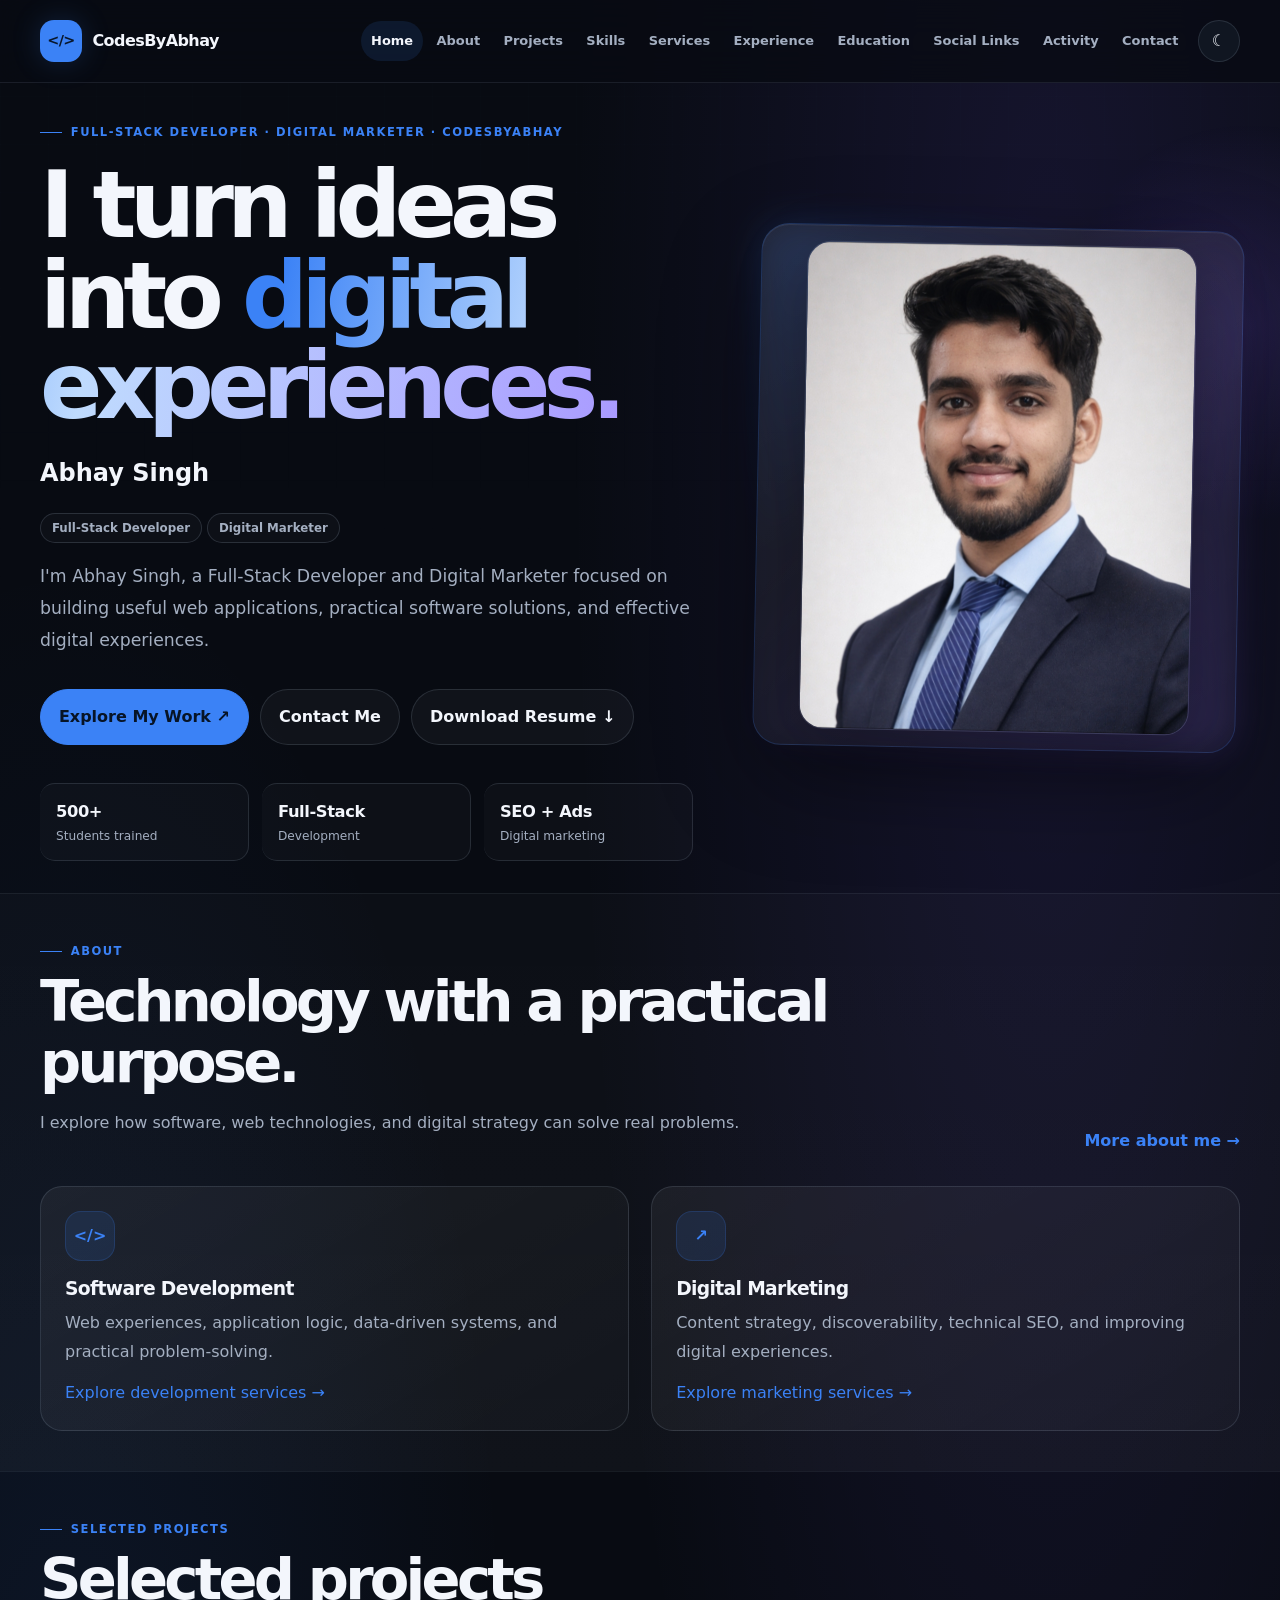
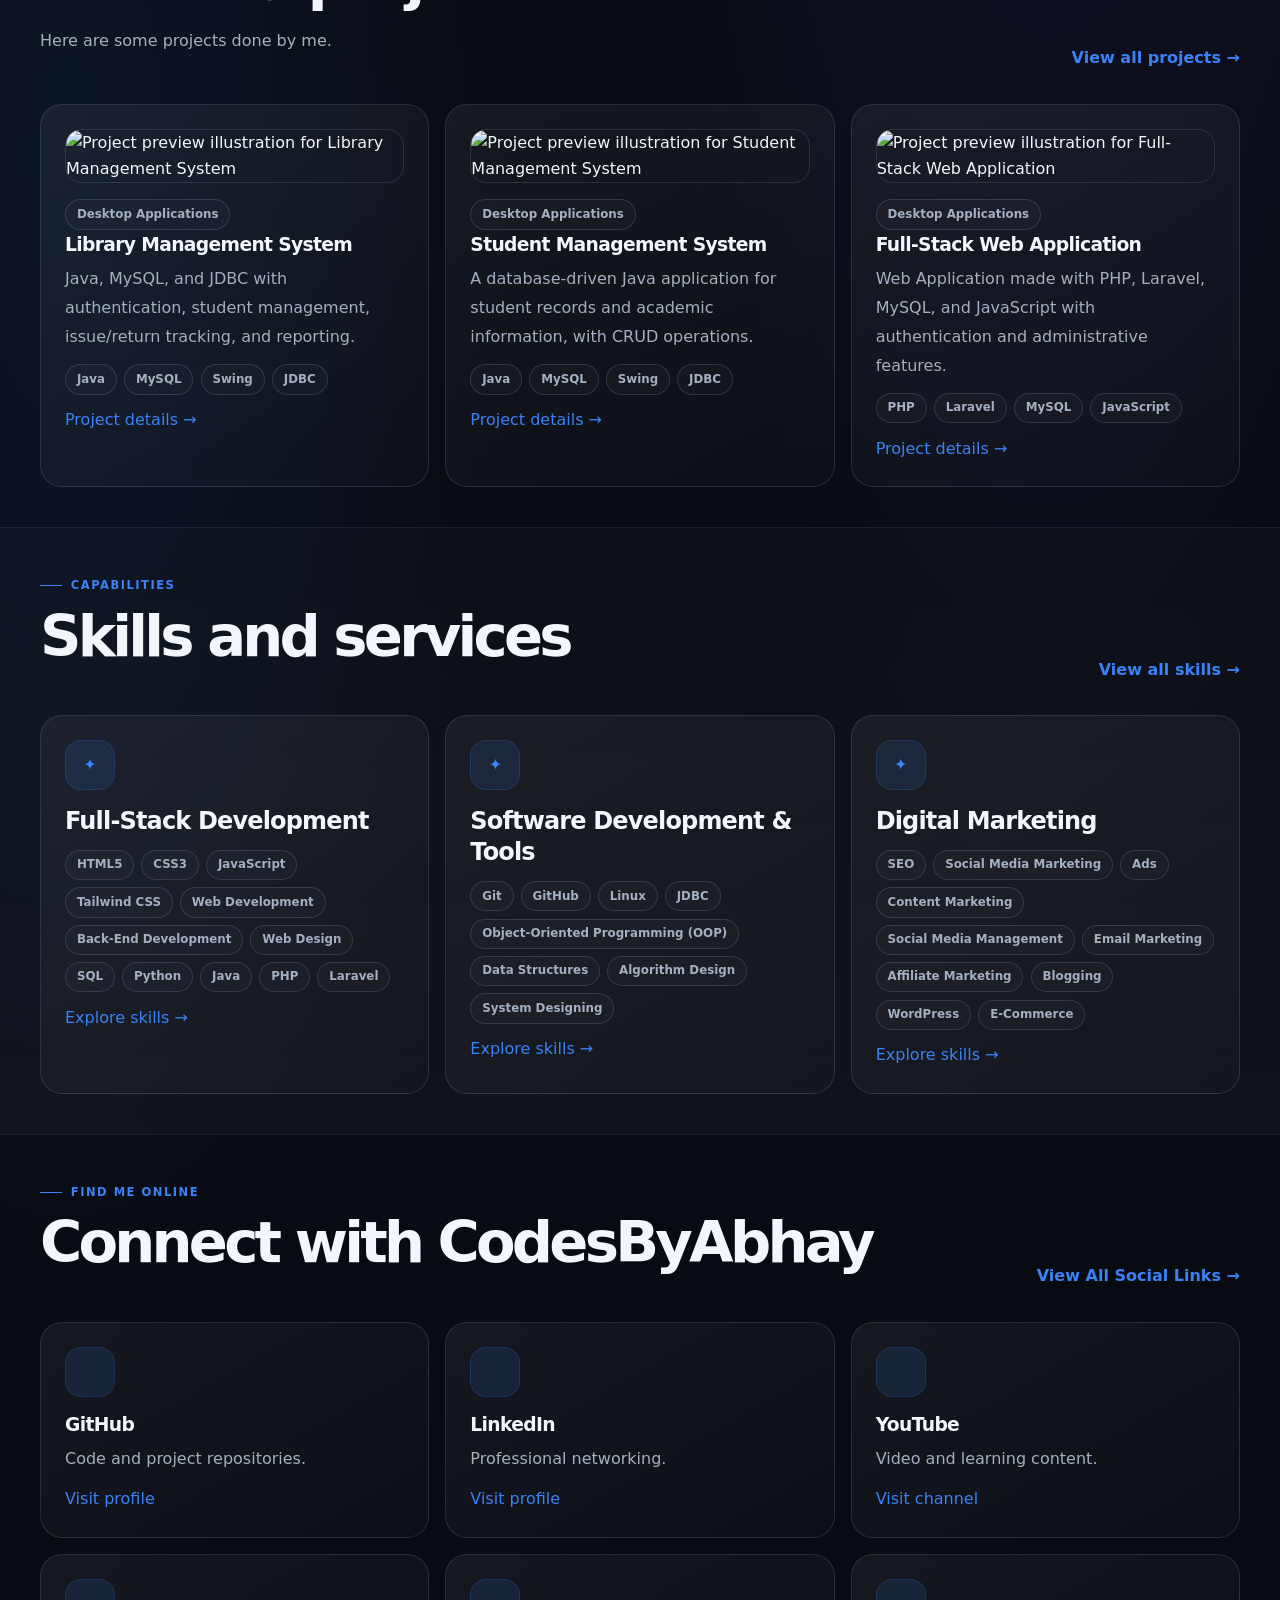
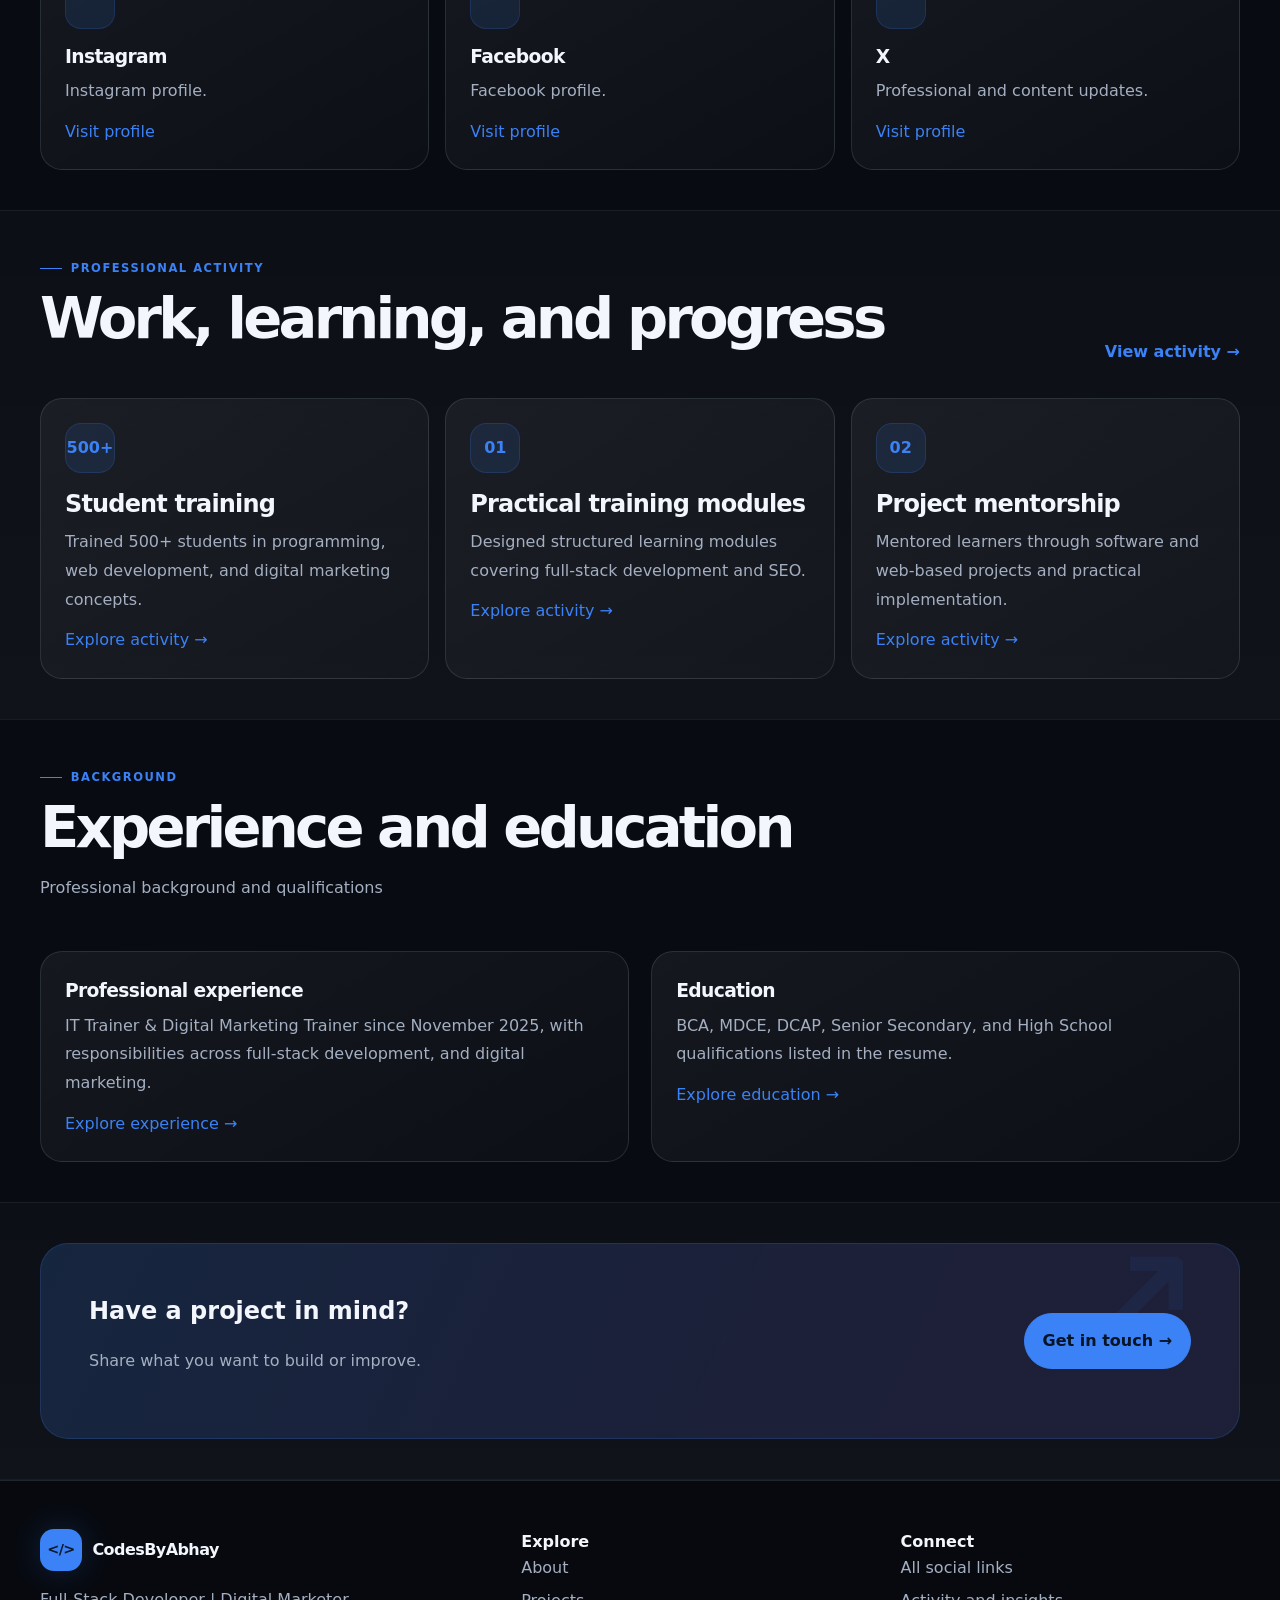
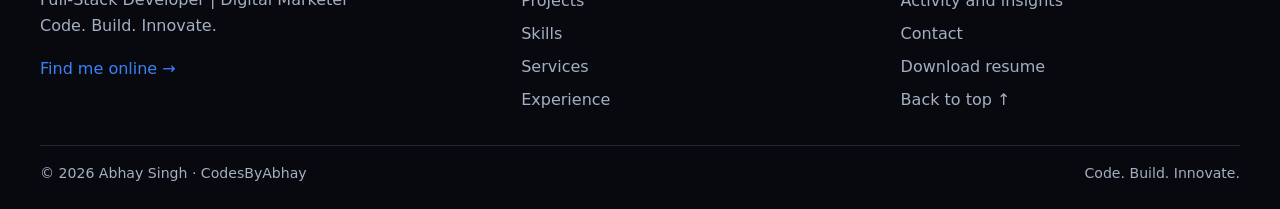
==== commit fd2a88e6: "Update project preview images and descriptions" ====
--- a/index.html
+++ b/index.html
@@ -97,7 +97,7 @@
                 </div>
                 <div class="grid">
                     <article class="card"><img class="project-image" src="https://images.unsplash.com/photo-1507842217343-583bb7270b66?w=900&auto=format&fit=crop&q=80"
-                            alt="Project preview illustration for Student Management System"><span class="badge">Desktop
+                            alt="Project preview illustration for Library Management System"><span class="badge">Desktop
                             Applications</span>
                         <h3>Library Management System</h3>
                         <p>Java, MySQL, and JDBC with authentication, student management, issue/return tracking, and
@@ -117,7 +117,7 @@
                             href="projects.html">Project details →</a>
                     </article>
                     <article class="card"><img class="project-image" src="https://images.unsplash.com/photo-1498050108023-c5249f4df085?w=900&auto=format&fit=crop&q=80"
-                            alt="Project preview illustration for Student Management System"><span class="badge">Desktop
+                            alt="Project preview illustration for Full-Stack Web Application"><span class="badge">Desktop
                             Applications</span>
                         <h3>Full-Stack Web Application</h3>
                         <p>Web Application made with PHP, Laravel, MySQL, and JavaScript with authentication and
@@ -367,4 +367,4 @@
     </footer>
 </body>
 
-</html>+</html>
